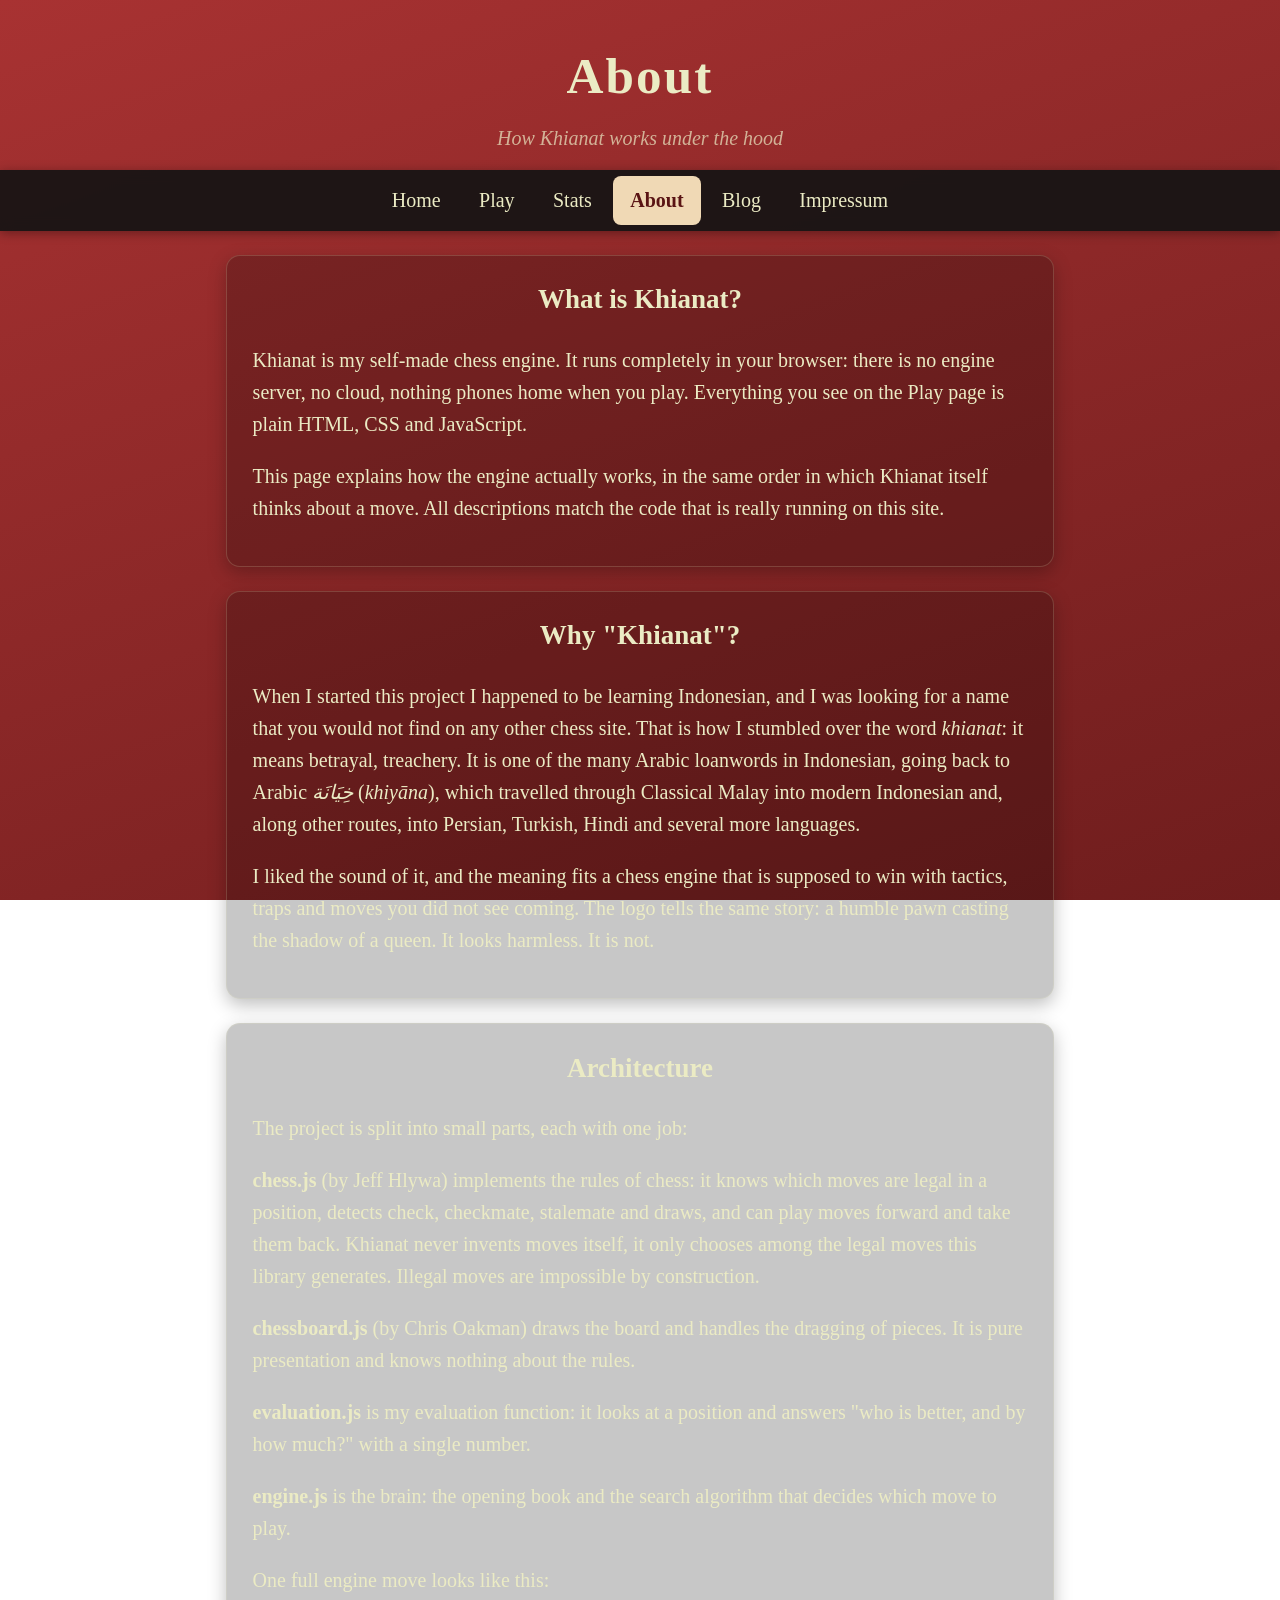
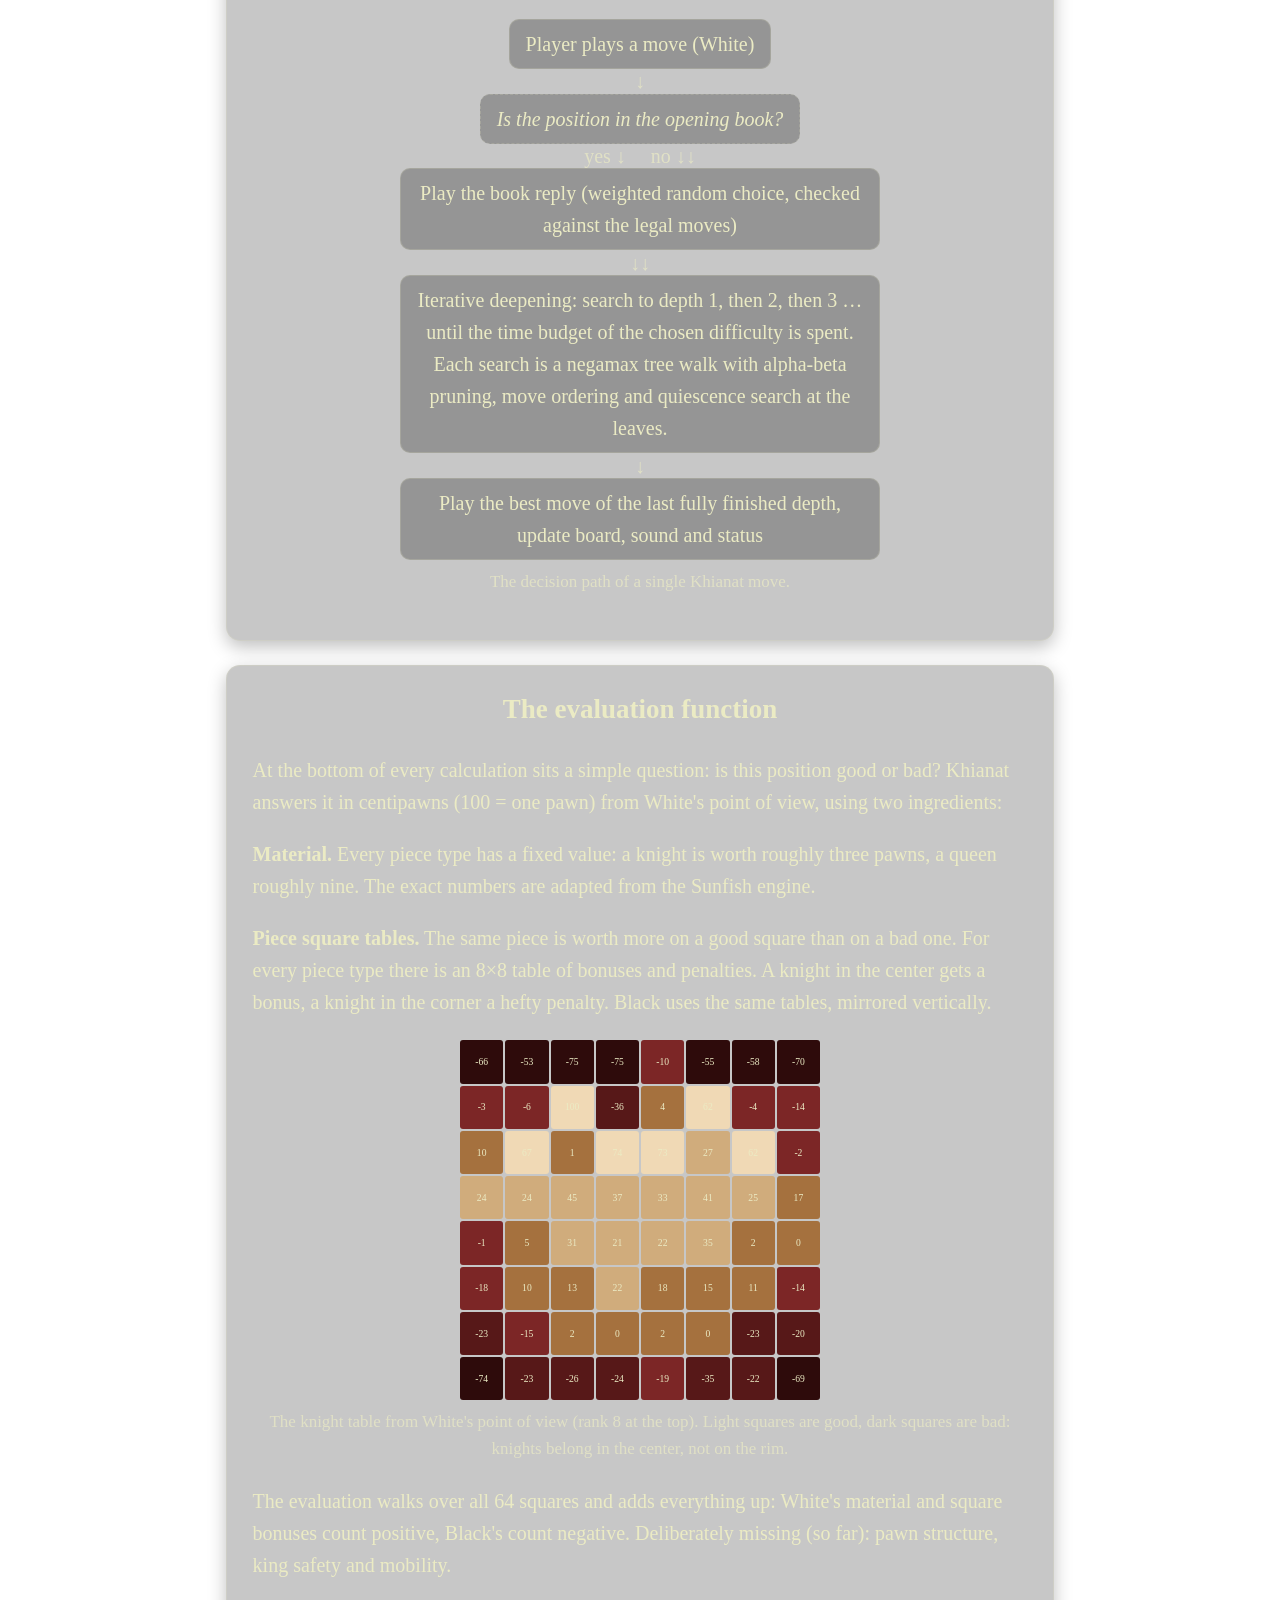
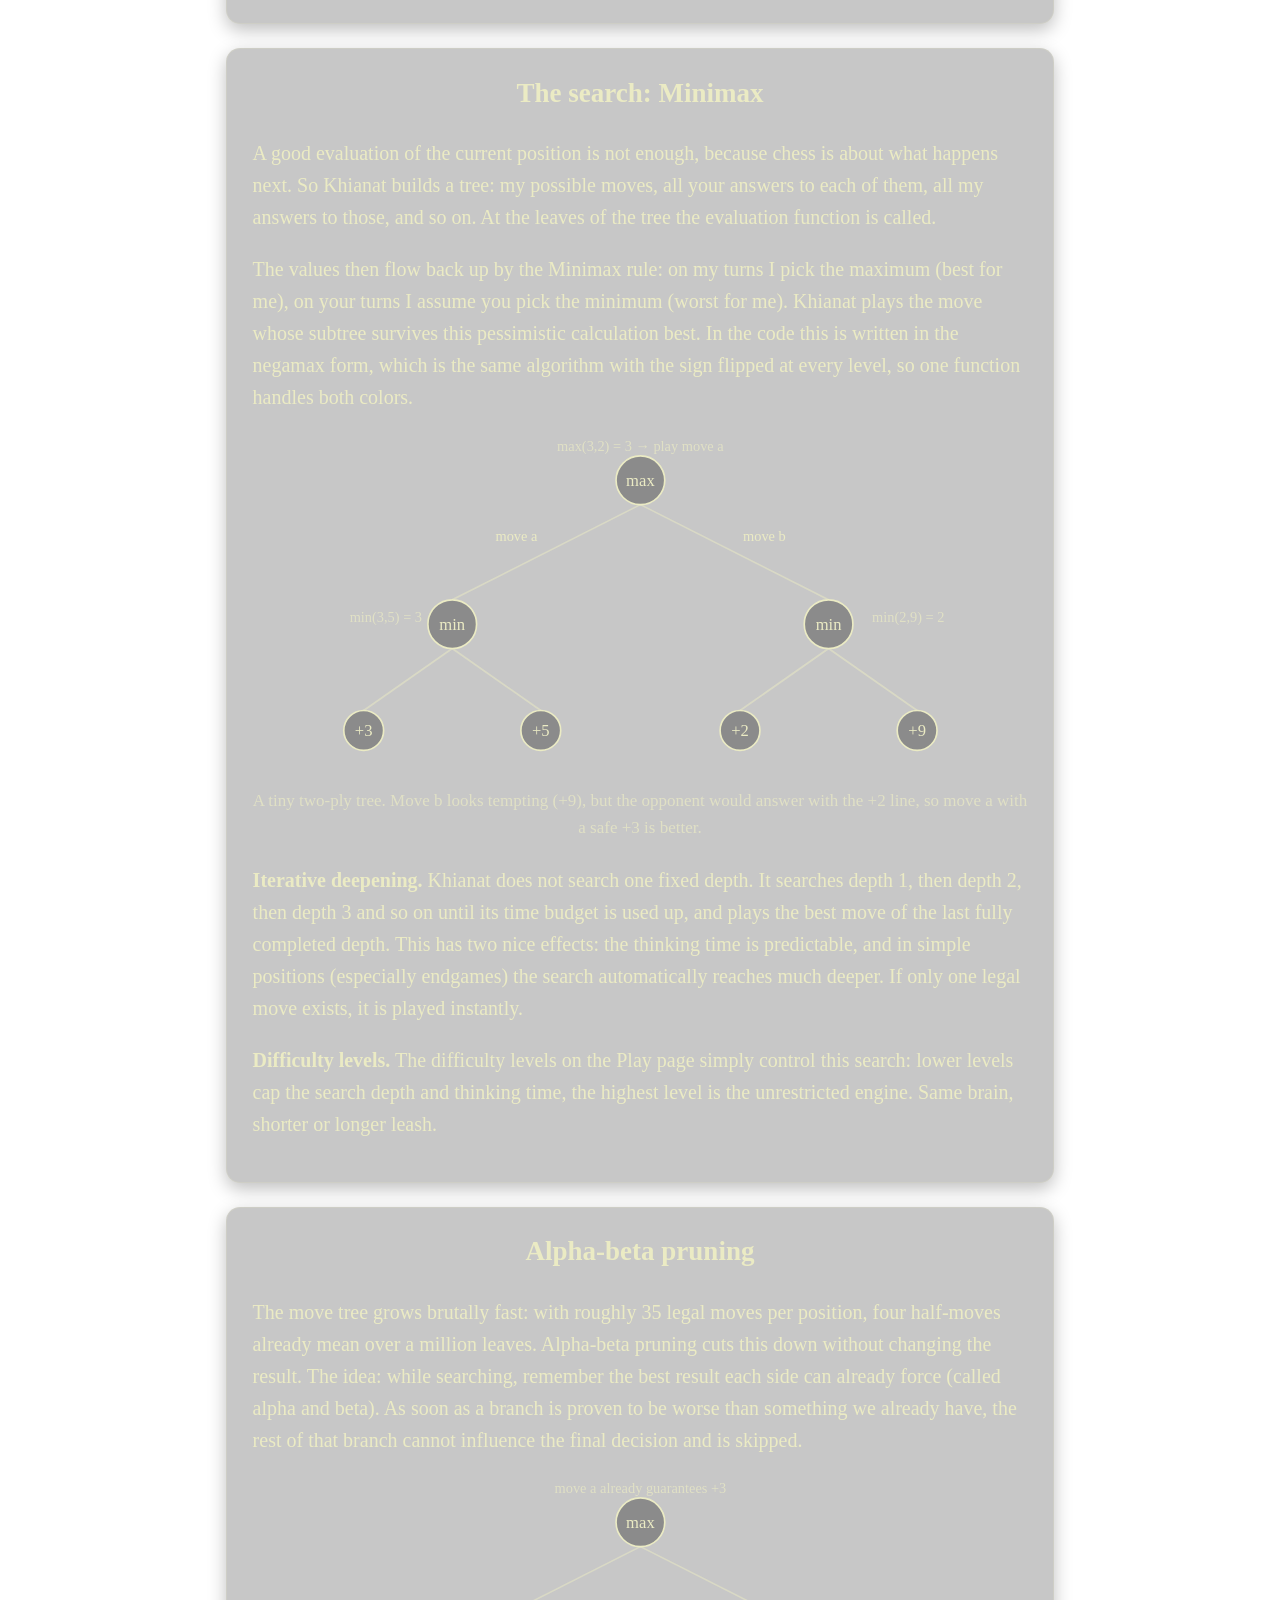
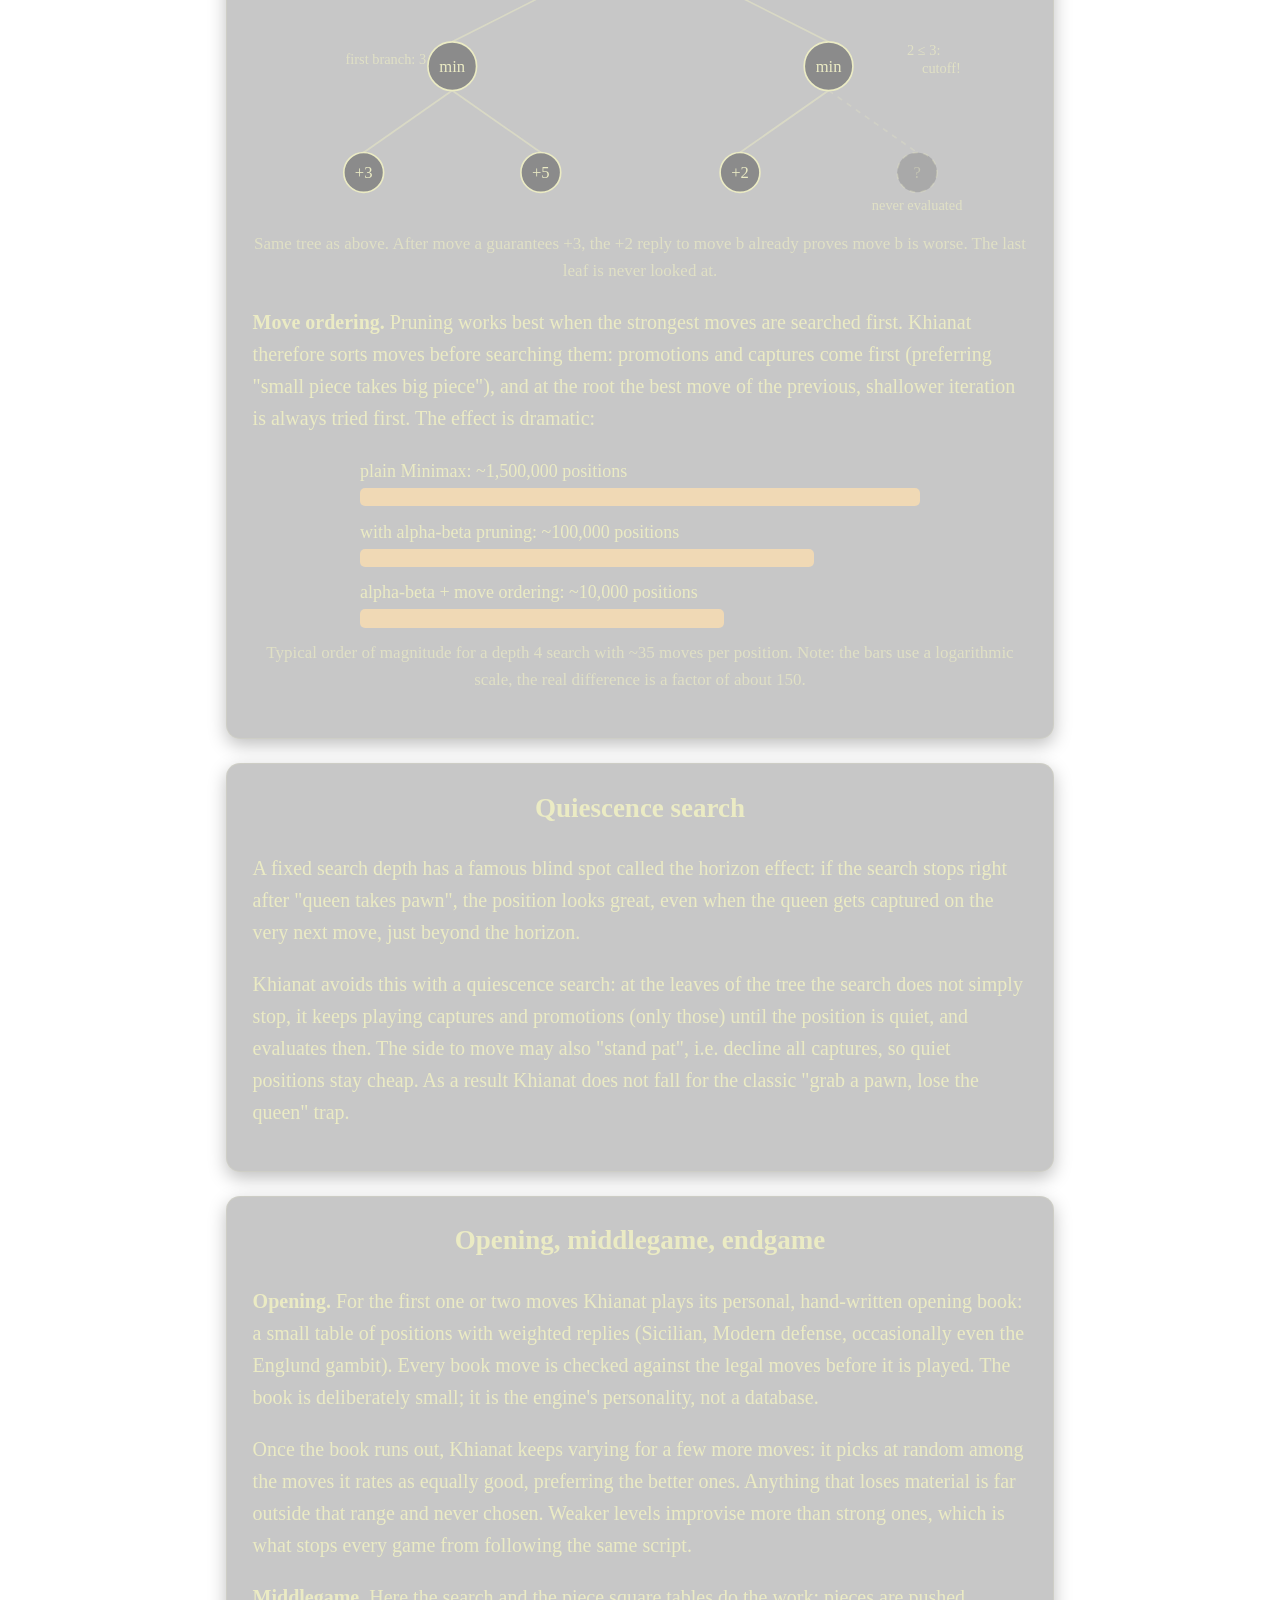
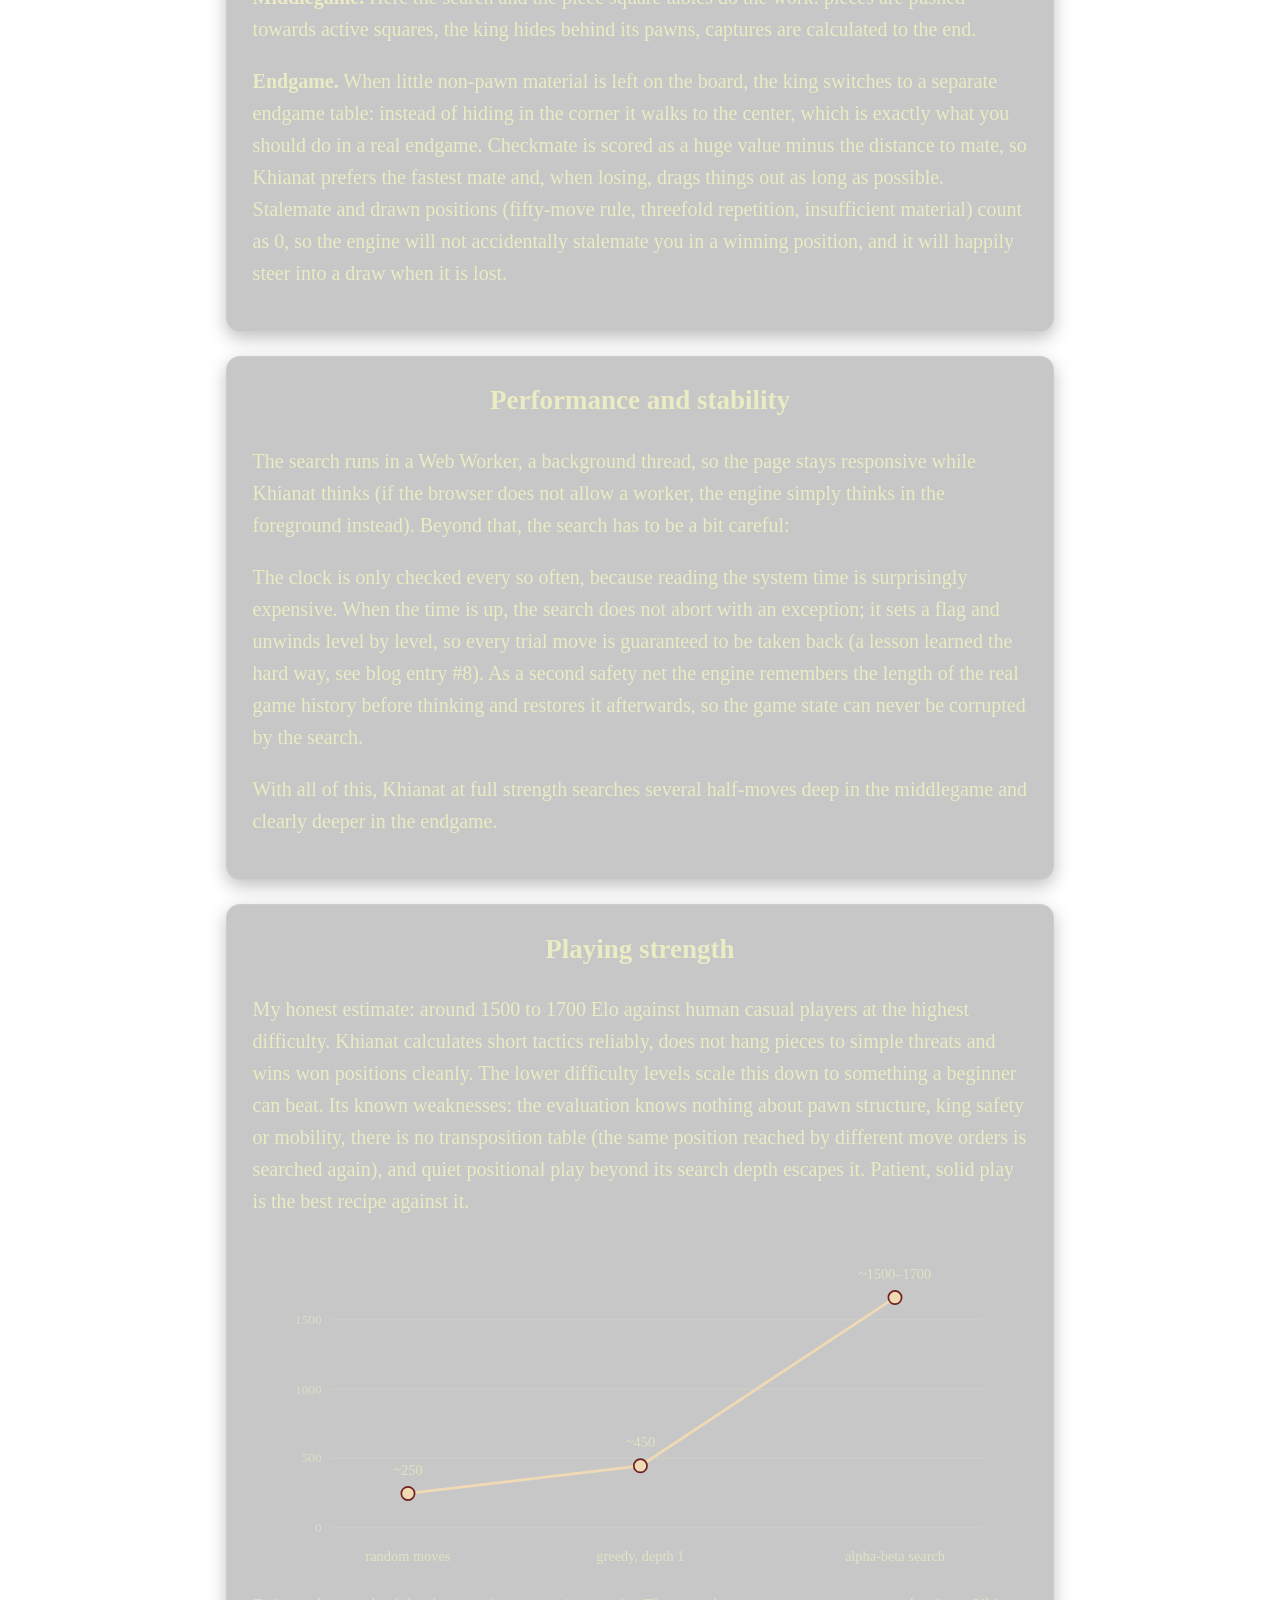
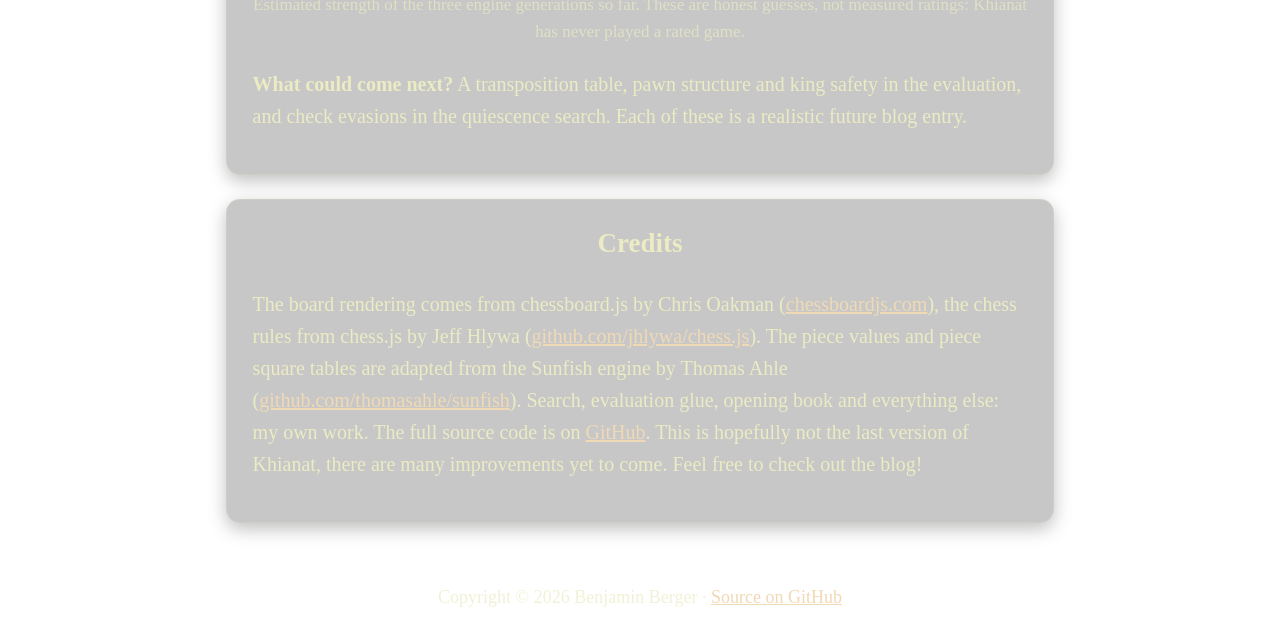
==== about.html @ 2050cd04 "Spam guard + sound toggle + broader opening" ====
<!DOCTYPE html>
<html lang="en">

  <head>
      <meta charset="UTF-8">
      <meta name="viewport" content="width=device-width, initial-scale=1">
      <title>How the Khianat Chess Engine Works &ndash; Minimax, Alpha-Beta Pruning &amp; Evaluation</title>
      <meta name="description" content="A plain-language tour of a self-made JavaScript chess engine: minimax search, alpha-beta pruning, quiescence search, piece square tables and a hand-written opening book, with diagrams.">
      <link rel="canonical" href="https://khianat.org/about.html">

      <!-- link previews (OpenGraph / Twitter) -->
      <meta property="og:type" content="website">
      <meta property="og:site_name" content="Khianat">
      <meta property="og:url" content="https://khianat.org/about.html">
      <meta property="og:title" content="How the Khianat Chess Engine Works">
      <meta property="og:description" content="Minimax, alpha-beta pruning, quiescence search and piece square tables, explained with diagrams.">
      <meta property="og:image" content="https://khianat.org/social-preview.png">
      <meta name="twitter:card" content="summary_large_image">

      <link rel="icon" type="image/x-icon" href="favicon.ico">
      <link rel="icon" type="image/svg+xml" href="favicon.svg">

      <!-- central stylesheet -->
      <link rel="stylesheet" href="style.css">
  </head>

  <body>

      <header class="site-header">
        <h1>About</h1>
        <p class="tagline">How Khianat works under the hood</p>
      </header>

      <nav class="site-nav">
        <a href="index.html">Home</a>
        <a href="index.html#Play">Play</a>
        <a href="stats.html">Stats</a>
        <a href="about.html" class="active">About</a>
        <a href="blog.html">Blog</a>
        <a href="impressum.html">Impressum</a>
      </nav>

      <main>

        <section class="card doc">
          <h2>What is Khianat?</h2>
          <p>Khianat is my self-made chess engine. It runs completely in your browser: there is no engine server, no cloud, nothing phones home when you play. Everything you see on the Play page is plain HTML, CSS and JavaScript.</p>
          <p>This page explains how the engine actually works, in the same order in which Khianat itself thinks about a move. All descriptions match the code that is really running on this site.</p>
        </section>

        <section class="card doc">
          <h2>Why "Khianat"?</h2>
          <p>When I started this project I happened to be learning Indonesian, and I was looking for a name that you would not find on any other chess site. That is how I stumbled over the word <em>khianat</em>: it means betrayal, treachery. It is one of the many Arabic loanwords in Indonesian, going back to Arabic <em>&#1582;&#1616;&#1610;&#1614;&#1575;&#1606;&#1614;&#1577;</em> (<em>khiy&#257;na</em>), which travelled through Classical Malay into modern Indonesian and, along other routes, into Persian, Turkish, Hindi and several more languages.</p>
          <p>I liked the sound of it, and the meaning fits a chess engine that is supposed to win with tactics, traps and moves you did not see coming. The logo tells the same story: a humble pawn casting the shadow of a queen. It looks harmless. It is not.</p>
        </section>

        <section class="card doc">
          <h2>Architecture</h2>
          <p>The project is split into small parts, each with one job:</p>
          <p><strong>chess.js</strong> (by Jeff Hlywa) implements the rules of chess: it knows which moves are legal in a position, detects check, checkmate, stalemate and draws, and can play moves forward and take them back. Khianat never invents moves itself, it only chooses among the legal moves this library generates. Illegal moves are impossible by construction.</p>
          <p><strong>chessboard.js</strong> (by Chris Oakman) draws the board and handles the dragging of pieces. It is pure presentation and knows nothing about the rules.</p>
          <p><strong>evaluation.js</strong> is my evaluation function: it looks at a position and answers "who is better, and by how much?" with a single number.</p>
          <p><strong>engine.js</strong> is the brain: the opening book and the search algorithm that decides which move to play.</p>
          <p>One full engine move looks like this:</p>
          <figure>
            <div class="flow">
              <div class="flow-step">Player plays a move (White)</div>
              <div class="flow-arrow">&darr;</div>
              <div class="flow-step decision">Is the position in the opening book?</div>
              <div class="flow-arrow">yes &darr; &nbsp;&nbsp;&nbsp; no &darr;&darr;</div>
              <div class="flow-step">Play the book reply (weighted random choice, checked against the legal moves)</div>
              <div class="flow-arrow">&darr;&darr;</div>
              <div class="flow-step">Iterative deepening: search to depth 1, then 2, then 3 &hellip; until the time budget of the chosen difficulty is spent. Each search is a negamax tree walk with alpha-beta pruning, move ordering and quiescence search at the leaves.</div>
              <div class="flow-arrow">&darr;</div>
              <div class="flow-step">Play the best move of the last fully finished depth, update board, sound and status</div>
            </div>
            <figcaption>The decision path of a single Khianat move.</figcaption>
          </figure>
        </section>

        <section class="card doc">
          <h2>The evaluation function</h2>
          <p>At the bottom of every calculation sits a simple question: is this position good or bad? Khianat answers it in centipawns (100 = one pawn) from White's point of view, using two ingredients:</p>
          <p><strong>Material.</strong> Every piece type has a fixed value: a knight is worth roughly three pawns, a queen roughly nine. The exact numbers are adapted from the Sunfish engine.</p>
          <p><strong>Piece square tables.</strong> The same piece is worth more on a good square than on a bad one. For every piece type there is an 8&times;8 table of bonuses and penalties. A knight in the center gets a bonus, a knight in the corner a hefty penalty. Black uses the same tables, mirrored vertically.</p>
          <figure>
            <div class="heatmap">
              <div class="h-n3">-66</div><div class="h-n3">-53</div><div class="h-n3">-75</div><div class="h-n3">-75</div><div class="h-n1">-10</div><div class="h-n3">-55</div><div class="h-n3">-58</div><div class="h-n3">-70</div>
              <div class="h-n1">-3</div><div class="h-n1">-6</div><div class="h-p3">100</div><div class="h-n2">-36</div><div class="h-p1">4</div><div class="h-p3">62</div><div class="h-n1">-4</div><div class="h-n1">-14</div>
              <div class="h-p1">10</div><div class="h-p3">67</div><div class="h-p1">1</div><div class="h-p3">74</div><div class="h-p3">73</div><div class="h-p2">27</div><div class="h-p3">62</div><div class="h-n1">-2</div>
              <div class="h-p2">24</div><div class="h-p2">24</div><div class="h-p2">45</div><div class="h-p2">37</div><div class="h-p2">33</div><div class="h-p2">41</div><div class="h-p2">25</div><div class="h-p1">17</div>
              <div class="h-n1">-1</div><div class="h-p1">5</div><div class="h-p2">31</div><div class="h-p2">21</div><div class="h-p2">22</div><div class="h-p2">35</div><div class="h-p1">2</div><div class="h-p1">0</div>
              <div class="h-n1">-18</div><div class="h-p1">10</div><div class="h-p1">13</div><div class="h-p2">22</div><div class="h-p1">18</div><div class="h-p1">15</div><div class="h-p1">11</div><div class="h-n1">-14</div>
              <div class="h-n2">-23</div><div class="h-n1">-15</div><div class="h-p1">2</div><div class="h-p1">0</div><div class="h-p1">2</div><div class="h-p1">0</div><div class="h-n2">-23</div><div class="h-n2">-20</div>
              <div class="h-n3">-74</div><div class="h-n2">-23</div><div class="h-n2">-26</div><div class="h-n2">-24</div><div class="h-n1">-19</div><div class="h-n2">-35</div><div class="h-n2">-22</div><div class="h-n3">-69</div>
            </div>
            <figcaption>The knight table from White's point of view (rank 8 at the top). Light squares are good, dark squares are bad: knights belong in the center, not on the rim.</figcaption>
          </figure>
          <p>The evaluation walks over all 64 squares and adds everything up: White's material and square bonuses count positive, Black's count negative. Deliberately missing (so far): pawn structure, king safety and mobility.</p>
        </section>

        <section class="card doc">
          <h2>The search: Minimax</h2>
          <p>A good evaluation of the current position is not enough, because chess is about what happens next. So Khianat builds a tree: my possible moves, all your answers to each of them, all my answers to those, and so on. At the leaves of the tree the evaluation function is called.</p>
          <p>The values then flow back up by the Minimax rule: on my turns I pick the maximum (best for me), on your turns I assume you pick the minimum (worst for me). Khianat plays the move whose subtree survives this pessimistic calculation best. In the code this is written in the negamax form, which is the same algorithm with the sign flipped at every level, so one function handles both colors.</p>
          <figure>
            <svg viewBox="0 0 700 310" xmlns="http://www.w3.org/2000/svg" role="img" aria-label="Minimax tree example">
              <g stroke="rgba(235,235,196,0.5)" stroke-width="1.5">
                <line x1="350" y1="62" x2="180" y2="148"/>
                <line x1="350" y1="62" x2="520" y2="148"/>
                <line x1="180" y1="192" x2="100" y2="248"/>
                <line x1="180" y1="192" x2="260" y2="248"/>
                <line x1="520" y1="192" x2="440" y2="248"/>
                <line x1="520" y1="192" x2="600" y2="248"/>
              </g>
              <g fill="rgba(0,0,0,0.3)" stroke="#ebebc4" stroke-width="1.5">
                <circle cx="350" cy="40" r="22"/>
                <circle cx="180" cy="170" r="22"/>
                <circle cx="520" cy="170" r="22"/>
                <circle cx="100" cy="266" r="18"/>
                <circle cx="260" cy="266" r="18"/>
                <circle cx="440" cy="266" r="18"/>
                <circle cx="600" cy="266" r="18"/>
              </g>
              <g fill="#ebebc4" font-size="15" text-anchor="middle" font-family="Georgia, serif">
                <text x="350" y="45">max</text>
                <text x="180" y="175">min</text>
                <text x="520" y="175">min</text>
                <text x="100" y="271">+3</text>
                <text x="260" y="271">+5</text>
                <text x="440" y="271">+2</text>
                <text x="600" y="271">+9</text>
                <text x="238" y="95" font-size="13">move a</text>
                <text x="462" y="95" font-size="13">move b</text>
              </g>
              <g fill="rgba(235,235,196,0.7)" font-size="13" text-anchor="middle" font-family="Georgia, serif">
                <text x="120" y="168">min(3,5) = 3</text>
                <text x="592" y="168">min(2,9) = 2</text>
                <text x="350" y="14">max(3,2) = 3 &#8594; play move a</text>
              </g>
            </svg>
            <figcaption>A tiny two-ply tree. Move b looks tempting (+9), but the opponent would answer with the +2 line, so move a with a safe +3 is better.</figcaption>
          </figure>
          <p><strong>Iterative deepening.</strong> Khianat does not search one fixed depth. It searches depth 1, then depth 2, then depth 3 and so on until its time budget is used up, and plays the best move of the last fully completed depth. This has two nice effects: the thinking time is predictable, and in simple positions (especially endgames) the search automatically reaches much deeper. If only one legal move exists, it is played instantly.</p>
          <p><strong>Difficulty levels.</strong> The difficulty levels on the Play page simply control this search: lower levels cap the search depth and thinking time, the highest level is the unrestricted engine. Same brain, shorter or longer leash.</p>
        </section>

        <section class="card doc">
          <h2>Alpha-beta pruning</h2>
          <p>The move tree grows brutally fast: with roughly 35 legal moves per position, four half-moves already mean over a million leaves. Alpha-beta pruning cuts this down without changing the result. The idea: while searching, remember the best result each side can already force (called alpha and beta). As soon as a branch is proven to be worse than something we already have, the rest of that branch cannot influence the final decision and is skipped.</p>
          <figure>
            <svg viewBox="0 0 700 310" xmlns="http://www.w3.org/2000/svg" role="img" aria-label="Alpha-beta pruning example">
              <g stroke="rgba(235,235,196,0.5)" stroke-width="1.5">
                <line x1="350" y1="62" x2="180" y2="148"/>
                <line x1="350" y1="62" x2="520" y2="148"/>
                <line x1="180" y1="192" x2="100" y2="248"/>
                <line x1="180" y1="192" x2="260" y2="248"/>
                <line x1="520" y1="192" x2="440" y2="248"/>
              </g>
              <line x1="520" y1="192" x2="600" y2="248" stroke="rgba(235,235,196,0.25)" stroke-width="1.5" stroke-dasharray="5,5"/>
              <g fill="rgba(0,0,0,0.3)" stroke="#ebebc4" stroke-width="1.5">
                <circle cx="350" cy="40" r="22"/>
                <circle cx="180" cy="170" r="22"/>
                <circle cx="520" cy="170" r="22"/>
                <circle cx="100" cy="266" r="18"/>
                <circle cx="260" cy="266" r="18"/>
                <circle cx="440" cy="266" r="18"/>
              </g>
              <circle cx="600" cy="266" r="18" fill="rgba(0,0,0,0.15)" stroke="rgba(235,235,196,0.3)" stroke-width="1.5" stroke-dasharray="5,5"/>
              <g fill="#ebebc4" font-size="15" text-anchor="middle" font-family="Georgia, serif">
                <text x="350" y="45">max</text>
                <text x="180" y="175">min</text>
                <text x="520" y="175">min</text>
                <text x="100" y="271">+3</text>
                <text x="260" y="271">+5</text>
                <text x="440" y="271">+2</text>
              </g>
              <text x="600" y="271" fill="rgba(235,235,196,0.4)" font-size="15" text-anchor="middle" font-family="Georgia, serif">?</text>
              <g fill="rgba(235,235,196,0.7)" font-size="13" text-anchor="middle" font-family="Georgia, serif">
                <text x="120" y="168">first branch: 3</text>
                <text x="606" y="160">2 &#8804; 3:</text>
                <text x="622" y="176">cutoff!</text>
                <text x="600" y="300">never evaluated</text>
                <text x="350" y="14">move a already guarantees +3</text>
              </g>
            </svg>
            <figcaption>Same tree as above. After move a guarantees +3, the +2 reply to move b already proves move b is worse. The last leaf is never looked at.</figcaption>
          </figure>
          <p><strong>Move ordering.</strong> Pruning works best when the strongest moves are searched first. Khianat therefore sorts moves before searching them: promotions and captures come first (preferring "small piece takes big piece"), and at the root the best move of the previous, shallower iteration is always tried first. The effect is dramatic:</p>
          <figure>
            <div class="bars">
              <div class="bar-row">
                <div class="bar-label">plain Minimax: ~1,500,000 positions</div>
                <div class="bar" style="width: 100%"></div>
              </div>
              <div class="bar-row">
                <div class="bar-label">with alpha-beta pruning: ~100,000 positions</div>
                <div class="bar" style="width: 81%"></div>
              </div>
              <div class="bar-row">
                <div class="bar-label">alpha-beta + move ordering: ~10,000 positions</div>
                <div class="bar" style="width: 65%"></div>
              </div>
            </div>
            <figcaption>Typical order of magnitude for a depth 4 search with ~35 moves per position. Note: the bars use a logarithmic scale, the real difference is a factor of about 150.</figcaption>
          </figure>
        </section>

        <section class="card doc">
          <h2>Quiescence search</h2>
          <p>A fixed search depth has a famous blind spot called the horizon effect: if the search stops right after "queen takes pawn", the position looks great, even when the queen gets captured on the very next move, just beyond the horizon.</p>
          <p>Khianat avoids this with a quiescence search: at the leaves of the tree the search does not simply stop, it keeps playing captures and promotions (only those) until the position is quiet, and evaluates then. The side to move may also "stand pat", i.e. decline all captures, so quiet positions stay cheap. As a result Khianat does not fall for the classic "grab a pawn, lose the queen" trap.</p>
        </section>

        <section class="card doc">
          <h2>Opening, middlegame, endgame</h2>
          <p><strong>Opening.</strong> For the first one or two moves Khianat plays its personal, hand-written opening book: a small table of positions with weighted replies (Sicilian, Modern defense, occasionally even the Englund gambit). Every book move is checked against the legal moves before it is played. The book is deliberately small; it is the engine's personality, not a database.</p>
          <p>Once the book runs out, Khianat keeps varying for a few more moves: it picks at random among the moves it rates as equally good, preferring the better ones. Anything that loses material is far outside that range and never chosen. Weaker levels improvise more than strong ones, which is what stops every game from following the same script.</p>
          <p><strong>Middlegame.</strong> Here the search and the piece square tables do the work: pieces are pushed towards active squares, the king hides behind its pawns, captures are calculated to the end.</p>
          <p><strong>Endgame.</strong> When little non-pawn material is left on the board, the king switches to a separate endgame table: instead of hiding in the corner it walks to the center, which is exactly what you should do in a real endgame. Checkmate is scored as a huge value minus the distance to mate, so Khianat prefers the fastest mate and, when losing, drags things out as long as possible. Stalemate and drawn positions (fifty-move rule, threefold repetition, insufficient material) count as 0, so the engine will not accidentally stalemate you in a winning position, and it will happily steer into a draw when it is lost.</p>
        </section>

        <section class="card doc">
          <h2>Performance and stability</h2>
          <p>The search runs in a Web Worker, a background thread, so the page stays responsive while Khianat thinks (if the browser does not allow a worker, the engine simply thinks in the foreground instead). Beyond that, the search has to be a bit careful:</p>
          <p>The clock is only checked every so often, because reading the system time is surprisingly expensive. When the time is up, the search does not abort with an exception; it sets a flag and unwinds level by level, so every trial move is guaranteed to be taken back (a lesson learned the hard way, see blog entry #8). As a second safety net the engine remembers the length of the real game history before thinking and restores it afterwards, so the game state can never be corrupted by the search.</p>
          <p>With all of this, Khianat at full strength searches several half-moves deep in the middlegame and clearly deeper in the endgame.</p>
        </section>

        <section class="card doc">
          <h2>Playing strength</h2>
          <p>My honest estimate: around 1500 to 1700 Elo against human casual players at the highest difficulty. Khianat calculates short tactics reliably, does not hang pieces to simple threats and wins won positions cleanly. The lower difficulty levels scale this down to something a beginner can beat. Its known weaknesses: the evaluation knows nothing about pawn structure, king safety or mobility, there is no transposition table (the same position reached by different move orders is searched again), and quiet positional play beyond its search depth escapes it. Patient, solid play is the best recipe against it.</p>
          <figure>
            <svg viewBox="0 0 700 310" xmlns="http://www.w3.org/2000/svg" role="img" aria-label="Elo history of Khianat">
              <g stroke="rgba(235,235,196,0.2)" stroke-width="1">
                <line x1="70" y1="260" x2="660" y2="260"/>
                <line x1="70" y1="197" x2="660" y2="197"/>
                <line x1="70" y1="135" x2="660" y2="135"/>
                <line x1="70" y1="72" x2="660" y2="72"/>
              </g>
              <g fill="rgba(235,235,196,0.6)" font-size="12" text-anchor="end" font-family="Georgia, serif">
                <text x="62" y="264">0</text>
                <text x="62" y="201">500</text>
                <text x="62" y="139">1000</text>
                <text x="62" y="76">1500</text>
              </g>
              <polyline points="140,229 350,204 580,52" fill="none" stroke="#f0d9b5" stroke-width="2.5"/>
              <g fill="#f0d9b5" stroke="#6f1d1d" stroke-width="1.5">
                <circle cx="140" cy="229" r="6"/>
                <circle cx="350" cy="204" r="6"/>
                <circle cx="580" cy="52" r="6"/>
              </g>
              <g fill="rgba(235,235,196,0.75)" font-size="13" text-anchor="middle" font-family="Georgia, serif">
                <text x="140" y="290">random moves</text>
                <text x="350" y="290">greedy, depth 1</text>
                <text x="580" y="290">alpha-beta search</text>
                <text x="140" y="212">~250</text>
                <text x="350" y="187">~450</text>
                <text x="580" y="35">~1500&#8211;1700</text>
              </g>
            </svg>
            <figcaption>Estimated strength of the three engine generations so far. These are honest guesses, not measured ratings: Khianat has never played a rated game.</figcaption>
          </figure>
          <p><strong>What could come next?</strong> A transposition table, pawn structure and king safety in the evaluation, and check evasions in the quiescence search. Each of these is a realistic future blog entry.</p>
        </section>

        <section class="card doc">
          <h2>Credits</h2>
          <p>The board rendering comes from chessboard.js by Chris Oakman (<a href="https://chessboardjs.com/index.html">chessboardjs.com</a>), the chess rules from chess.js by Jeff Hlywa (<a href="https://github.com/jhlywa/chess.js">github.com/jhlywa/chess.js</a>). The piece values and piece square tables are adapted from the Sunfish engine by Thomas Ahle (<a href="https://github.com/thomasahle/sunfish">github.com/thomasahle/sunfish</a>). Search, evaluation glue, opening book and everything else: my own work. The full source code is on <a href="https://github.com/ElectroweakCat/Khianat">GitHub</a>. This is hopefully not the last version of Khianat, there are many improvements yet to come. Feel free to check out the blog!</p>
        </section>

      </main>

      <footer>
        Copyright &copy; 2026 Benjamin Berger &middot; <a href="https://github.com/ElectroweakCat/Khianat">Source on GitHub</a>
      </footer>

  </body>

  </html>
---- style.css ----
/* =========================================================
   Khianat – central stylesheet
   Modernized red/cream design, responsive & mobile friendly
   ========================================================= */

/* Self-hosted EB Garamond (SIL Open Font License), so the typography looks
   the same everywhere. Garamond is not installed on Android and most Linux
   systems, which used to fall back to a completely different serif.
   Nothing is loaded from Google, the files live in fonts/ on this server. */

@font-face {
  font-family: "EB Garamond";
  src: url("fonts/eb-garamond-regular.woff2") format("woff2");
  font-weight: 400;
  font-style: normal;
  font-display: swap;
}

@font-face {
  font-family: "EB Garamond";
  src: url("fonts/eb-garamond-italic.woff2") format("woff2");
  font-weight: 400;
  font-style: italic;
  font-display: swap;
}

@font-face {
  font-family: "EB Garamond";
  src: url("fonts/eb-garamond-semibold.woff2") format("woff2");
  font-weight: 600;
  font-style: normal;
  font-display: swap;
}

:root {
  --bg-1: #a83232;          /* classic Khianat red */
  --bg-2: #6f1d1d;          /* darker red for gradient */
  --cream: #ebebc4;         /* classic cream text */
  --cream-muted: rgba(235, 235, 196, 0.7);
  --card-bg: rgba(0, 0, 0, 0.22);
  --card-border: rgba(235, 235, 196, 0.18);
  --nav-bg: rgba(20, 20, 20, 0.92);
  --accent: #f0d9b5;        /* light board square color */
  --radius: 14px;
}

* {
  box-sizing: border-box;
}

html {
  scroll-behavior: smooth;
}

body {
  margin: 0;
  min-height: 100vh;
  background: linear-gradient(160deg, var(--bg-1) 0%, var(--bg-2) 100%) fixed;
  color: var(--cream);
  font-family: "EB Garamond", Garamond, "Palatino Linotype", Palatino, Georgia, "Times New Roman", serif;
  font-size: clamp(1.05rem, 1rem + 0.4vw, 1.25rem);
  line-height: 1.6;
  text-align: center;
}

/* ---------- Header ---------- */

.site-header {
  padding: 2.2rem 1rem 1rem;
}

.site-header h1 {
  margin: 0;
  font-size: clamp(2rem, 1.5rem + 2.5vw, 3.2rem);
  letter-spacing: 0.04em;
}

.site-header .tagline {
  margin: 0.3rem 0 0;
  color: var(--cream-muted);
  font-style: italic;
}

.site-logo {
  width: 92px;
  height: 92px;
  margin-bottom: 0.3rem;
}

/* ---------- Navigation ---------- */

.site-nav {
  position: sticky;
  top: 0;
  z-index: 10;
  display: flex;
  flex-wrap: wrap;
  justify-content: center;
  gap: 0.2rem;
  padding: 0.35rem 0.5rem;
  background: var(--nav-bg);
  backdrop-filter: blur(6px);
  box-shadow: 0 2px 10px rgba(0, 0, 0, 0.35);
}

.site-nav a {
  color: var(--cream);
  text-decoration: none;
  padding: 0.55rem 1.1rem;
  border-radius: 8px;
  transition: background 0.15s ease, color 0.15s ease;
}

.site-nav a:hover {
  background: rgba(235, 235, 196, 0.15);
}

.site-nav a.active {
  background: var(--accent);
  color: #5a1414;
  font-weight: 600;
}

/* ---------- Layout ---------- */

main {
  width: 100%;
  max-width: 860px;
  margin: 0 auto;
  padding: 1.5rem 1rem 0;
}

.card {
  background: var(--card-bg);
  border: 1px solid var(--card-border);
  border-radius: var(--radius);
  box-shadow: 0 6px 18px rgba(0, 0, 0, 0.25);
  padding: 1.4rem 1.6rem;
  margin: 0 0 1.5rem;
  text-align: center;
}

.card h2 {
  margin-top: 0;
  font-size: 1.35em;
}

.card .date {
  color: var(--cream-muted);
  font-size: 0.85em;
  font-weight: normal;
}

hr {
  border: none;
  border-top: 1px solid var(--card-border);
  margin: 1rem auto;
  width: 60%;
}

a {
  color: var(--accent);
}

/* ---------- Forms & survey ---------- */

fieldset {
  border: 1px solid var(--card-border);
  border-radius: var(--radius);
  padding: 1rem 1.2rem;
  margin: 0 0 1rem;
}

legend {
  padding: 0 0.6rem;
  font-weight: 600;
}

.survey-options {
  display: inline-block;
  text-align: left;
}

.survey-options label {
  cursor: pointer;
}

input[type="radio"] {
  accent-color: var(--accent);
  margin-right: 0.4rem;
  transform: scale(1.15);
}

input[type="submit"],
button {
  font-family: inherit;
  font-size: 1em;
  color: #5a1414;
  background: var(--accent);
  border: none;
  border-radius: 8px;
  padding: 0.5rem 1.6rem;
  cursor: pointer;
  transition: filter 0.15s ease, transform 0.05s ease;
}

input[type="submit"]:hover,
button:hover {
  filter: brightness(1.07);
}

input[type="submit"]:active,
button:active {
  transform: scale(0.97);
}

input[type="submit"]:disabled {
  opacity: 0.5;
  cursor: default;
}

#surveyResult {
  margin-top: 0.8rem;
}

/* ---------- Chessboard ---------- */

#myBoard {
  width: min(100%, 520px);
  margin: 0 auto 1rem;
}

.status-line {
  margin-top: 0.6rem;
  font-weight: 600;
}

/* chessboard.js required classes */
.clearfix-7da63 {
  clear: both;
}

.board-b72b1 {
  border: 4px solid #404040;
  border-radius: 4px;
  box-sizing: content-box;
}

.square-55d63 {
  float: left;
  position: relative;
  -webkit-touch-callout: none;
  -webkit-user-select: none;
  -khtml-user-select: none;
  -moz-user-select: none;
  -ms-user-select: none;
  user-select: none;
}

.white-1e1d7 {
  background-color: #f0d9b5;
  color: #da8a48;
}

.black-3c85d {
  background-color: #da8a48;
  color: #f0d9b5;
}

.highlight1-32417,
.highlight2-9c5d2 {
  box-shadow: inset 0 0 3px 3px rgb(170, 48, 48);
}

/* from and to square of the move that was just played */
.highlight-last {
  box-shadow: inset 0 0 3px 3px rgb(170, 48, 48);
}

/* square selected via click-to-move */
.highlight-selected {
  box-shadow: inset 0 0 0 3px #404040;
}

#gameBtn {
  margin-top: 0.9rem;
}

.difficulty-row {
  display: flex;
  flex-wrap: wrap;
  align-items: center;
  justify-content: center;
  gap: 0.5rem;
  margin-bottom: 1rem;
}

#soundBtn {
  padding: 0.35rem 0.9rem;
  font-size: 0.9em;
}

select {
  font-family: inherit;
  font-size: 1em;
  color: #5a1414;
  background: var(--accent);
  border: none;
  border-radius: 8px;
  padding: 0.35rem 0.7rem;
  cursor: pointer;
}

.notation-322f9 {
  cursor: default;
  font-family: "Helvetica Neue", Helvetica, Arial, sans-serif;
  font-size: 13px;
  position: absolute;
}

.alpha-d2270 {
  bottom: 1px;
  right: 3px;
}

.numeric-fc462 {
  top: 2px;
  left: 2px;
}

/* ---------- Game statistics ---------- */

.game-stats {
  display: grid;
  grid-template-columns: 1fr 1fr;
  gap: 1.1rem;
  margin-top: 1.3rem;
  text-align: left;
}

.stats-title {
  font-size: 0.9em;
  color: var(--cream-muted);
  margin-bottom: 0.3rem;
}

.result-bar {
  display: flex;
  height: 1.05rem;
  border-radius: 6px;
  overflow: hidden;
  background: rgba(0, 0, 0, 0.3);
}

.result-bar .seg-w { background: var(--accent); }
.result-bar .seg-d { background: #a5713e; }
.result-bar .seg-l { background: #3a0d0d; }

.result-legend {
  font-size: 0.85em;
  color: var(--cream-muted);
  margin-top: 0.3rem;
}

.stats-hint {
  margin-bottom: 0;
  font-size: 0.9em;
}

.stat-row {
  text-align: left;
  margin-bottom: 1.1rem;
}

.big-stats {
  display: flex;
  justify-content: space-around;
  flex-wrap: wrap;
  gap: 1rem;
}

.big-stat .stat-number {
  font-size: 2rem;
  font-weight: 600;
}

.big-stat .stat-label {
  color: var(--cream-muted);
  font-size: 0.85em;
}

.fact-list {
  text-align: left;
}

.fact-list p {
  margin: 0.45rem 0;
}

/* games-per-day column chart */
.day-cols {
  display: flex;
  align-items: flex-end;
  gap: 3px;
  height: 80px;
}

.day-cols .day-col {
  flex: 1;
  background: var(--accent);
  border-radius: 2px 2px 0 0;
}

@media (max-width: 600px) {
  .game-stats {
    grid-template-columns: 1fr;
  }
}

/* ---------- Impressum / long text ---------- */

.legal {
  text-align: left;
}

.legal h2 {
  text-align: center;
}

/* ---------- About page: technical documentation ---------- */

.doc {
  text-align: left;
}

.doc h2 {
  text-align: center;
}

.doc figure {
  margin: 1.4rem 0;
}

.doc figcaption {
  color: var(--cream-muted);
  font-size: 0.85em;
  text-align: center;
  margin-top: 0.5rem;
}

.doc svg {
  display: block;
  width: 100%;
  height: auto;
}

/* flow diagram of one engine move */
.flow {
  display: flex;
  flex-direction: column;
  align-items: center;
  gap: 0.15rem;
}

.flow-step {
  background: rgba(0, 0, 0, 0.25);
  border: 1px solid var(--card-border);
  border-radius: 10px;
  padding: 0.5rem 1rem;
  text-align: center;
  max-width: 480px;
}

.flow-step.decision {
  border-style: dashed;
  font-style: italic;
}

.flow-arrow {
  color: var(--cream-muted);
  line-height: 1;
}

/* horizontal bar chart (node counts) */
.bars {
  max-width: 560px;
  margin: 0 auto;
}

.bar-row {
  margin-bottom: 0.7rem;
}

.bar-row .bar-label {
  font-size: 0.9em;
  margin-bottom: 0.15rem;
}

.bar-row .bar {
  height: 1.15rem;
  background: var(--accent);
  border-radius: 5px;
  min-width: 2px;
}

/* piece square table heatmap */
.heatmap {
  display: grid;
  grid-template-columns: repeat(8, 1fr);
  gap: 2px;
  max-width: 360px;
  margin: 0 auto;
}

.heatmap div {
  aspect-ratio: 1;
  display: flex;
  align-items: center;
  justify-content: center;
  font-size: 0.6rem;
  border-radius: 3px;
  color: var(--cream);
}

.h-n3 { background: #2e0b0b; }
.h-n2 { background: #571818; }
.h-n1 { background: #7c2626; }
.h-p1 { background: #a5713e; }
.h-p2 { background: #d0ac7c; color: #3a2410; }
.h-p3 { background: #f0d9b5; color: #3a2410; }

/* ---------- Footer ---------- */

footer {
  margin: 2.5rem 0 0;
  padding: 1.2rem 1rem 1.6rem;
  color: var(--cream-muted);
  font-size: 0.9em;
}

/* ---------- Mobile ---------- */

@media (max-width: 600px) {
  .card {
    padding: 1rem 0.9rem;
  }

  .site-nav a {
    padding: 0.5rem 0.7rem;
  }

  main {
    padding: 1rem 0.6rem 0;
  }

  hr {
    width: 85%;
  }
}
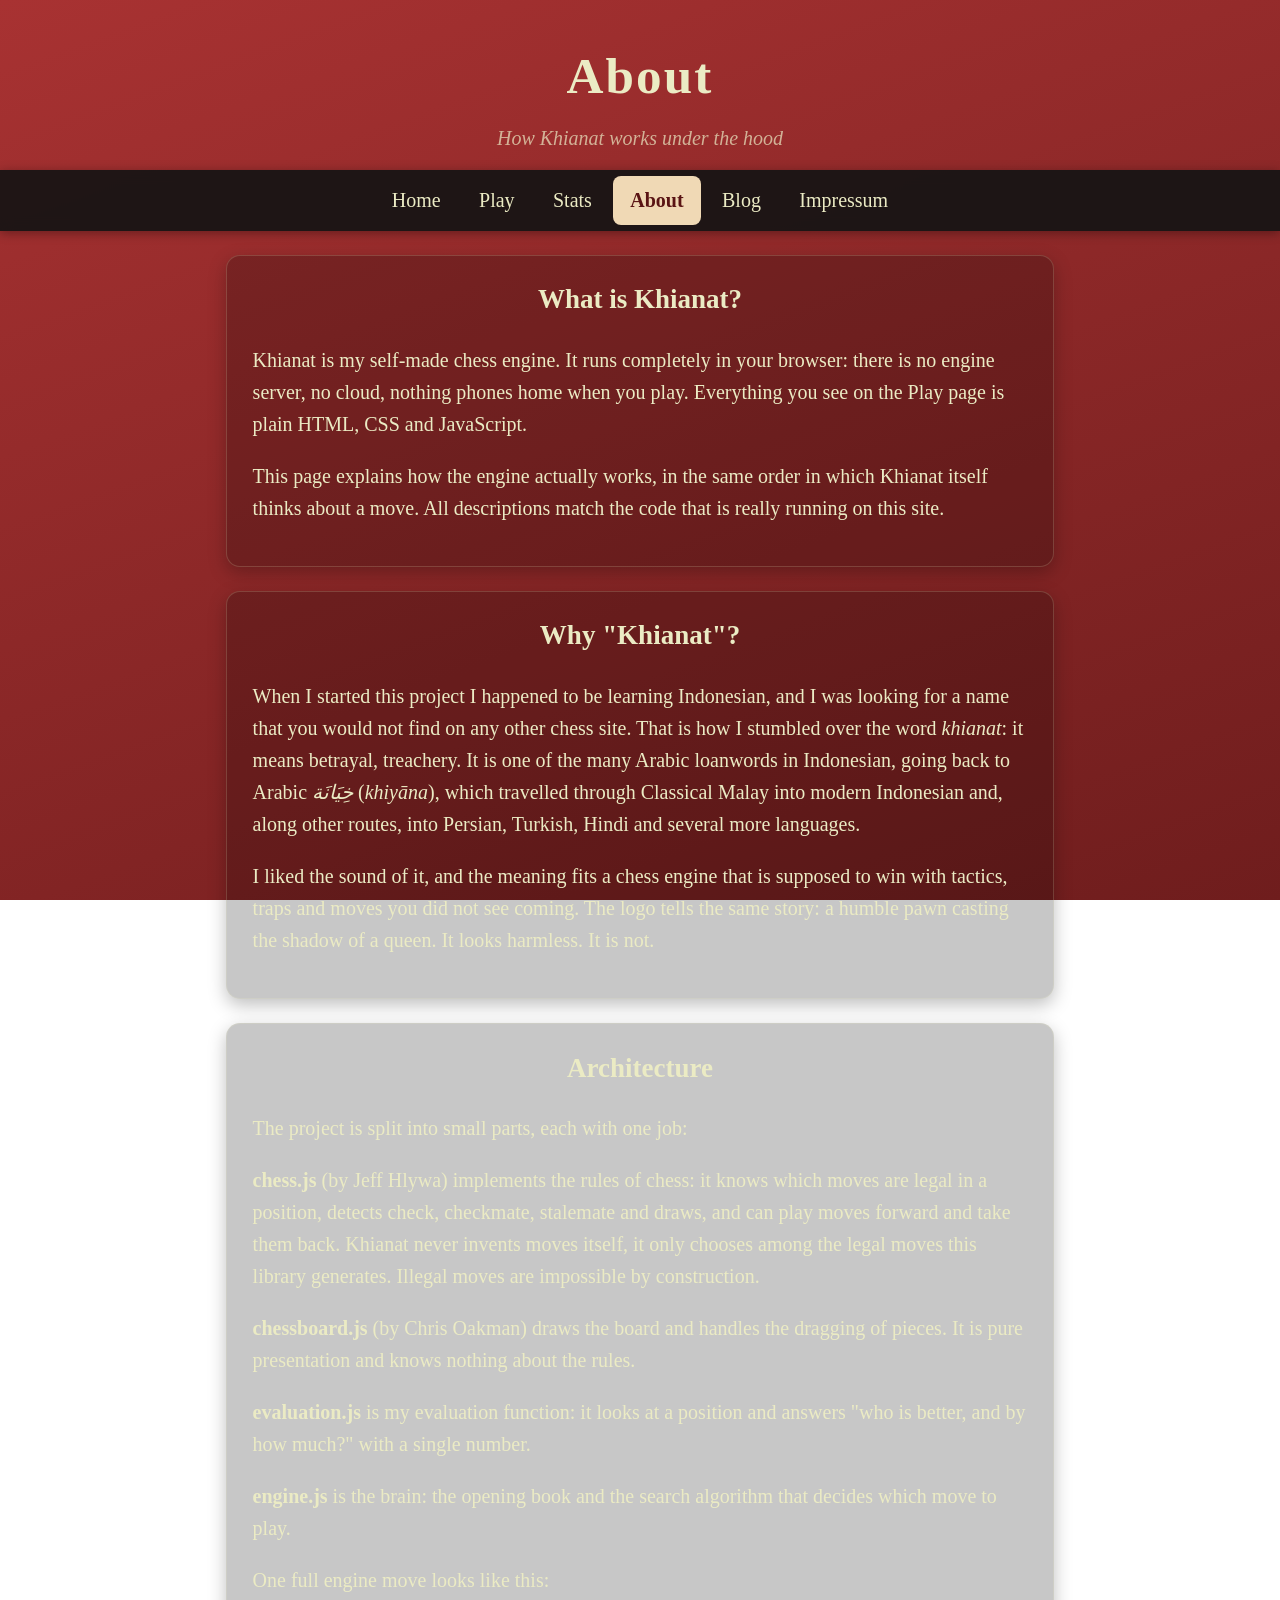
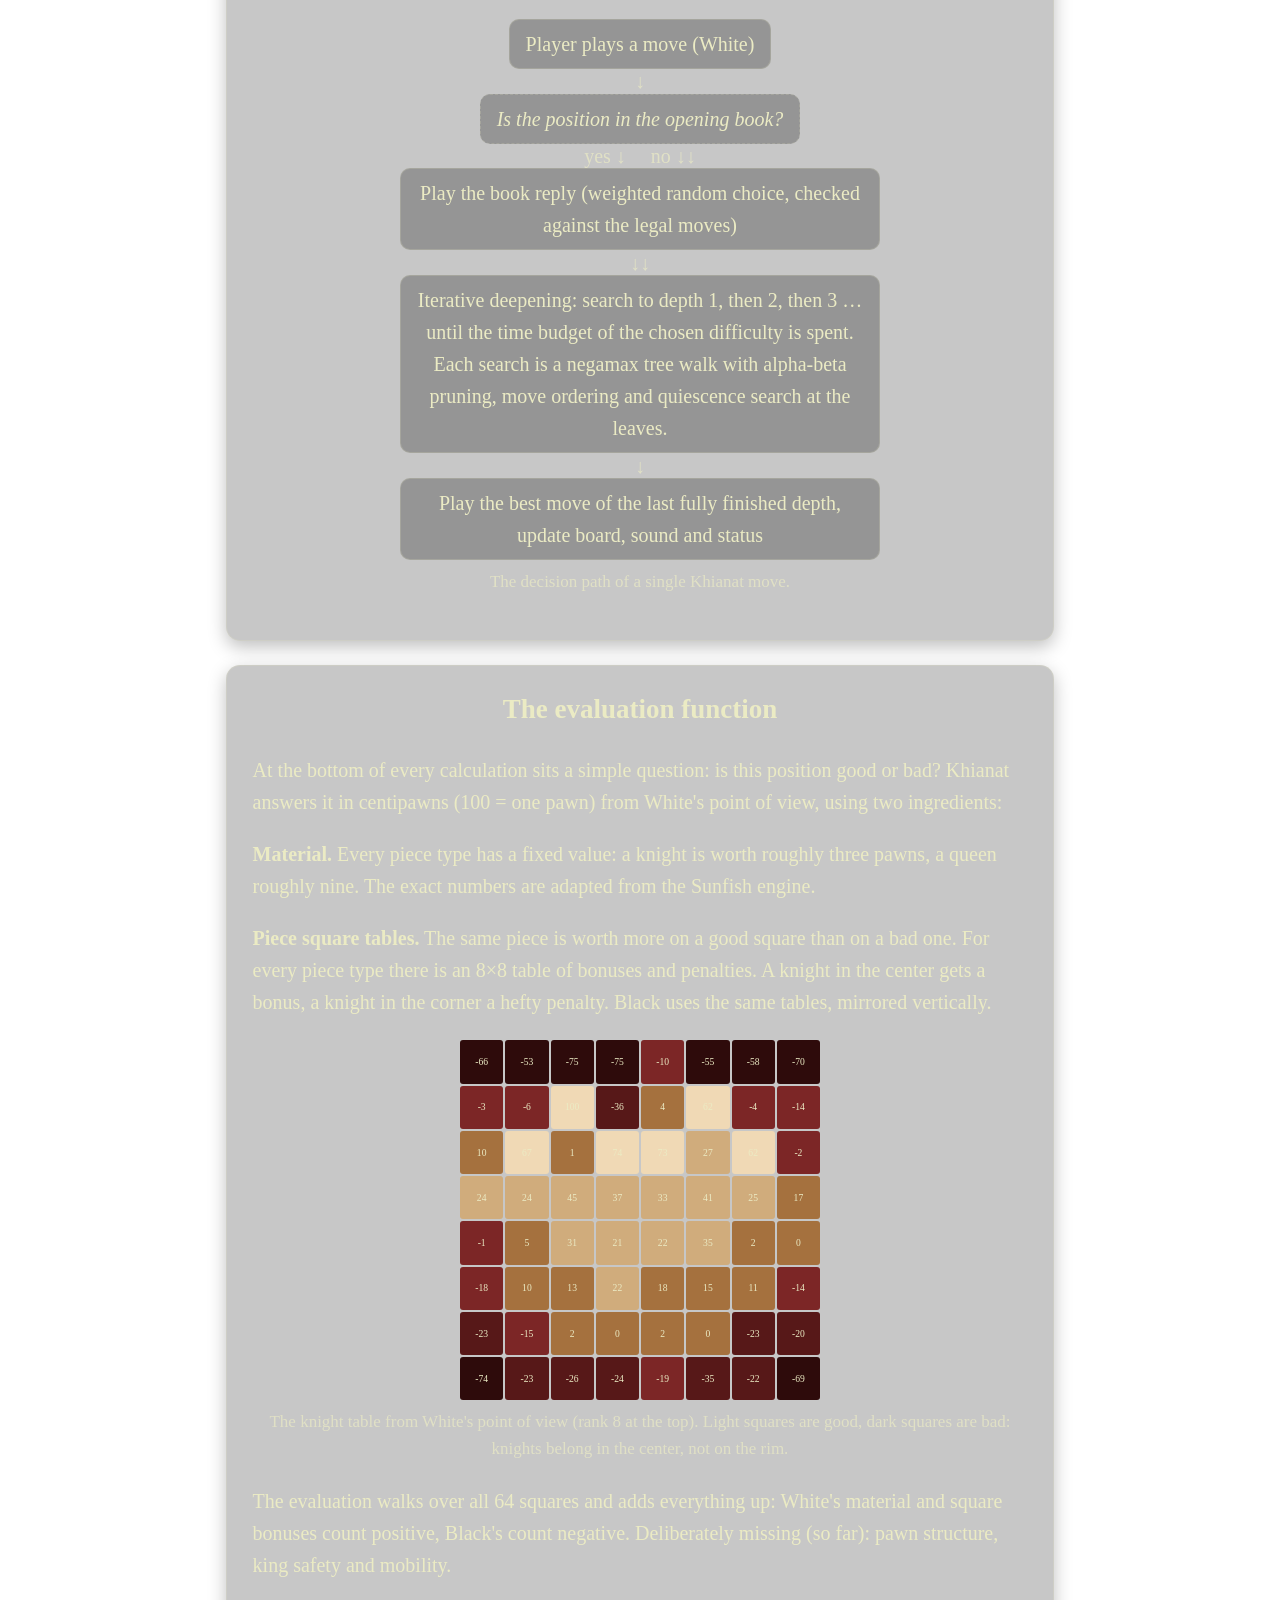
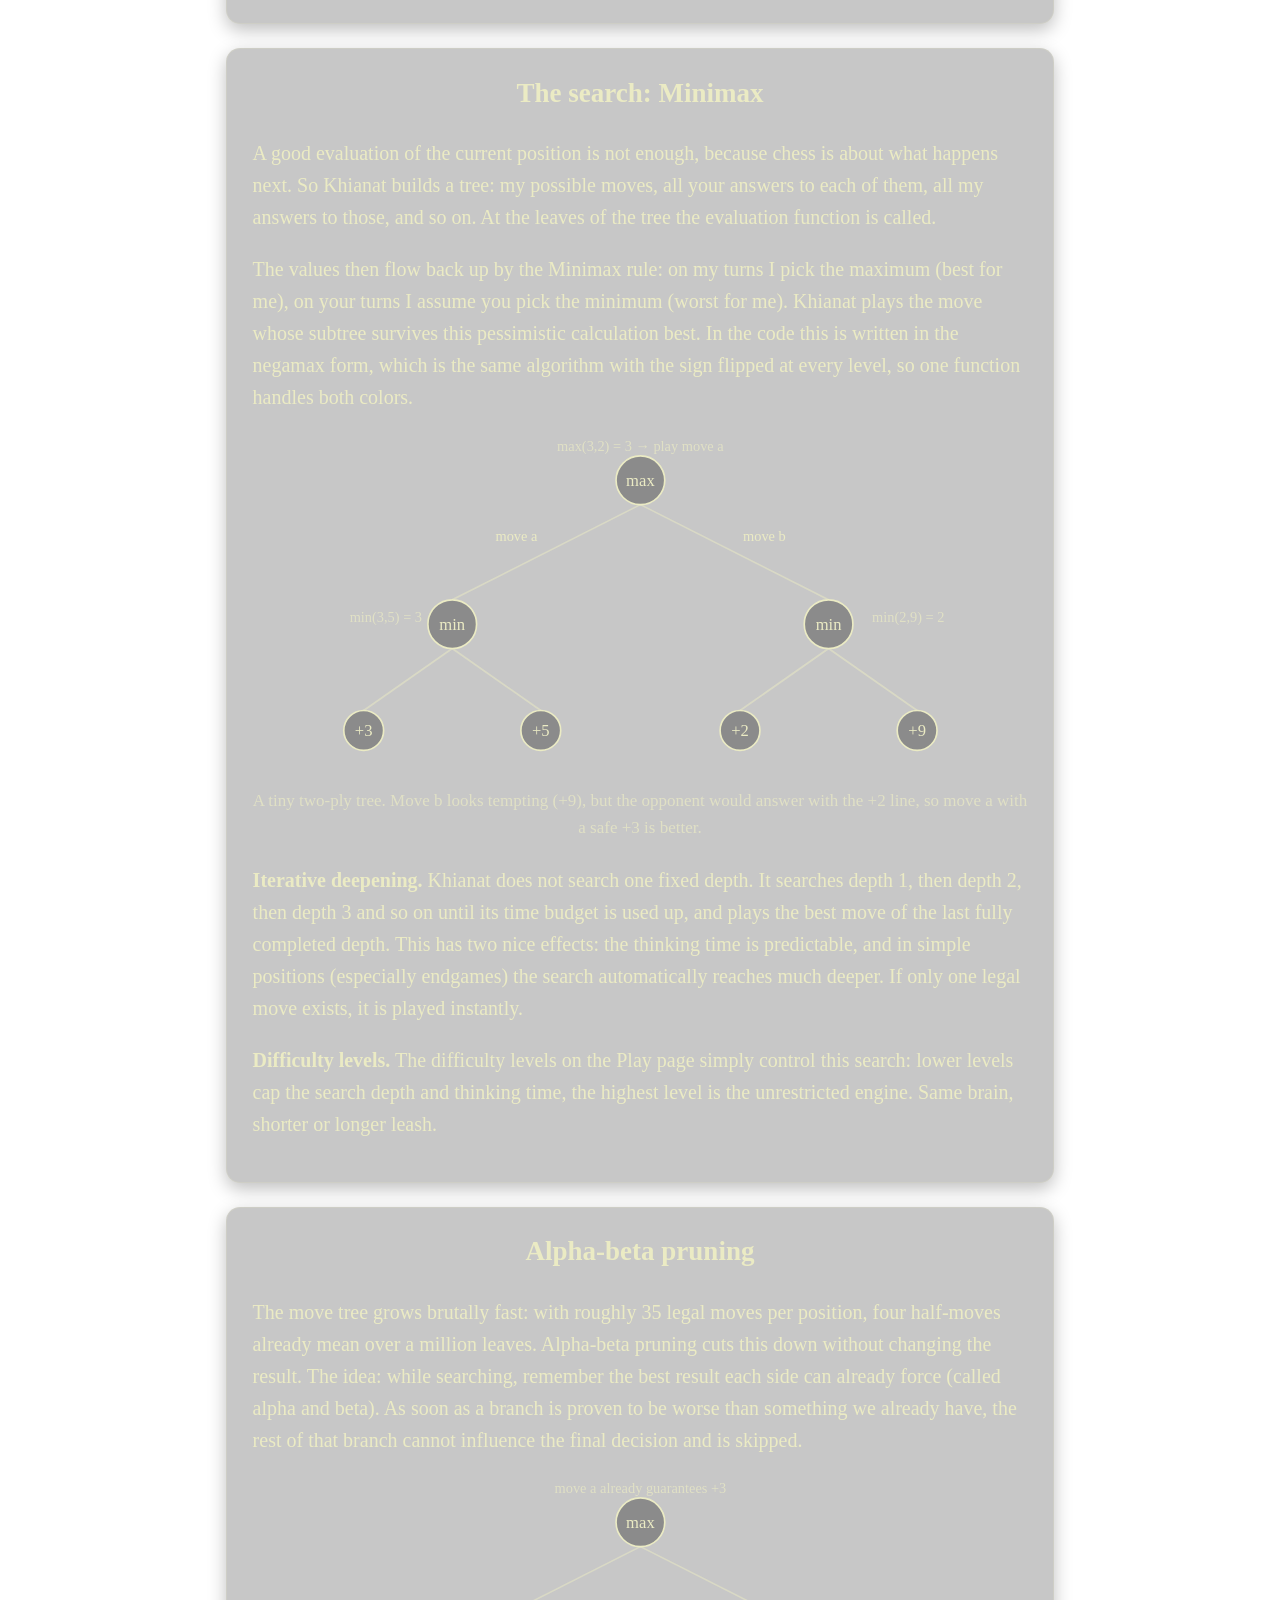
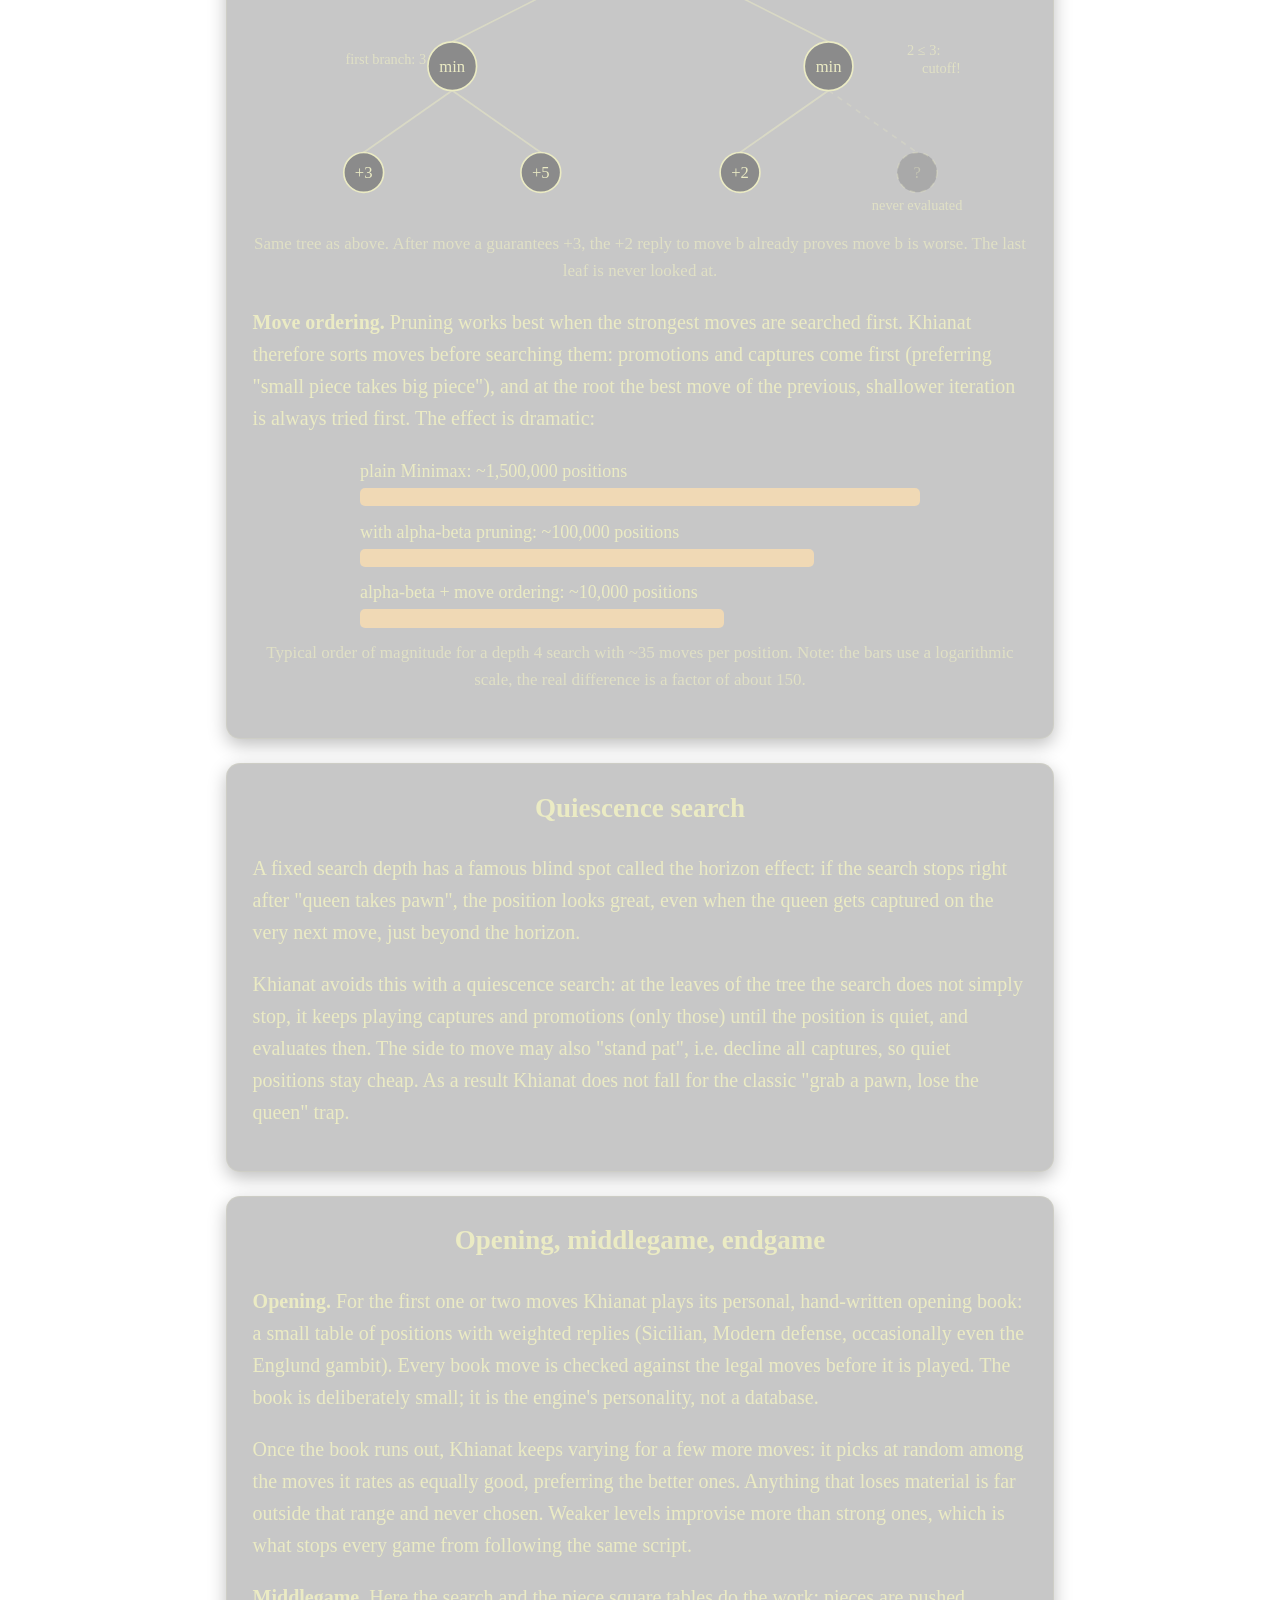
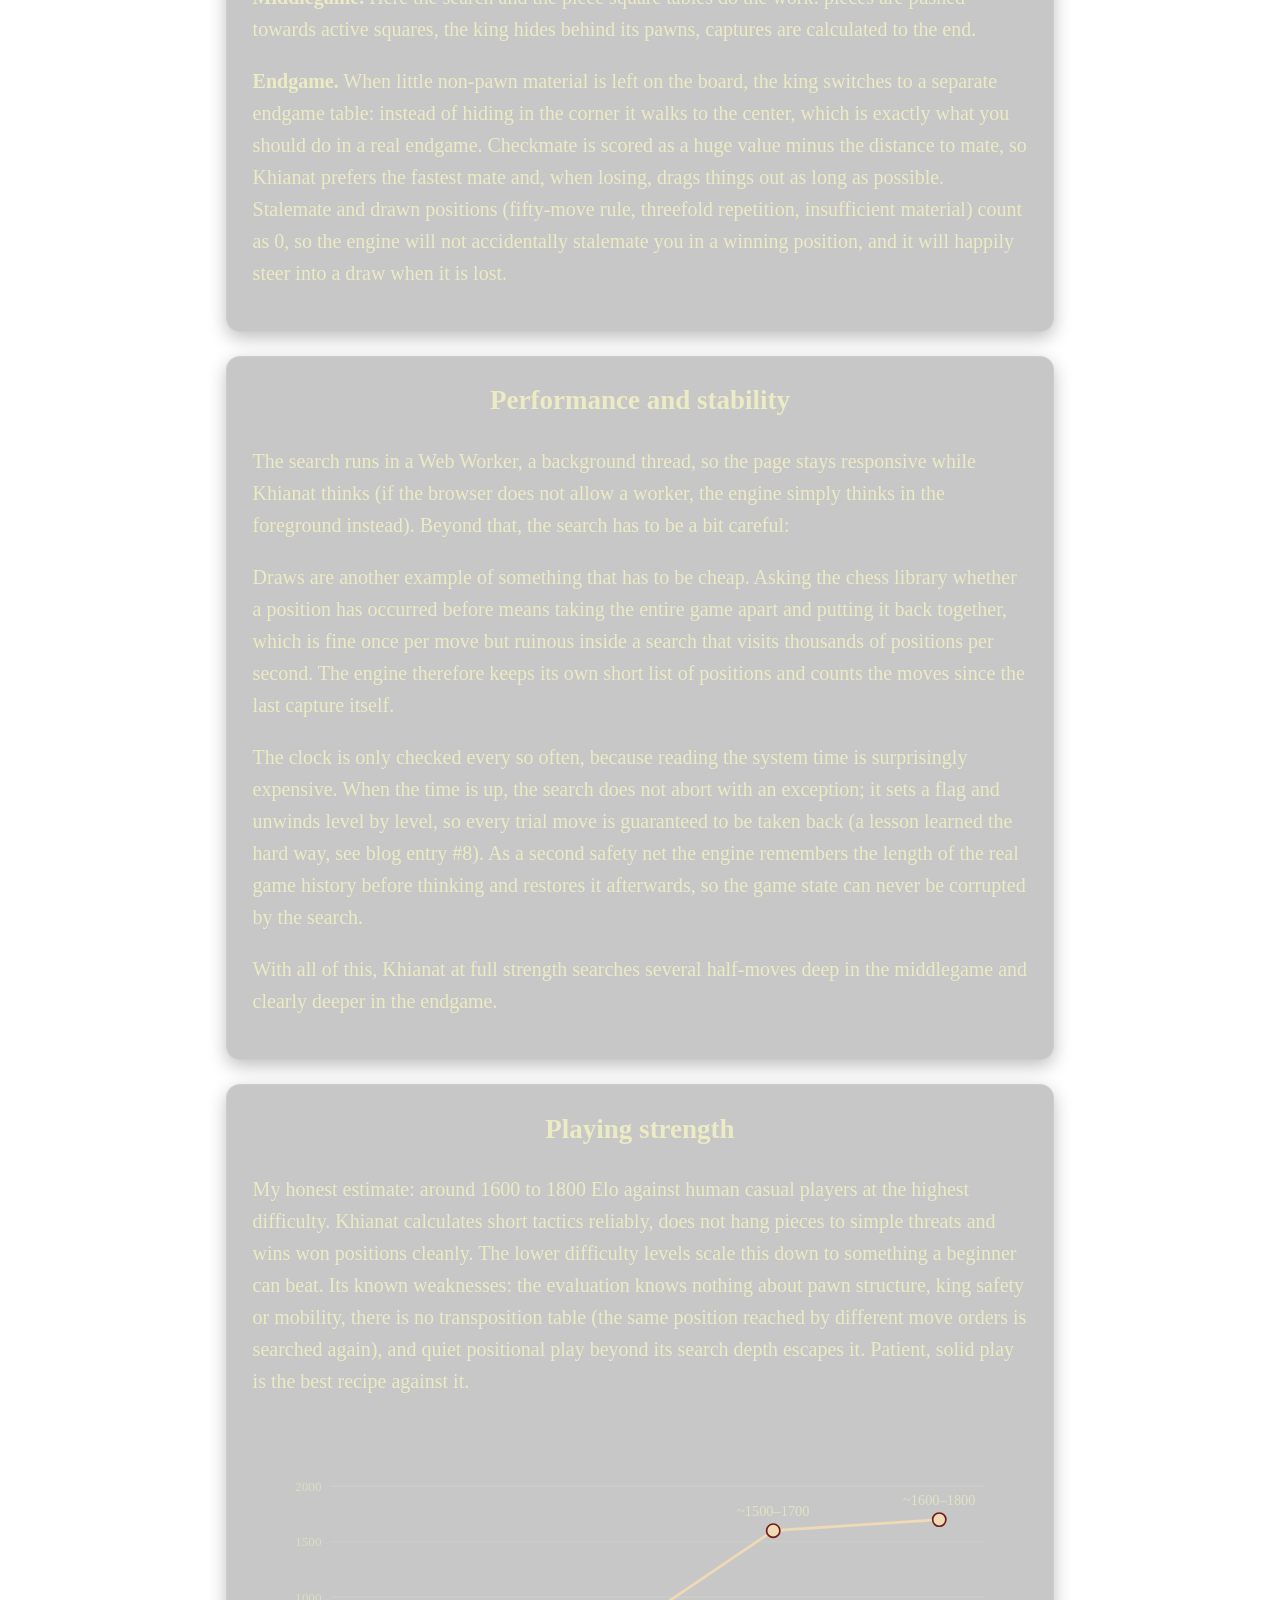
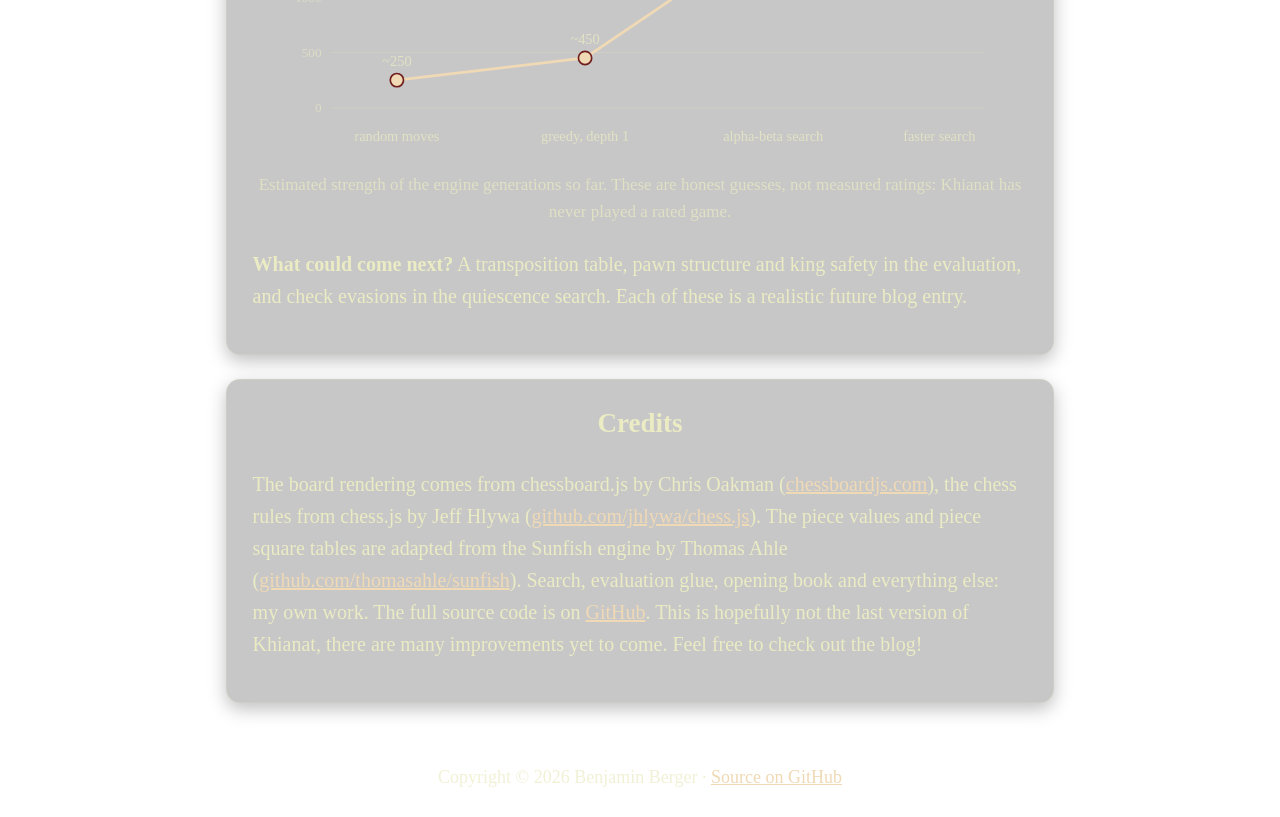
==== commit 41e90821: "Tracking repetitions more efficiently" ====
--- a/about.html
+++ b/about.html
@@ -223,43 +223,49 @@
         <section class="card doc">
           <h2>Performance and stability</h2>
           <p>The search runs in a Web Worker, a background thread, so the page stays responsive while Khianat thinks (if the browser does not allow a worker, the engine simply thinks in the foreground instead). Beyond that, the search has to be a bit careful:</p>
+          <p>Draws are another example of something that has to be cheap. Asking the chess library whether a position has occurred before means taking the entire game apart and putting it back together, which is fine once per move but ruinous inside a search that visits thousands of positions per second. The engine therefore keeps its own short list of positions and counts the moves since the last capture itself.</p>
           <p>The clock is only checked every so often, because reading the system time is surprisingly expensive. When the time is up, the search does not abort with an exception; it sets a flag and unwinds level by level, so every trial move is guaranteed to be taken back (a lesson learned the hard way, see blog entry #8). As a second safety net the engine remembers the length of the real game history before thinking and restores it afterwards, so the game state can never be corrupted by the search.</p>
           <p>With all of this, Khianat at full strength searches several half-moves deep in the middlegame and clearly deeper in the endgame.</p>
         </section>
 
         <section class="card doc">
           <h2>Playing strength</h2>
-          <p>My honest estimate: around 1500 to 1700 Elo against human casual players at the highest difficulty. Khianat calculates short tactics reliably, does not hang pieces to simple threats and wins won positions cleanly. The lower difficulty levels scale this down to something a beginner can beat. Its known weaknesses: the evaluation knows nothing about pawn structure, king safety or mobility, there is no transposition table (the same position reached by different move orders is searched again), and quiet positional play beyond its search depth escapes it. Patient, solid play is the best recipe against it.</p>
+          <p>My honest estimate: around 1600 to 1800 Elo against human casual players at the highest difficulty. Khianat calculates short tactics reliably, does not hang pieces to simple threats and wins won positions cleanly. The lower difficulty levels scale this down to something a beginner can beat. Its known weaknesses: the evaluation knows nothing about pawn structure, king safety or mobility, there is no transposition table (the same position reached by different move orders is searched again), and quiet positional play beyond its search depth escapes it. Patient, solid play is the best recipe against it.</p>
           <figure>
             <svg viewBox="0 0 700 310" xmlns="http://www.w3.org/2000/svg" role="img" aria-label="Elo history of Khianat">
               <g stroke="rgba(235,235,196,0.2)" stroke-width="1">
                 <line x1="70" y1="260" x2="660" y2="260"/>
-                <line x1="70" y1="197" x2="660" y2="197"/>
-                <line x1="70" y1="135" x2="660" y2="135"/>
-                <line x1="70" y1="72" x2="660" y2="72"/>
+                <line x1="70" y1="210" x2="660" y2="210"/>
+                <line x1="70" y1="160" x2="660" y2="160"/>
+                <line x1="70" y1="110" x2="660" y2="110"/>
+                <line x1="70" y1="60" x2="660" y2="60"/>
               </g>
               <g fill="rgba(235,235,196,0.6)" font-size="12" text-anchor="end" font-family="Georgia, serif">
                 <text x="62" y="264">0</text>
-                <text x="62" y="201">500</text>
-                <text x="62" y="139">1000</text>
-                <text x="62" y="76">1500</text>
-              </g>
-              <polyline points="140,229 350,204 580,52" fill="none" stroke="#f0d9b5" stroke-width="2.5"/>
+                <text x="62" y="214">500</text>
+                <text x="62" y="164">1000</text>
+                <text x="62" y="114">1500</text>
+                <text x="62" y="64">2000</text>
+              </g>
+              <polyline points="130,235 300,215 470,100 620,90" fill="none" stroke="#f0d9b5" stroke-width="2.5"/>
               <g fill="#f0d9b5" stroke="#6f1d1d" stroke-width="1.5">
-                <circle cx="140" cy="229" r="6"/>
-                <circle cx="350" cy="204" r="6"/>
-                <circle cx="580" cy="52" r="6"/>
+                <circle cx="130" cy="235" r="6"/>
+                <circle cx="300" cy="215" r="6"/>
+                <circle cx="470" cy="100" r="6"/>
+                <circle cx="620" cy="90" r="6"/>
               </g>
               <g fill="rgba(235,235,196,0.75)" font-size="13" text-anchor="middle" font-family="Georgia, serif">
-                <text x="140" y="290">random moves</text>
-                <text x="350" y="290">greedy, depth 1</text>
-                <text x="580" y="290">alpha-beta search</text>
-                <text x="140" y="212">~250</text>
-                <text x="350" y="187">~450</text>
-                <text x="580" y="35">~1500&#8211;1700</text>
+                <text x="130" y="290">random moves</text>
+                <text x="300" y="290">greedy, depth 1</text>
+                <text x="470" y="290">alpha-beta search</text>
+                <text x="620" y="290">faster search</text>
+                <text x="130" y="222">~250</text>
+                <text x="300" y="202">~450</text>
+                <text x="470" y="87">~1500&#8211;1700</text>
+                <text x="620" y="77">~1600&#8211;1800</text>
               </g>
             </svg>
-            <figcaption>Estimated strength of the three engine generations so far. These are honest guesses, not measured ratings: Khianat has never played a rated game.</figcaption>
+            <figcaption>Estimated strength of the engine generations so far. These are honest guesses, not measured ratings: Khianat has never played a rated game.</figcaption>
           </figure>
           <p><strong>What could come next?</strong> A transposition table, pawn structure and king safety in the evaluation, and check evasions in the quiescence search. Each of these is a realistic future blog entry.</p>
         </section>
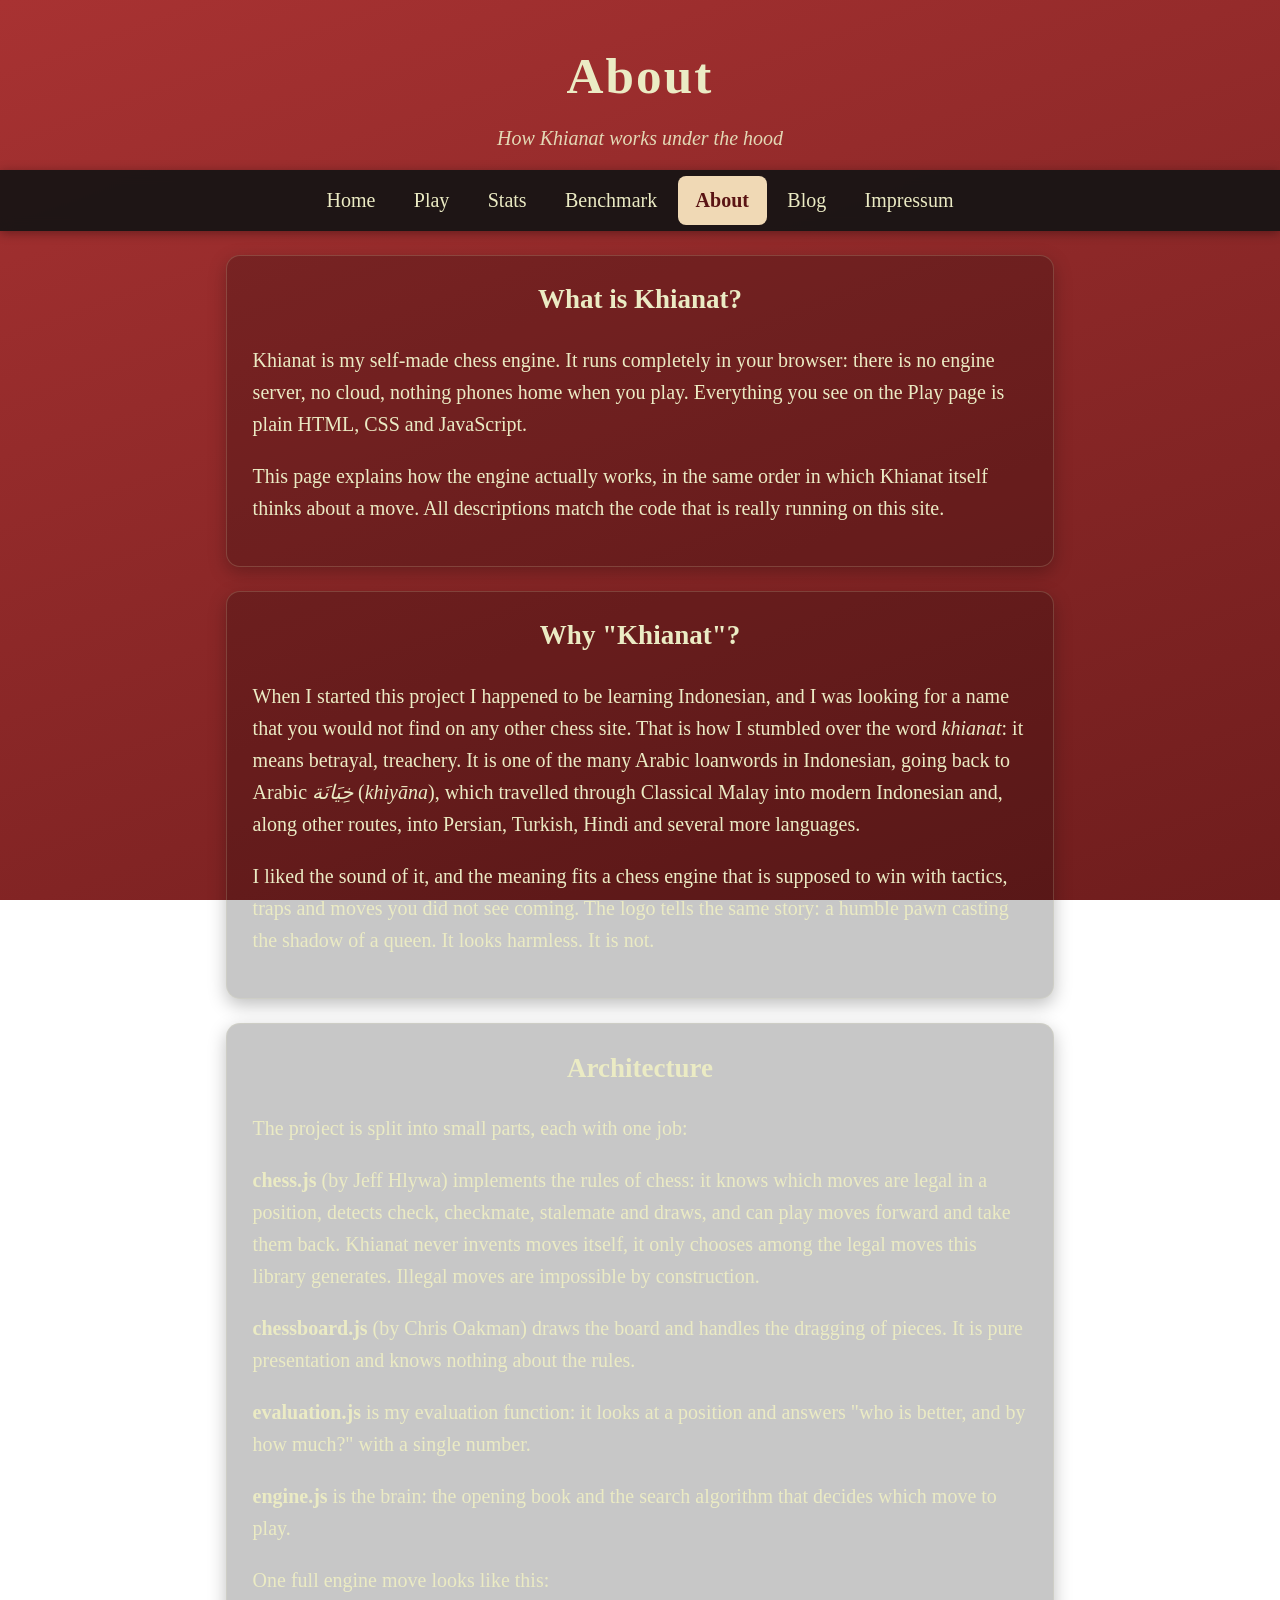
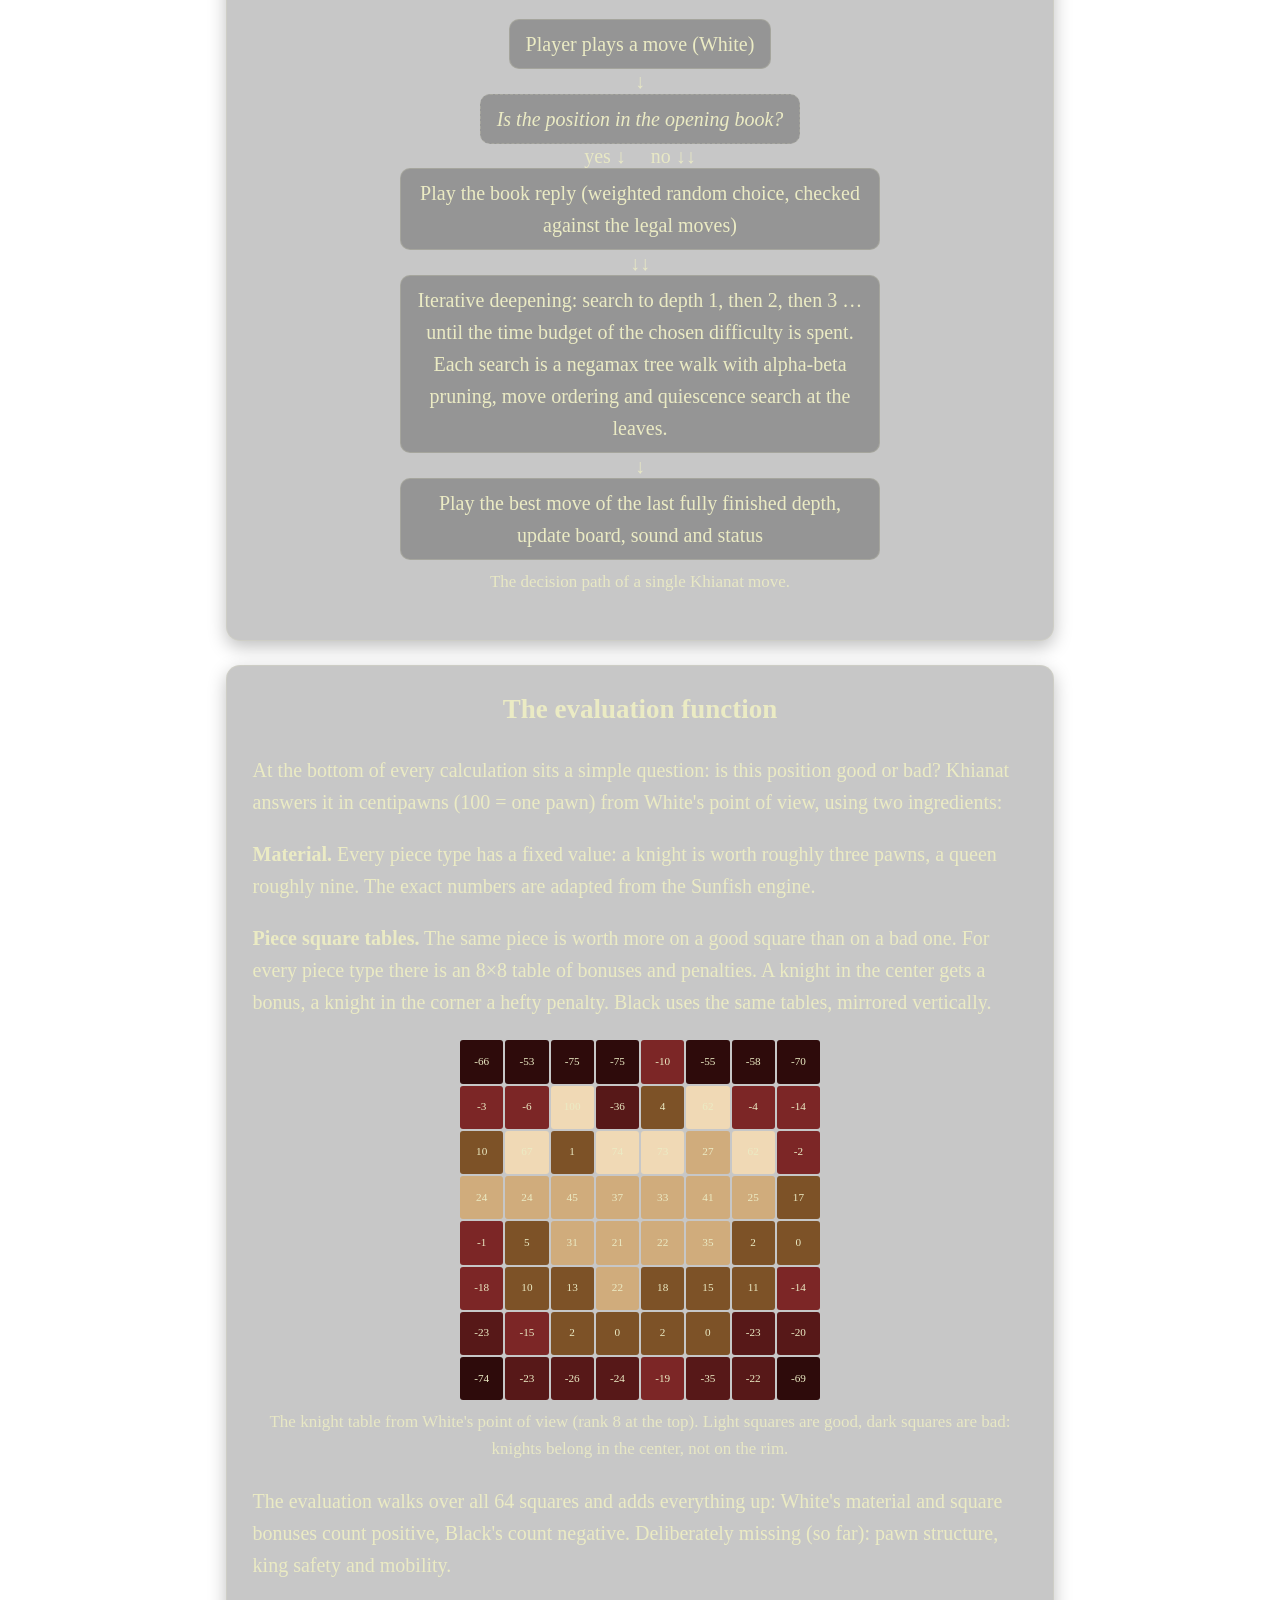
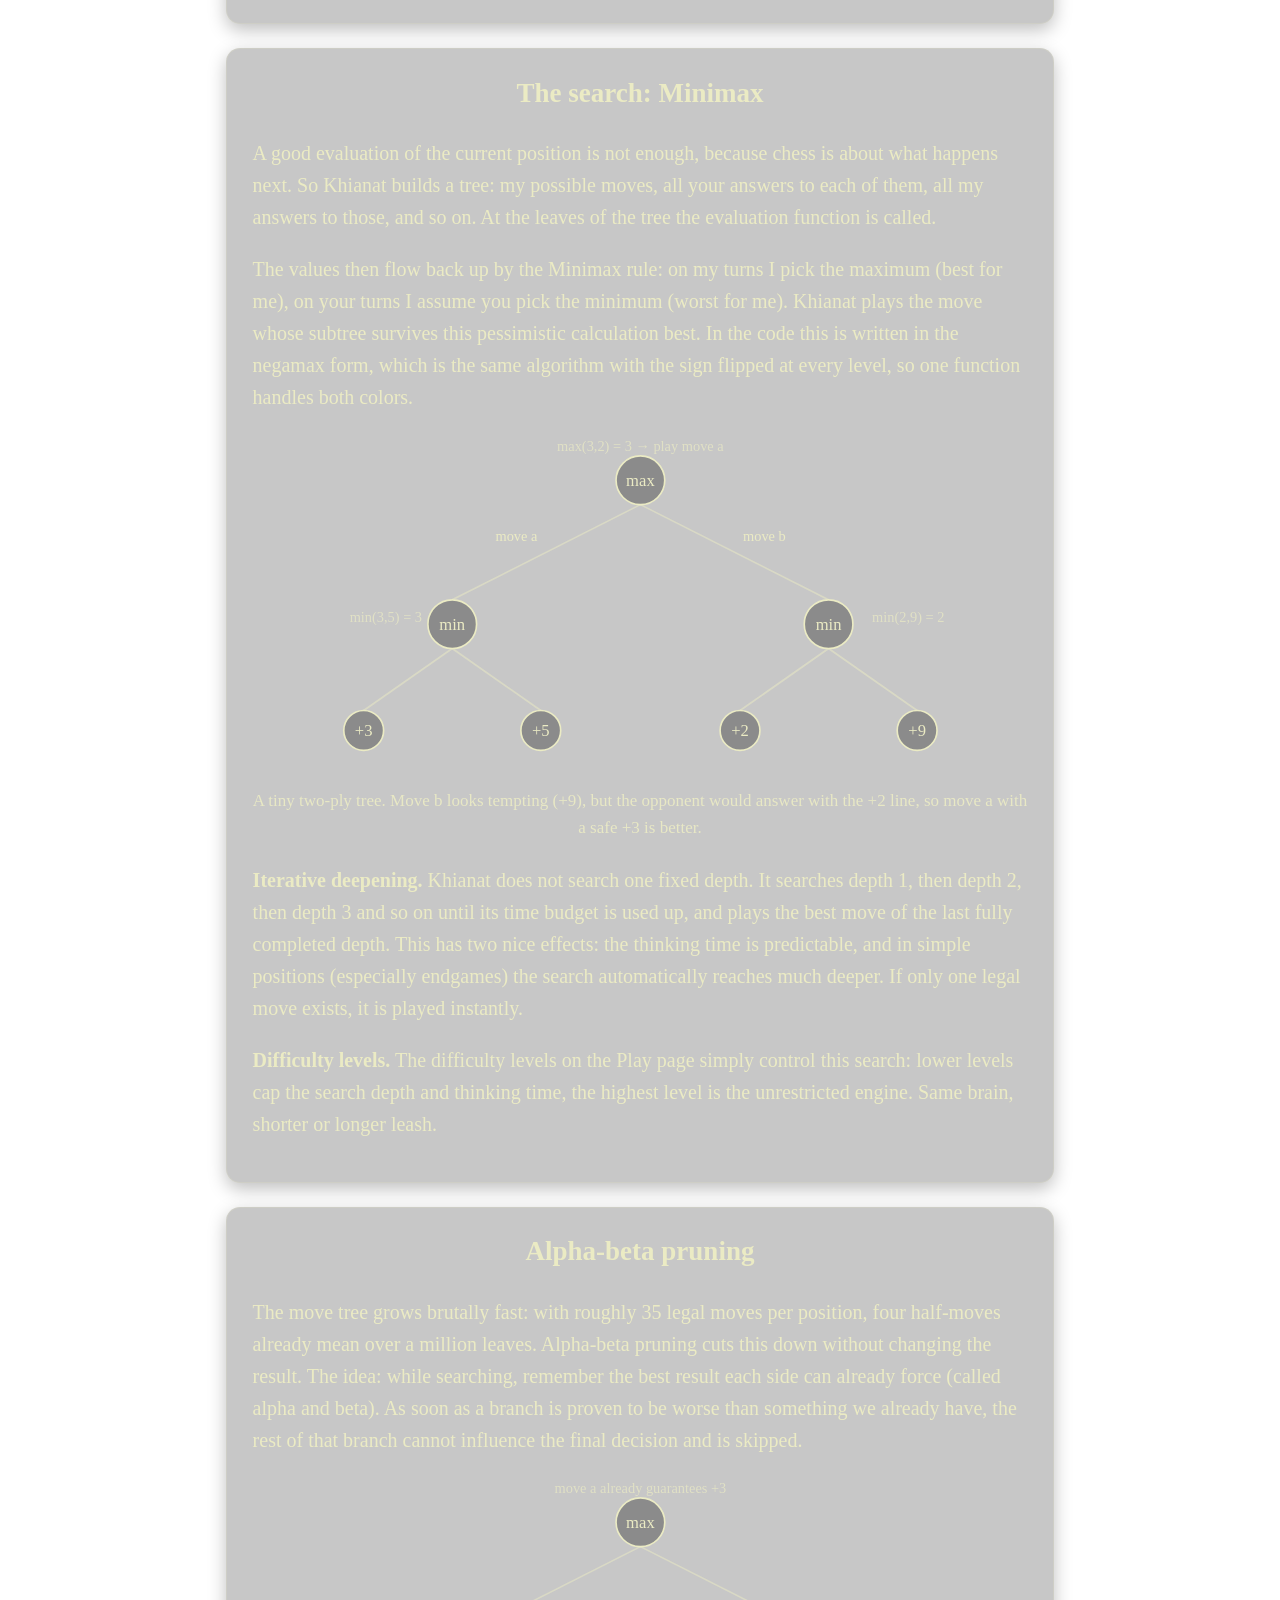
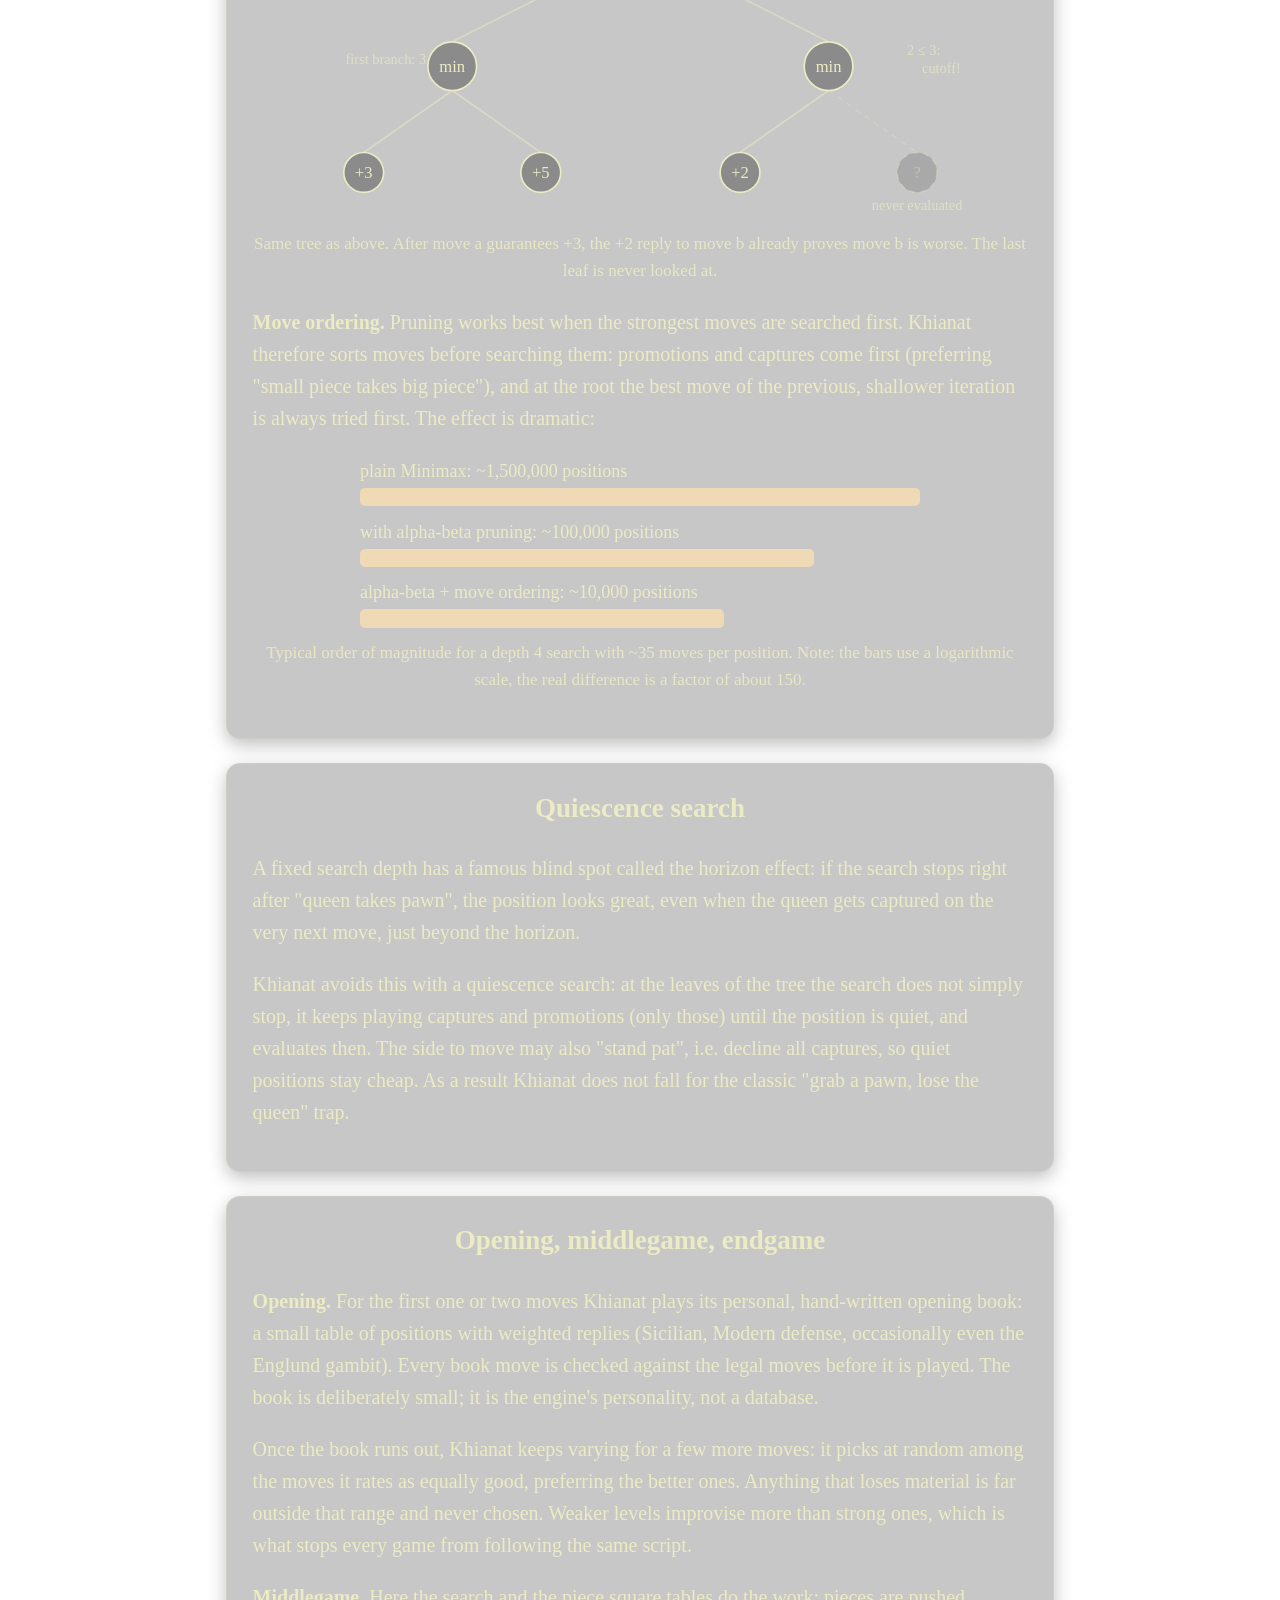
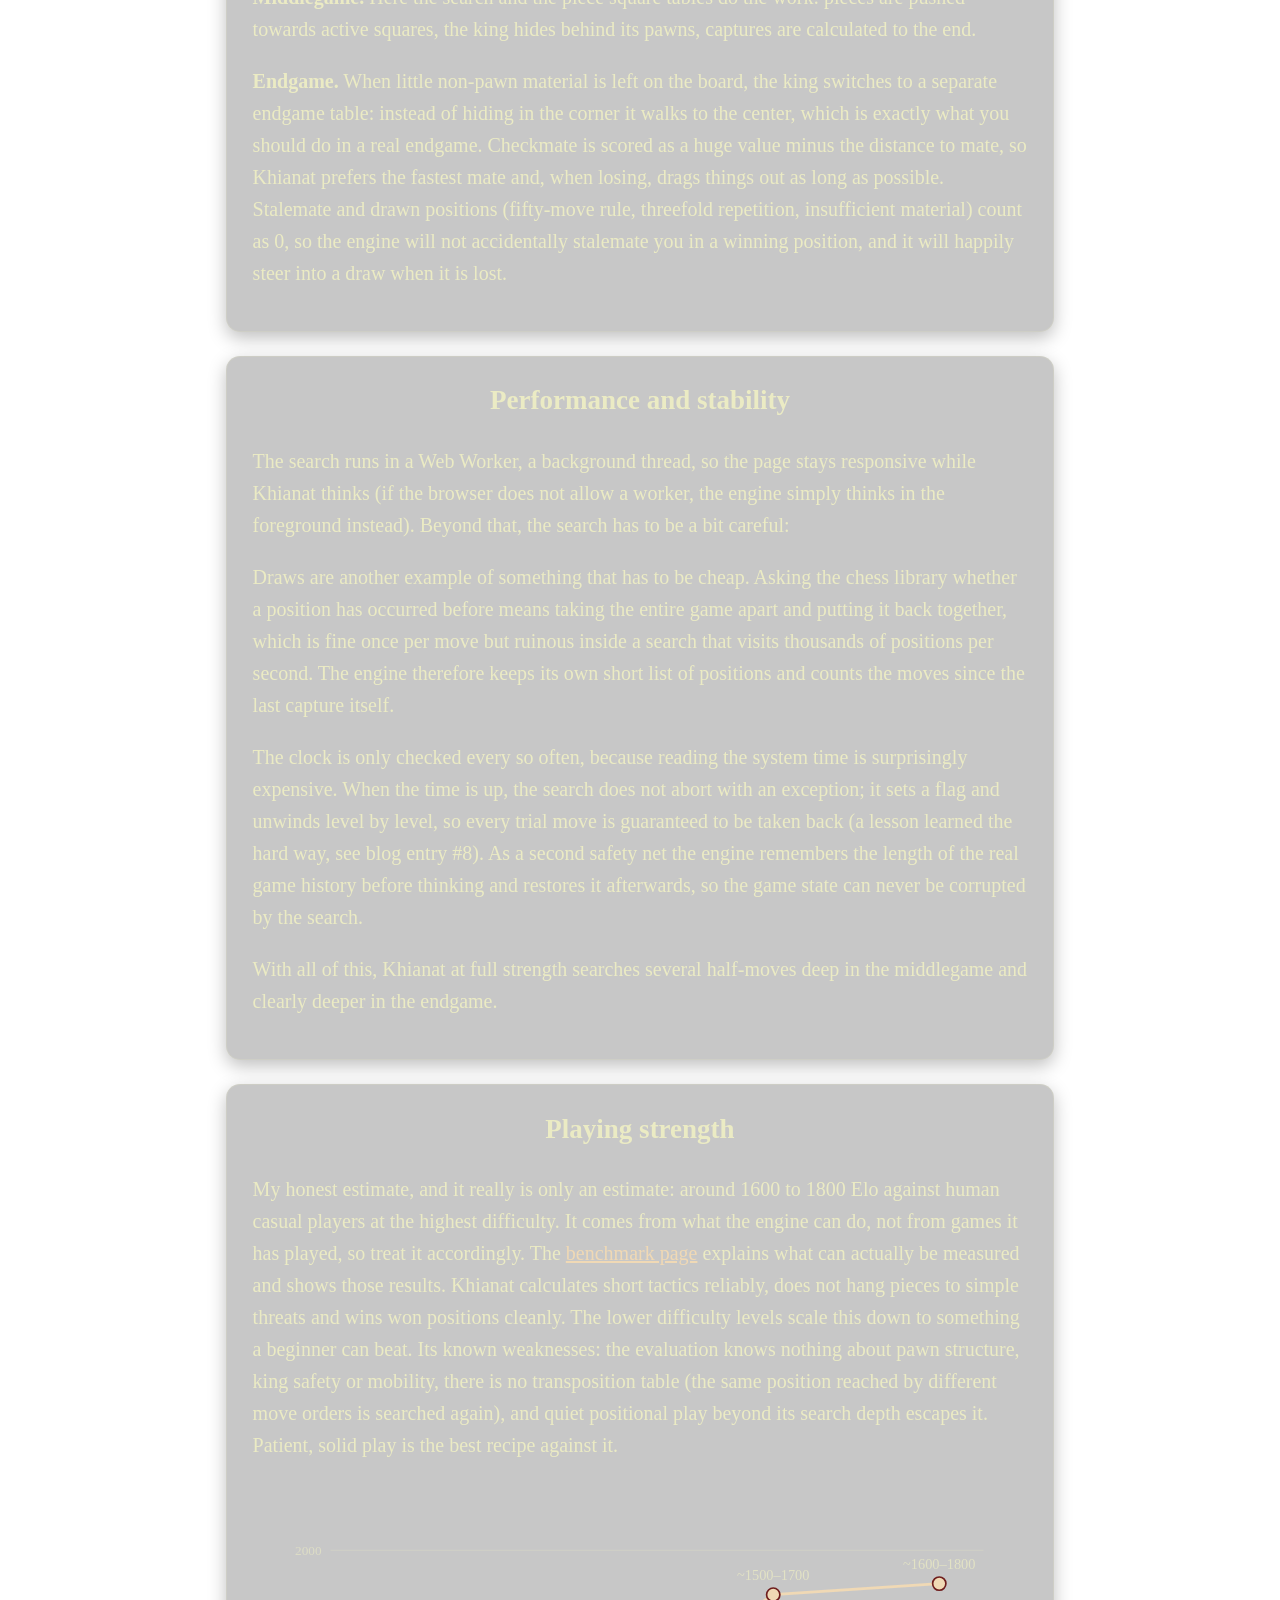
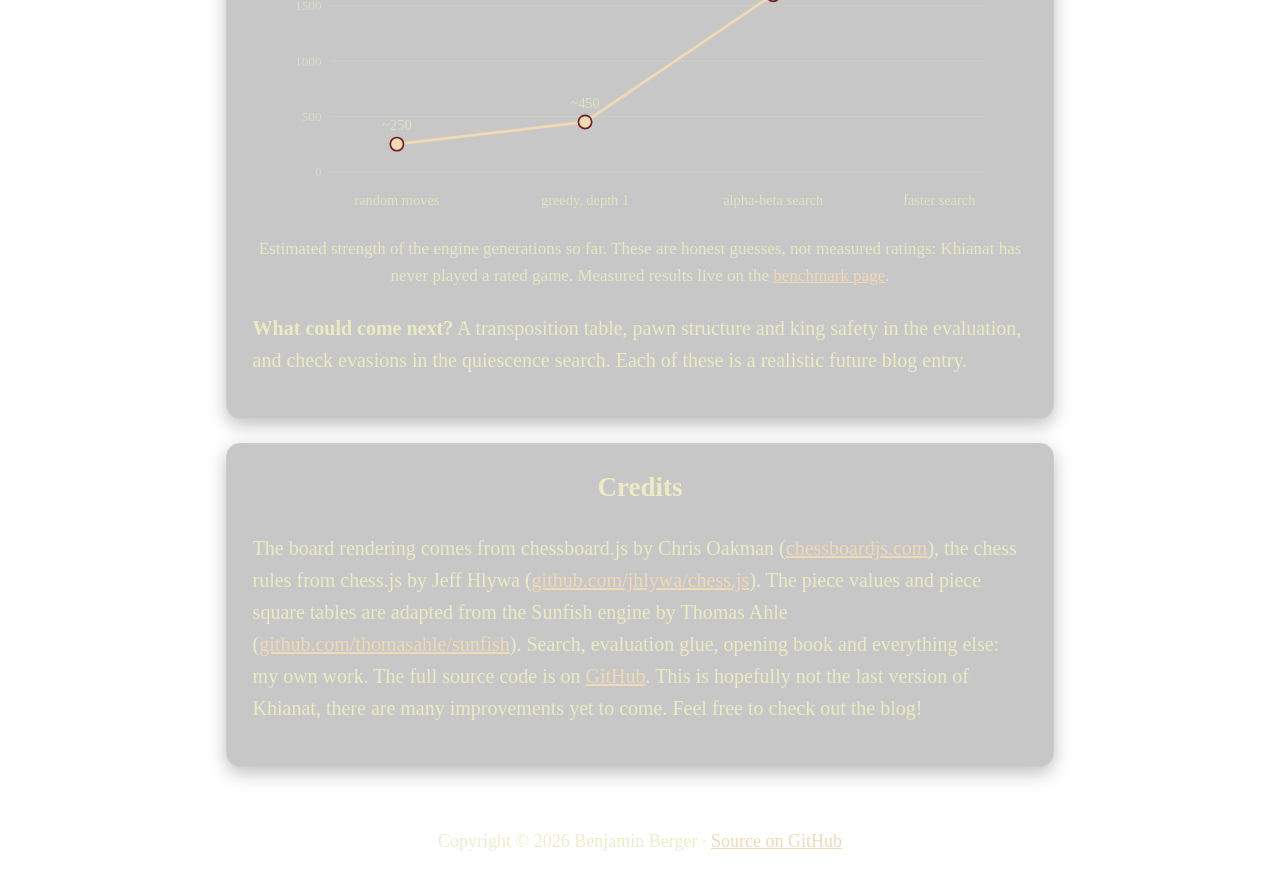
==== commit d325f094: "Accessibility + benchmark suite" ====
--- a/about.html
+++ b/about.html
@@ -26,6 +26,8 @@
 
   <body>
 
+      <a href="#main" class="skip-link">Skip to content</a>
+
       <header class="site-header">
         <h1>About</h1>
         <p class="tagline">How Khianat works under the hood</p>
@@ -35,12 +37,13 @@
         <a href="index.html">Home</a>
         <a href="index.html#Play">Play</a>
         <a href="stats.html">Stats</a>
+        <a href="benchmark.html">Benchmark</a>
         <a href="about.html" class="active">About</a>
         <a href="blog.html">Blog</a>
         <a href="impressum.html">Impressum</a>
       </nav>
 
-      <main>
+      <main id="main">
 
         <section class="card doc">
           <h2>What is Khianat?</h2>
@@ -230,7 +233,7 @@
 
         <section class="card doc">
           <h2>Playing strength</h2>
-          <p>My honest estimate: around 1600 to 1800 Elo against human casual players at the highest difficulty. Khianat calculates short tactics reliably, does not hang pieces to simple threats and wins won positions cleanly. The lower difficulty levels scale this down to something a beginner can beat. Its known weaknesses: the evaluation knows nothing about pawn structure, king safety or mobility, there is no transposition table (the same position reached by different move orders is searched again), and quiet positional play beyond its search depth escapes it. Patient, solid play is the best recipe against it.</p>
+          <p>My honest estimate, and it really is only an estimate: around 1600 to 1800 Elo against human casual players at the highest difficulty. It comes from what the engine can do, not from games it has played, so treat it accordingly. The <a href="benchmark.html">benchmark page</a> explains what can actually be measured and shows those results. Khianat calculates short tactics reliably, does not hang pieces to simple threats and wins won positions cleanly. The lower difficulty levels scale this down to something a beginner can beat. Its known weaknesses: the evaluation knows nothing about pawn structure, king safety or mobility, there is no transposition table (the same position reached by different move orders is searched again), and quiet positional play beyond its search depth escapes it. Patient, solid play is the best recipe against it.</p>
           <figure>
             <svg viewBox="0 0 700 310" xmlns="http://www.w3.org/2000/svg" role="img" aria-label="Elo history of Khianat">
               <g stroke="rgba(235,235,196,0.2)" stroke-width="1">
@@ -265,7 +268,7 @@
                 <text x="620" y="77">~1600&#8211;1800</text>
               </g>
             </svg>
-            <figcaption>Estimated strength of the engine generations so far. These are honest guesses, not measured ratings: Khianat has never played a rated game.</figcaption>
+            <figcaption>Estimated strength of the engine generations so far. These are honest guesses, not measured ratings: Khianat has never played a rated game. Measured results live on the <a href="benchmark.html">benchmark page</a>.</figcaption>
           </figure>
           <p><strong>What could come next?</strong> A transposition table, pawn structure and king safety in the evaluation, and check evasions in the quiescence search. Each of these is a realistic future blog entry.</p>
         </section>
--- a/style.css
+++ b/style.css
@@ -36,7 +36,7 @@
   --bg-1: #a83232;          /* classic Khianat red */
   --bg-2: #6f1d1d;          /* darker red for gradient */
   --cream: #ebebc4;         /* classic cream text */
-  --cream-muted: rgba(235, 235, 196, 0.7);
+  --cream-muted: rgba(235, 235, 196, 0.9); /* 0.7 was below the WCAG contrast minimum */
   --card-bg: rgba(0, 0, 0, 0.22);
   --card-border: rgba(235, 235, 196, 0.18);
   --nav-bg: rgba(20, 20, 20, 0.92);
@@ -50,6 +50,48 @@
 
 html {
   scroll-behavior: smooth;
+}
+
+@media (prefers-reduced-motion: reduce) {
+  html {
+    scroll-behavior: auto;
+  }
+}
+
+/* clearly visible keyboard focus everywhere */
+:focus-visible {
+  outline: 3px solid var(--cream);
+  outline-offset: 2px;
+}
+
+/* read by screen readers, invisible on screen */
+.visually-hidden {
+  position: absolute;
+  width: 1px;
+  height: 1px;
+  margin: -1px;
+  padding: 0;
+  overflow: hidden;
+  clip: rect(0 0 0 0);
+  white-space: nowrap;
+  border: 0;
+}
+
+/* only shown while it has keyboard focus */
+.skip-link {
+  position: absolute;
+  left: -9999px;
+  top: 0;
+  z-index: 20;
+  background: var(--accent);
+  color: #5a1414;
+  padding: 0.6rem 1.1rem;
+  border-radius: 0 0 8px 0;
+  text-decoration: none;
+}
+
+.skip-link:focus {
+  left: 0;
 }
 
 body {
@@ -235,6 +277,28 @@
   font-weight: 600;
 }
 
+/* captured pieces and material balance around the board */
+.captured {
+  display: flex;
+  flex-wrap: wrap;
+  align-items: center;
+  gap: 1px;
+  min-height: 26px;
+  width: min(100%, 520px);
+  margin: 0 auto;
+  color: var(--cream-muted);
+  font-size: 0.9em;
+}
+
+.captured img {
+  width: 22px;
+  height: 22px;
+}
+
+.captured .material-diff {
+  margin-left: 0.35rem;
+}
+
 /* chessboard.js required classes */
 .clearfix-7da63 {
   clear: both;
@@ -517,7 +581,7 @@
   display: flex;
   align-items: center;
   justify-content: center;
-  font-size: 0.6rem;
+  font-size: 0.7rem;
   border-radius: 3px;
   color: var(--cream);
 }
@@ -525,7 +589,7 @@
 .h-n3 { background: #2e0b0b; }
 .h-n2 { background: #571818; }
 .h-n1 { background: #7c2626; }
-.h-p1 { background: #a5713e; }
+.h-p1 { background: #7d5227; }
 .h-p2 { background: #d0ac7c; color: #3a2410; }
 .h-p3 { background: #f0d9b5; color: #3a2410; }
 
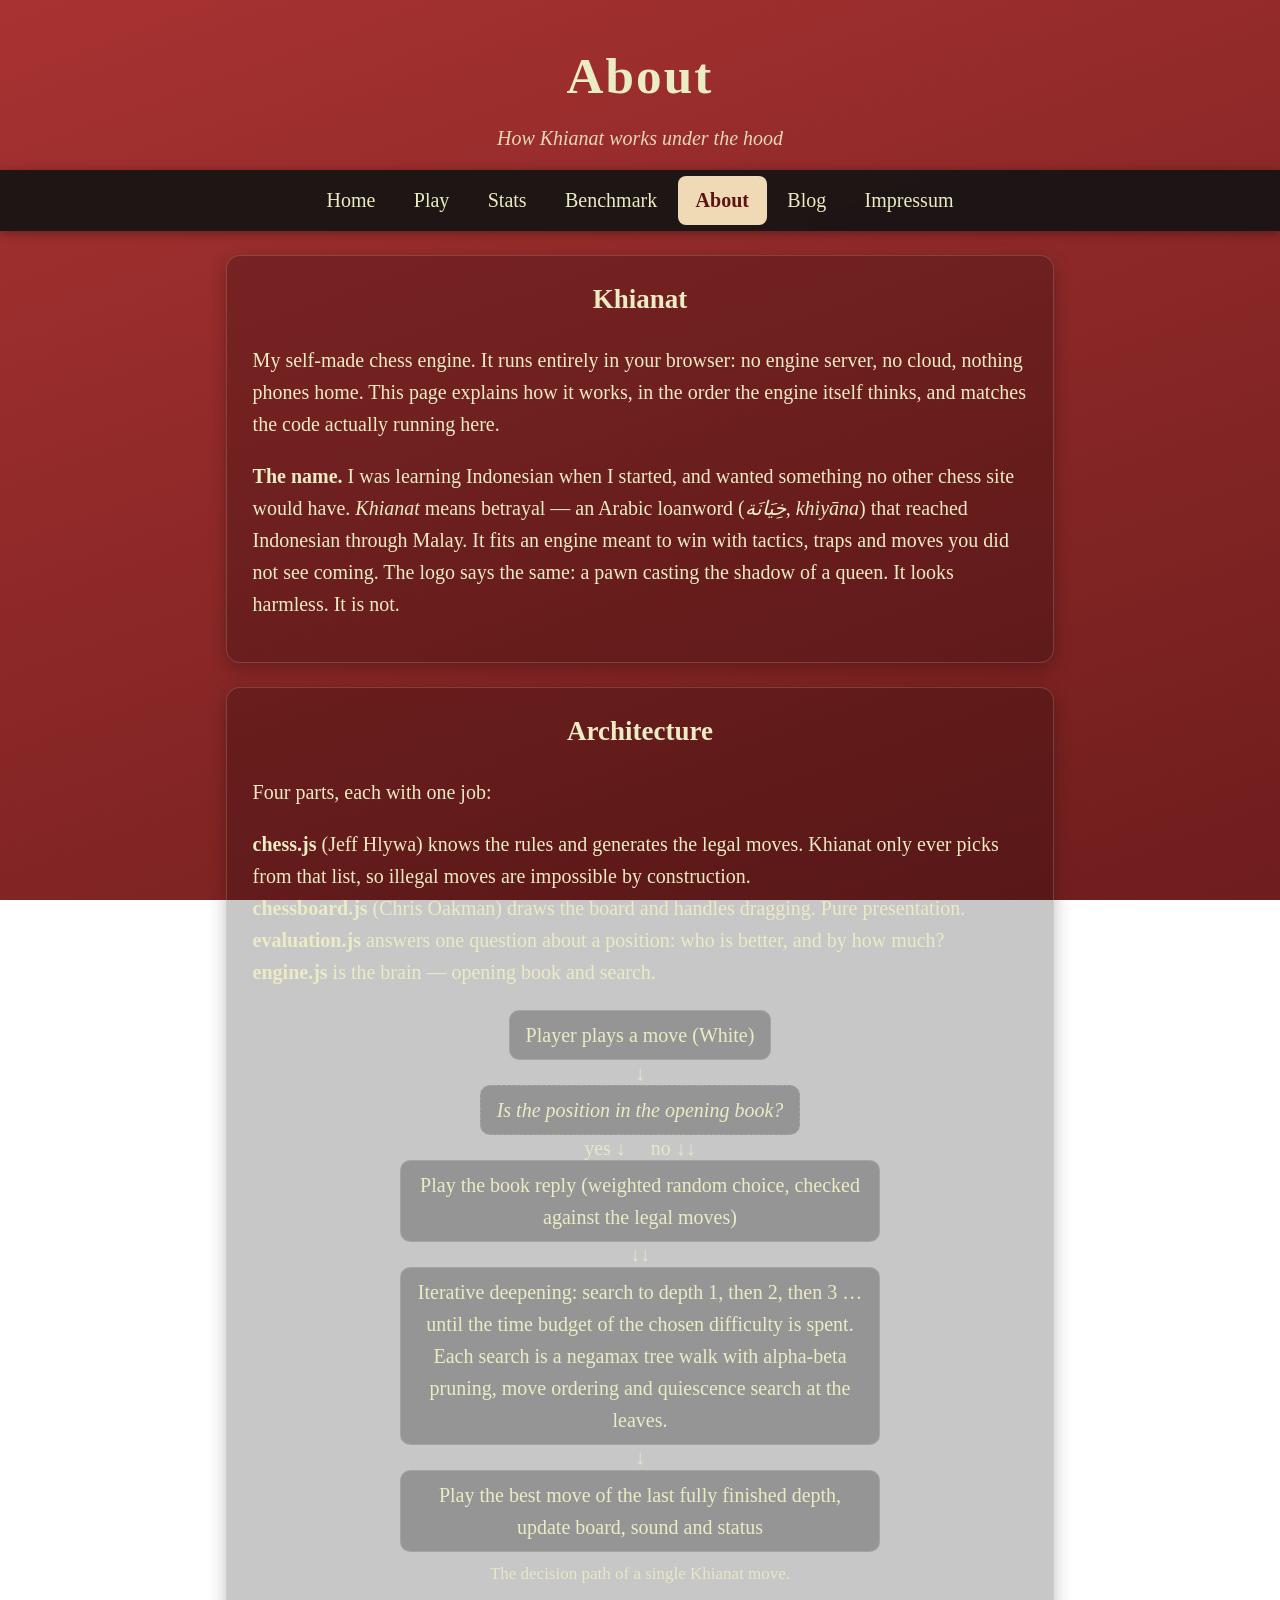
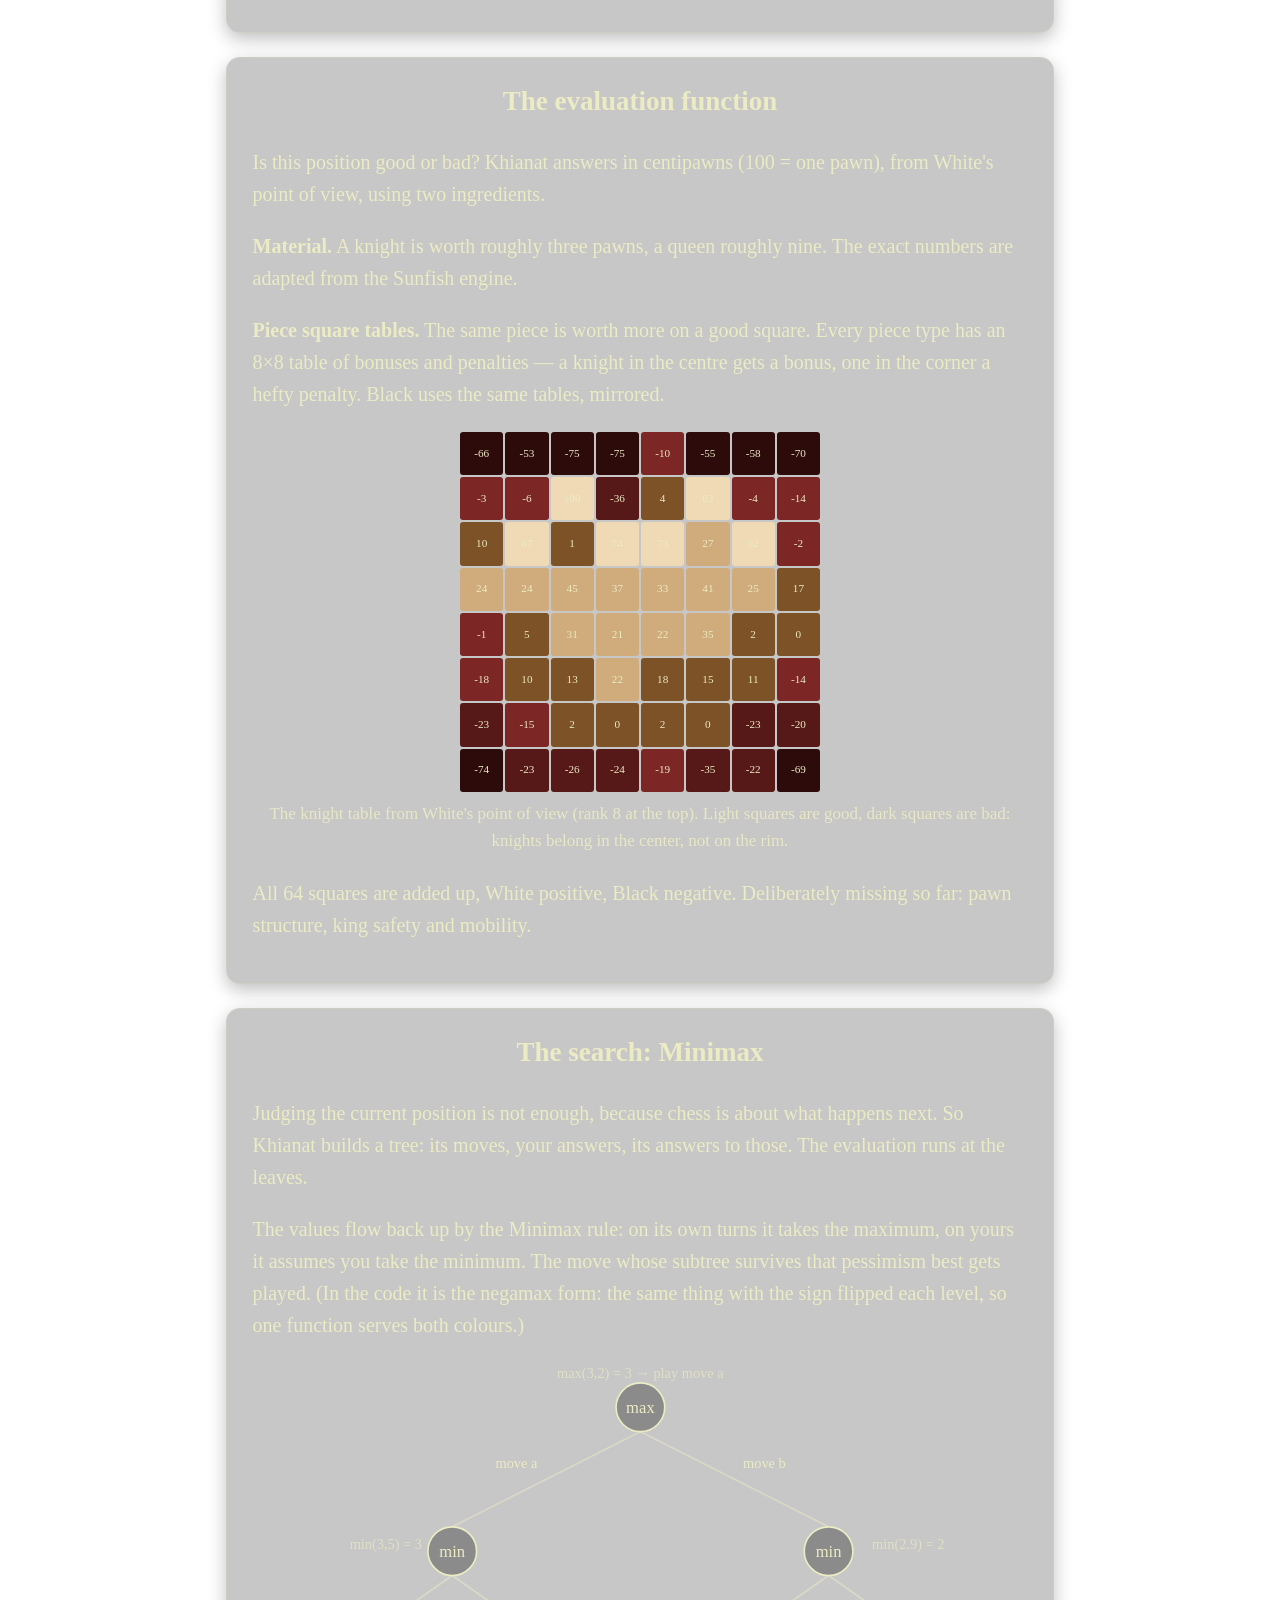
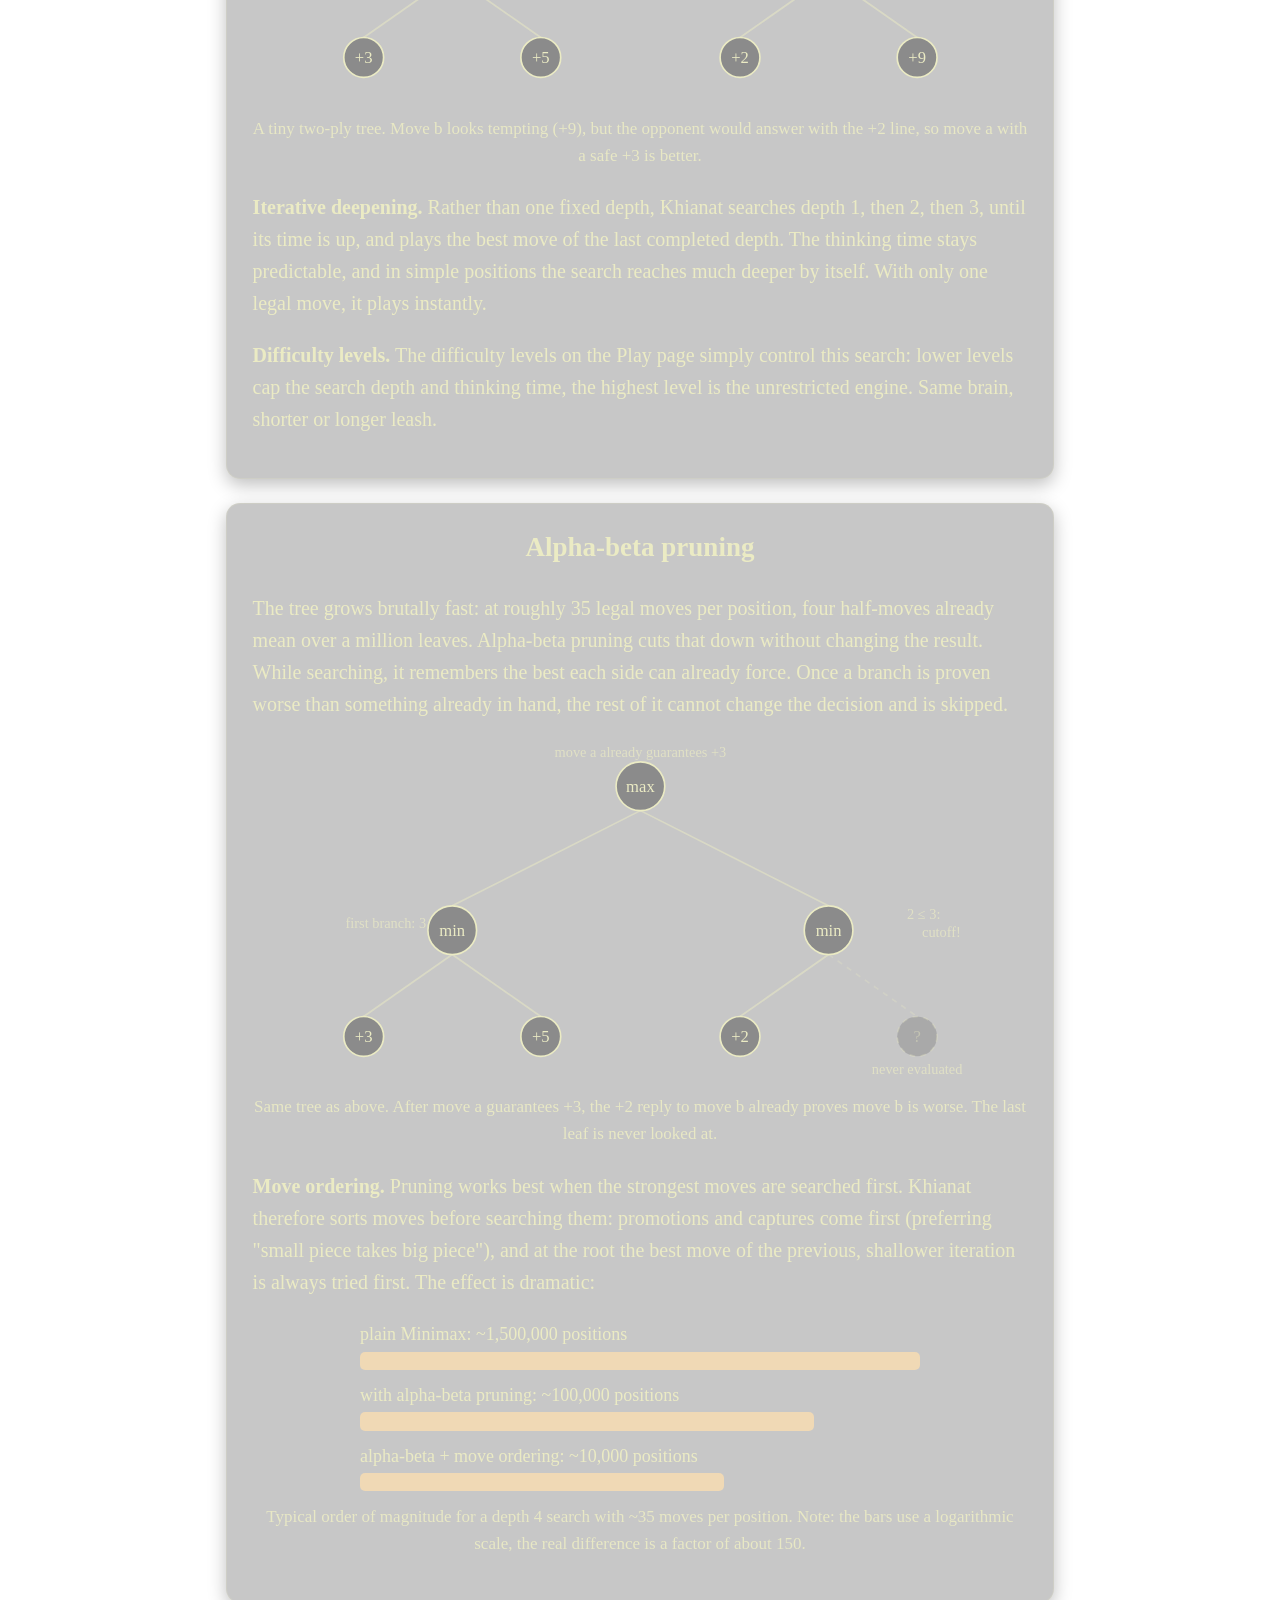
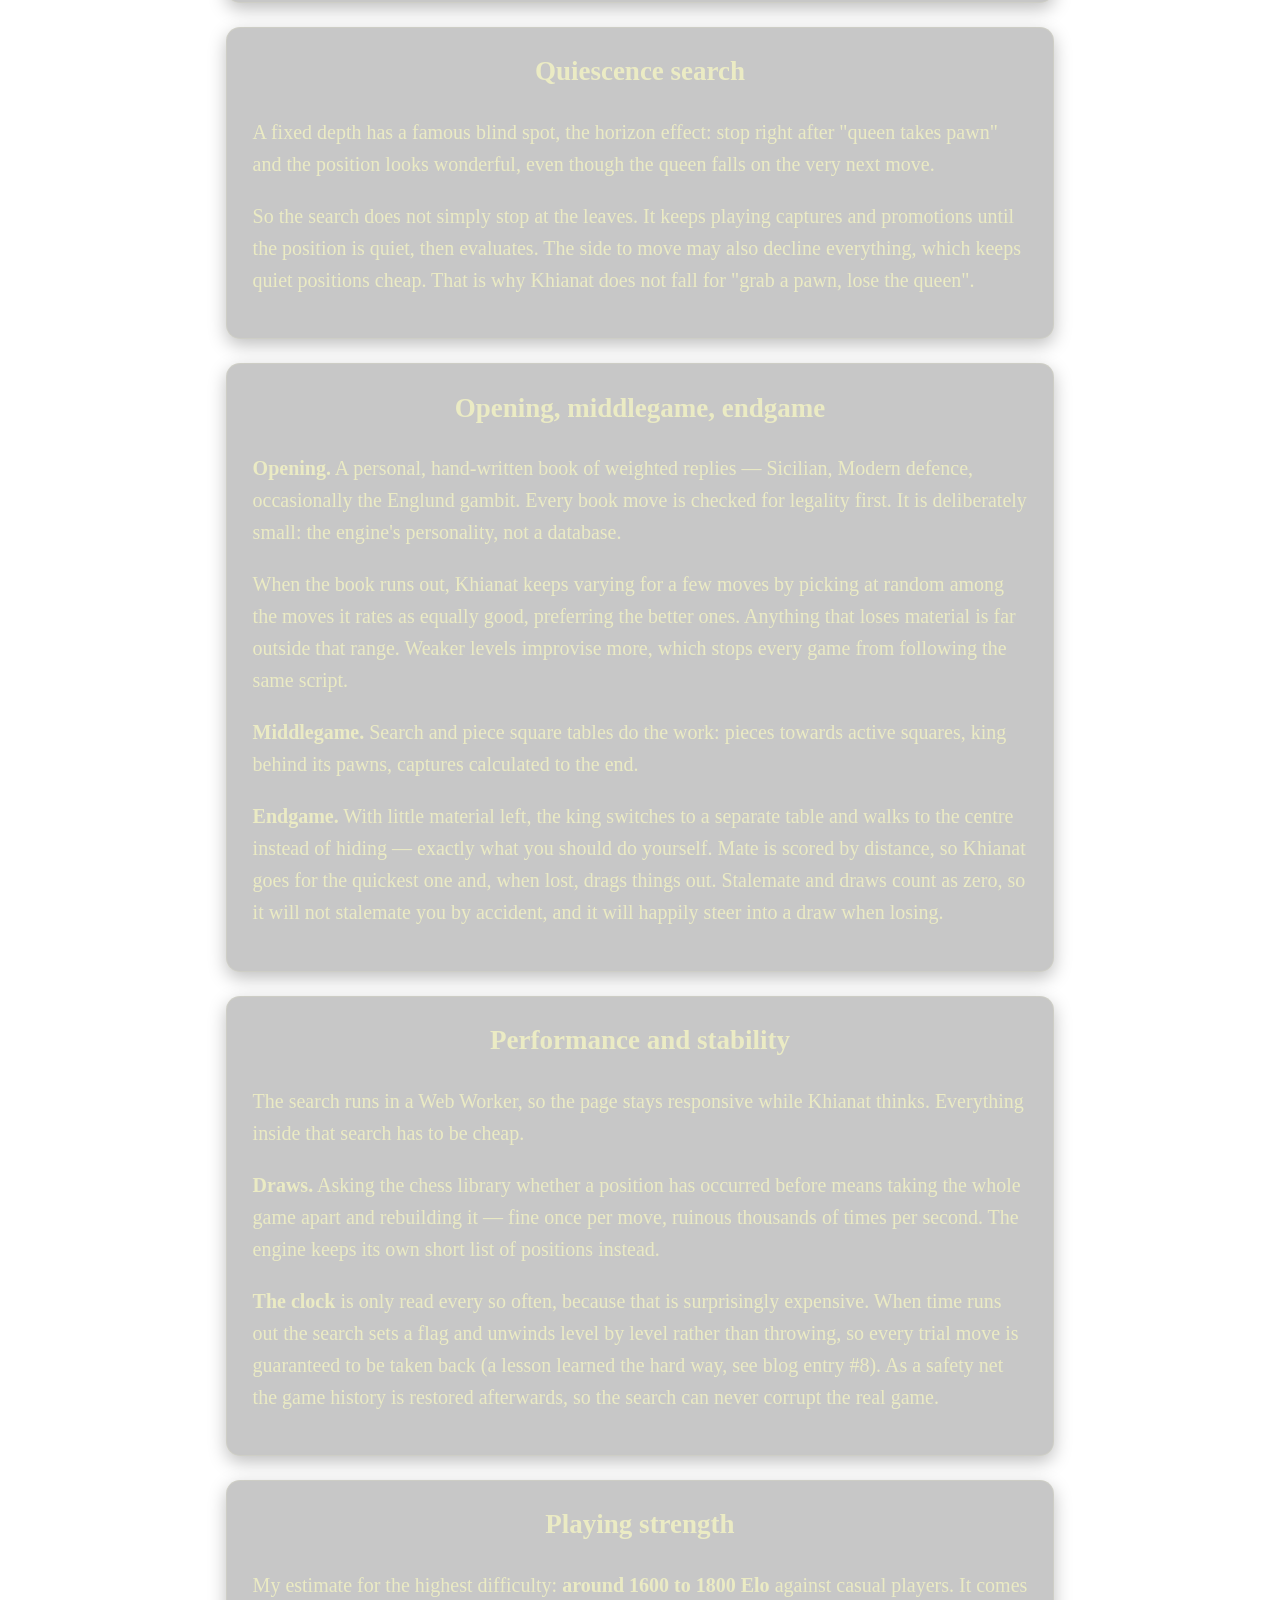
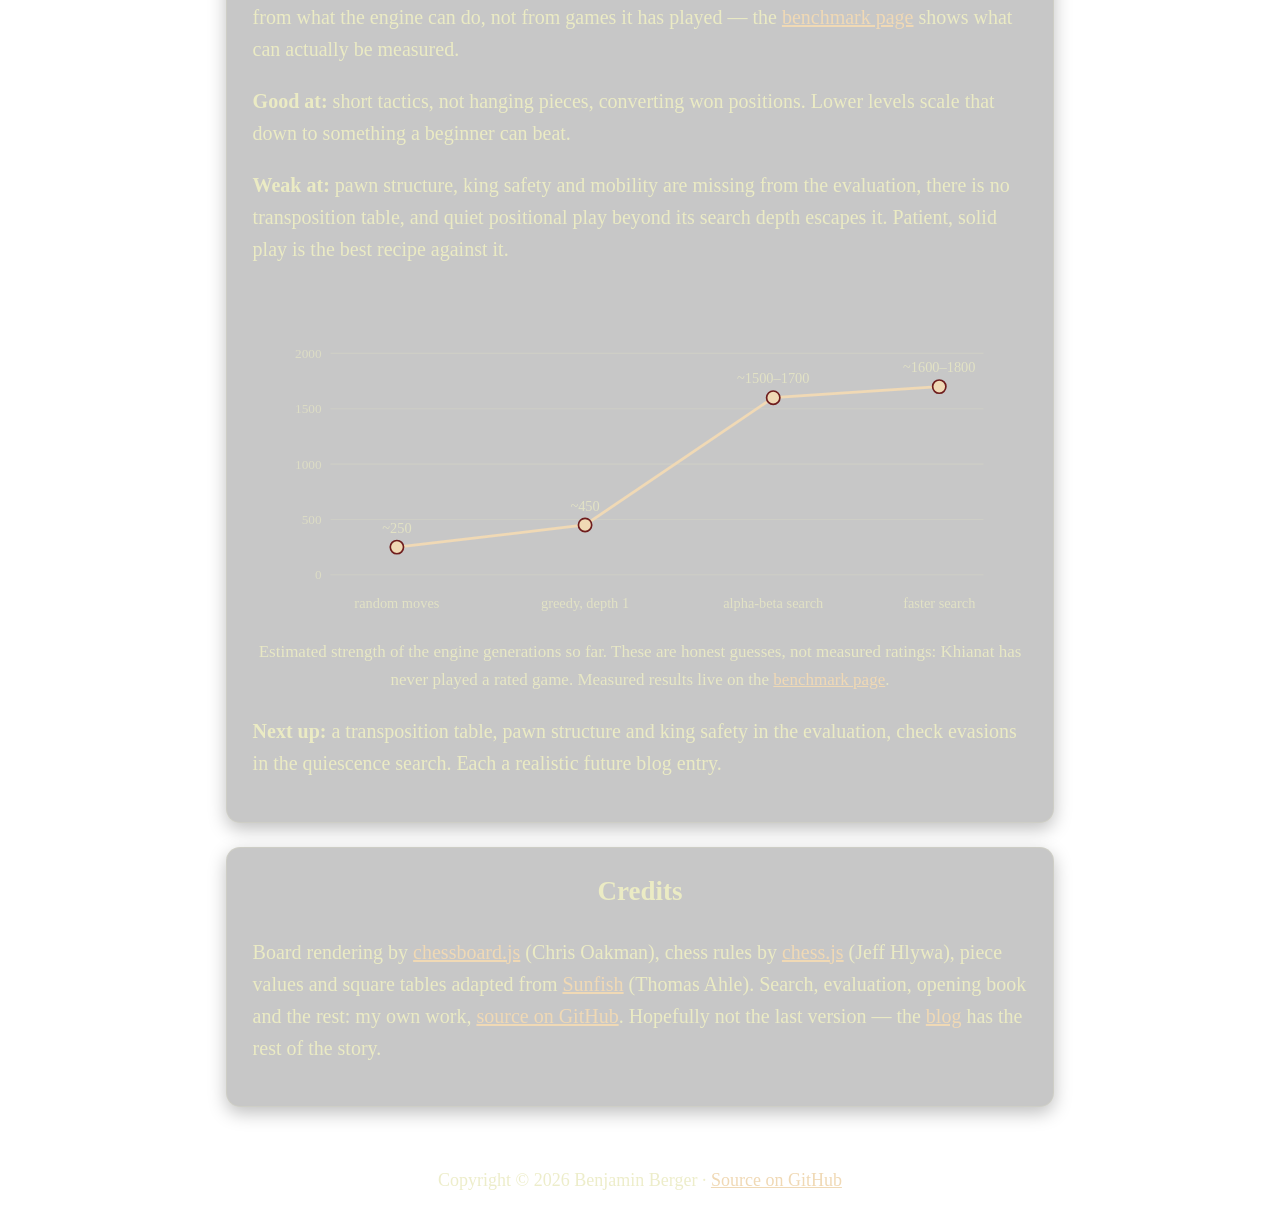
==== commit 8a5f7229: "trim text" ====
--- a/about.html
+++ b/about.html
@@ -25,8 +25,6 @@
   </head>
 
   <body>
-
-      <a href="#main" class="skip-link">Skip to content</a>
 
       <header class="site-header">
         <h1>About</h1>
@@ -46,25 +44,18 @@
       <main id="main">
 
         <section class="card doc">
-          <h2>What is Khianat?</h2>
-          <p>Khianat is my self-made chess engine. It runs completely in your browser: there is no engine server, no cloud, nothing phones home when you play. Everything you see on the Play page is plain HTML, CSS and JavaScript.</p>
-          <p>This page explains how the engine actually works, in the same order in which Khianat itself thinks about a move. All descriptions match the code that is really running on this site.</p>
-        </section>
-
-        <section class="card doc">
-          <h2>Why "Khianat"?</h2>
-          <p>When I started this project I happened to be learning Indonesian, and I was looking for a name that you would not find on any other chess site. That is how I stumbled over the word <em>khianat</em>: it means betrayal, treachery. It is one of the many Arabic loanwords in Indonesian, going back to Arabic <em>&#1582;&#1616;&#1610;&#1614;&#1575;&#1606;&#1614;&#1577;</em> (<em>khiy&#257;na</em>), which travelled through Classical Malay into modern Indonesian and, along other routes, into Persian, Turkish, Hindi and several more languages.</p>
-          <p>I liked the sound of it, and the meaning fits a chess engine that is supposed to win with tactics, traps and moves you did not see coming. The logo tells the same story: a humble pawn casting the shadow of a queen. It looks harmless. It is not.</p>
+          <h2>Khianat</h2>
+          <p>My self-made chess engine. It runs entirely in your browser: no engine server, no cloud, nothing phones home. This page explains how it works, in the order the engine itself thinks, and matches the code actually running here.</p>
+          <p><strong>The name.</strong> I was learning Indonesian when I started, and wanted something no other chess site would have. <em>Khianat</em> means betrayal &mdash; an Arabic loanword (<em>&#1582;&#1616;&#1610;&#1614;&#1575;&#1606;&#1614;&#1577;</em>, <em>khiy&#257;na</em>) that reached Indonesian through Malay. It fits an engine meant to win with tactics, traps and moves you did not see coming. The logo says the same: a pawn casting the shadow of a queen. It looks harmless. It is not.</p>
         </section>
 
         <section class="card doc">
           <h2>Architecture</h2>
-          <p>The project is split into small parts, each with one job:</p>
-          <p><strong>chess.js</strong> (by Jeff Hlywa) implements the rules of chess: it knows which moves are legal in a position, detects check, checkmate, stalemate and draws, and can play moves forward and take them back. Khianat never invents moves itself, it only chooses among the legal moves this library generates. Illegal moves are impossible by construction.</p>
-          <p><strong>chessboard.js</strong> (by Chris Oakman) draws the board and handles the dragging of pieces. It is pure presentation and knows nothing about the rules.</p>
-          <p><strong>evaluation.js</strong> is my evaluation function: it looks at a position and answers "who is better, and by how much?" with a single number.</p>
-          <p><strong>engine.js</strong> is the brain: the opening book and the search algorithm that decides which move to play.</p>
-          <p>One full engine move looks like this:</p>
+          <p>Four parts, each with one job:</p>
+          <p><strong>chess.js</strong> (Jeff Hlywa) knows the rules and generates the legal moves. Khianat only ever picks from that list, so illegal moves are impossible by construction.<br>
+          <strong>chessboard.js</strong> (Chris Oakman) draws the board and handles dragging. Pure presentation.<br>
+          <strong>evaluation.js</strong> answers one question about a position: who is better, and by how much?<br>
+          <strong>engine.js</strong> is the brain &mdash; opening book and search.</p>
           <figure>
             <div class="flow">
               <div class="flow-step">Player plays a move (White)</div>
@@ -83,9 +74,9 @@
 
         <section class="card doc">
           <h2>The evaluation function</h2>
-          <p>At the bottom of every calculation sits a simple question: is this position good or bad? Khianat answers it in centipawns (100 = one pawn) from White's point of view, using two ingredients:</p>
-          <p><strong>Material.</strong> Every piece type has a fixed value: a knight is worth roughly three pawns, a queen roughly nine. The exact numbers are adapted from the Sunfish engine.</p>
-          <p><strong>Piece square tables.</strong> The same piece is worth more on a good square than on a bad one. For every piece type there is an 8&times;8 table of bonuses and penalties. A knight in the center gets a bonus, a knight in the corner a hefty penalty. Black uses the same tables, mirrored vertically.</p>
+          <p>Is this position good or bad? Khianat answers in centipawns (100 = one pawn), from White's point of view, using two ingredients.</p>
+          <p><strong>Material.</strong> A knight is worth roughly three pawns, a queen roughly nine. The exact numbers are adapted from the Sunfish engine.</p>
+          <p><strong>Piece square tables.</strong> The same piece is worth more on a good square. Every piece type has an 8&times;8 table of bonuses and penalties &mdash; a knight in the centre gets a bonus, one in the corner a hefty penalty. Black uses the same tables, mirrored.</p>
           <figure>
             <div class="heatmap">
               <div class="h-n3">-66</div><div class="h-n3">-53</div><div class="h-n3">-75</div><div class="h-n3">-75</div><div class="h-n1">-10</div><div class="h-n3">-55</div><div class="h-n3">-58</div><div class="h-n3">-70</div>
@@ -99,13 +90,13 @@
             </div>
             <figcaption>The knight table from White's point of view (rank 8 at the top). Light squares are good, dark squares are bad: knights belong in the center, not on the rim.</figcaption>
           </figure>
-          <p>The evaluation walks over all 64 squares and adds everything up: White's material and square bonuses count positive, Black's count negative. Deliberately missing (so far): pawn structure, king safety and mobility.</p>
+          <p>All 64 squares are added up, White positive, Black negative. Deliberately missing so far: pawn structure, king safety and mobility.</p>
         </section>
 
         <section class="card doc">
           <h2>The search: Minimax</h2>
-          <p>A good evaluation of the current position is not enough, because chess is about what happens next. So Khianat builds a tree: my possible moves, all your answers to each of them, all my answers to those, and so on. At the leaves of the tree the evaluation function is called.</p>
-          <p>The values then flow back up by the Minimax rule: on my turns I pick the maximum (best for me), on your turns I assume you pick the minimum (worst for me). Khianat plays the move whose subtree survives this pessimistic calculation best. In the code this is written in the negamax form, which is the same algorithm with the sign flipped at every level, so one function handles both colors.</p>
+          <p>Judging the current position is not enough, because chess is about what happens next. So Khianat builds a tree: its moves, your answers, its answers to those. The evaluation runs at the leaves.</p>
+          <p>The values flow back up by the Minimax rule: on its own turns it takes the maximum, on yours it assumes you take the minimum. The move whose subtree survives that pessimism best gets played. (In the code it is the negamax form: the same thing with the sign flipped each level, so one function serves both colours.)</p>
           <figure>
             <svg viewBox="0 0 700 310" xmlns="http://www.w3.org/2000/svg" role="img" aria-label="Minimax tree example">
               <g stroke="rgba(235,235,196,0.5)" stroke-width="1.5">
@@ -144,13 +135,13 @@
             </svg>
             <figcaption>A tiny two-ply tree. Move b looks tempting (+9), but the opponent would answer with the +2 line, so move a with a safe +3 is better.</figcaption>
           </figure>
-          <p><strong>Iterative deepening.</strong> Khianat does not search one fixed depth. It searches depth 1, then depth 2, then depth 3 and so on until its time budget is used up, and plays the best move of the last fully completed depth. This has two nice effects: the thinking time is predictable, and in simple positions (especially endgames) the search automatically reaches much deeper. If only one legal move exists, it is played instantly.</p>
+          <p><strong>Iterative deepening.</strong> Rather than one fixed depth, Khianat searches depth 1, then 2, then 3, until its time is up, and plays the best move of the last completed depth. The thinking time stays predictable, and in simple positions the search reaches much deeper by itself. With only one legal move, it plays instantly.</p>
           <p><strong>Difficulty levels.</strong> The difficulty levels on the Play page simply control this search: lower levels cap the search depth and thinking time, the highest level is the unrestricted engine. Same brain, shorter or longer leash.</p>
         </section>
 
         <section class="card doc">
           <h2>Alpha-beta pruning</h2>
-          <p>The move tree grows brutally fast: with roughly 35 legal moves per position, four half-moves already mean over a million leaves. Alpha-beta pruning cuts this down without changing the result. The idea: while searching, remember the best result each side can already force (called alpha and beta). As soon as a branch is proven to be worse than something we already have, the rest of that branch cannot influence the final decision and is skipped.</p>
+          <p>The tree grows brutally fast: at roughly 35 legal moves per position, four half-moves already mean over a million leaves. Alpha-beta pruning cuts that down without changing the result. While searching, it remembers the best each side can already force. Once a branch is proven worse than something already in hand, the rest of it cannot change the decision and is skipped.</p>
           <figure>
             <svg viewBox="0 0 700 310" xmlns="http://www.w3.org/2000/svg" role="img" aria-label="Alpha-beta pruning example">
               <g stroke="rgba(235,235,196,0.5)" stroke-width="1.5">
@@ -211,29 +202,30 @@
 
         <section class="card doc">
           <h2>Quiescence search</h2>
-          <p>A fixed search depth has a famous blind spot called the horizon effect: if the search stops right after "queen takes pawn", the position looks great, even when the queen gets captured on the very next move, just beyond the horizon.</p>
-          <p>Khianat avoids this with a quiescence search: at the leaves of the tree the search does not simply stop, it keeps playing captures and promotions (only those) until the position is quiet, and evaluates then. The side to move may also "stand pat", i.e. decline all captures, so quiet positions stay cheap. As a result Khianat does not fall for the classic "grab a pawn, lose the queen" trap.</p>
+          <p>A fixed depth has a famous blind spot, the horizon effect: stop right after "queen takes pawn" and the position looks wonderful, even though the queen falls on the very next move.</p>
+          <p>So the search does not simply stop at the leaves. It keeps playing captures and promotions until the position is quiet, then evaluates. The side to move may also decline everything, which keeps quiet positions cheap. That is why Khianat does not fall for "grab a pawn, lose the queen".</p>
         </section>
 
         <section class="card doc">
           <h2>Opening, middlegame, endgame</h2>
-          <p><strong>Opening.</strong> For the first one or two moves Khianat plays its personal, hand-written opening book: a small table of positions with weighted replies (Sicilian, Modern defense, occasionally even the Englund gambit). Every book move is checked against the legal moves before it is played. The book is deliberately small; it is the engine's personality, not a database.</p>
-          <p>Once the book runs out, Khianat keeps varying for a few more moves: it picks at random among the moves it rates as equally good, preferring the better ones. Anything that loses material is far outside that range and never chosen. Weaker levels improvise more than strong ones, which is what stops every game from following the same script.</p>
-          <p><strong>Middlegame.</strong> Here the search and the piece square tables do the work: pieces are pushed towards active squares, the king hides behind its pawns, captures are calculated to the end.</p>
-          <p><strong>Endgame.</strong> When little non-pawn material is left on the board, the king switches to a separate endgame table: instead of hiding in the corner it walks to the center, which is exactly what you should do in a real endgame. Checkmate is scored as a huge value minus the distance to mate, so Khianat prefers the fastest mate and, when losing, drags things out as long as possible. Stalemate and drawn positions (fifty-move rule, threefold repetition, insufficient material) count as 0, so the engine will not accidentally stalemate you in a winning position, and it will happily steer into a draw when it is lost.</p>
+          <p><strong>Opening.</strong> A personal, hand-written book of weighted replies &mdash; Sicilian, Modern defence, occasionally the Englund gambit. Every book move is checked for legality first. It is deliberately small: the engine's personality, not a database.</p>
+          <p>When the book runs out, Khianat keeps varying for a few moves by picking at random among the moves it rates as equally good, preferring the better ones. Anything that loses material is far outside that range. Weaker levels improvise more, which stops every game from following the same script.</p>
+          <p><strong>Middlegame.</strong> Search and piece square tables do the work: pieces towards active squares, king behind its pawns, captures calculated to the end.</p>
+          <p><strong>Endgame.</strong> With little material left, the king switches to a separate table and walks to the centre instead of hiding &mdash; exactly what you should do yourself. Mate is scored by distance, so Khianat goes for the quickest one and, when lost, drags things out. Stalemate and draws count as zero, so it will not stalemate you by accident, and it will happily steer into a draw when losing.</p>
         </section>
 
         <section class="card doc">
           <h2>Performance and stability</h2>
-          <p>The search runs in a Web Worker, a background thread, so the page stays responsive while Khianat thinks (if the browser does not allow a worker, the engine simply thinks in the foreground instead). Beyond that, the search has to be a bit careful:</p>
-          <p>Draws are another example of something that has to be cheap. Asking the chess library whether a position has occurred before means taking the entire game apart and putting it back together, which is fine once per move but ruinous inside a search that visits thousands of positions per second. The engine therefore keeps its own short list of positions and counts the moves since the last capture itself.</p>
-          <p>The clock is only checked every so often, because reading the system time is surprisingly expensive. When the time is up, the search does not abort with an exception; it sets a flag and unwinds level by level, so every trial move is guaranteed to be taken back (a lesson learned the hard way, see blog entry #8). As a second safety net the engine remembers the length of the real game history before thinking and restores it afterwards, so the game state can never be corrupted by the search.</p>
-          <p>With all of this, Khianat at full strength searches several half-moves deep in the middlegame and clearly deeper in the endgame.</p>
+          <p>The search runs in a Web Worker, so the page stays responsive while Khianat thinks. Everything inside that search has to be cheap.</p>
+          <p><strong>Draws.</strong> Asking the chess library whether a position has occurred before means taking the whole game apart and rebuilding it &mdash; fine once per move, ruinous thousands of times per second. The engine keeps its own short list of positions instead.</p>
+          <p><strong>The clock</strong> is only read every so often, because that is surprisingly expensive. When time runs out the search sets a flag and unwinds level by level rather than throwing, so every trial move is guaranteed to be taken back (a lesson learned the hard way, see blog entry #8). As a safety net the game history is restored afterwards, so the search can never corrupt the real game.</p>
         </section>
 
         <section class="card doc">
           <h2>Playing strength</h2>
-          <p>My honest estimate, and it really is only an estimate: around 1600 to 1800 Elo against human casual players at the highest difficulty. It comes from what the engine can do, not from games it has played, so treat it accordingly. The <a href="benchmark.html">benchmark page</a> explains what can actually be measured and shows those results. Khianat calculates short tactics reliably, does not hang pieces to simple threats and wins won positions cleanly. The lower difficulty levels scale this down to something a beginner can beat. Its known weaknesses: the evaluation knows nothing about pawn structure, king safety or mobility, there is no transposition table (the same position reached by different move orders is searched again), and quiet positional play beyond its search depth escapes it. Patient, solid play is the best recipe against it.</p>
+          <p>My estimate for the highest difficulty: <strong>around 1600 to 1800 Elo</strong> against casual players. It comes from what the engine can do, not from games it has played &mdash; the <a href="benchmark.html">benchmark page</a> shows what can actually be measured.</p>
+          <p><strong>Good at:</strong> short tactics, not hanging pieces, converting won positions. Lower levels scale that down to something a beginner can beat.</p>
+          <p><strong>Weak at:</strong> pawn structure, king safety and mobility are missing from the evaluation, there is no transposition table, and quiet positional play beyond its search depth escapes it. Patient, solid play is the best recipe against it.</p>
           <figure>
             <svg viewBox="0 0 700 310" xmlns="http://www.w3.org/2000/svg" role="img" aria-label="Elo history of Khianat">
               <g stroke="rgba(235,235,196,0.2)" stroke-width="1">
@@ -270,12 +262,12 @@
             </svg>
             <figcaption>Estimated strength of the engine generations so far. These are honest guesses, not measured ratings: Khianat has never played a rated game. Measured results live on the <a href="benchmark.html">benchmark page</a>.</figcaption>
           </figure>
-          <p><strong>What could come next?</strong> A transposition table, pawn structure and king safety in the evaluation, and check evasions in the quiescence search. Each of these is a realistic future blog entry.</p>
+          <p><strong>Next up:</strong> a transposition table, pawn structure and king safety in the evaluation, check evasions in the quiescence search. Each a realistic future blog entry.</p>
         </section>
 
         <section class="card doc">
           <h2>Credits</h2>
-          <p>The board rendering comes from chessboard.js by Chris Oakman (<a href="https://chessboardjs.com/index.html">chessboardjs.com</a>), the chess rules from chess.js by Jeff Hlywa (<a href="https://github.com/jhlywa/chess.js">github.com/jhlywa/chess.js</a>). The piece values and piece square tables are adapted from the Sunfish engine by Thomas Ahle (<a href="https://github.com/thomasahle/sunfish">github.com/thomasahle/sunfish</a>). Search, evaluation glue, opening book and everything else: my own work. The full source code is on <a href="https://github.com/ElectroweakCat/Khianat">GitHub</a>. This is hopefully not the last version of Khianat, there are many improvements yet to come. Feel free to check out the blog!</p>
+          <p>Board rendering by <a href="https://chessboardjs.com/index.html">chessboard.js</a> (Chris Oakman), chess rules by <a href="https://github.com/jhlywa/chess.js">chess.js</a> (Jeff Hlywa), piece values and square tables adapted from <a href="https://github.com/thomasahle/sunfish">Sunfish</a> (Thomas Ahle). Search, evaluation, opening book and the rest: my own work, <a href="https://github.com/ElectroweakCat/Khianat">source on GitHub</a>. Hopefully not the last version &mdash; the <a href="blog.html">blog</a> has the rest of the story.</p>
         </section>
 
       </main>
--- a/style.css
+++ b/style.css
@@ -77,23 +77,6 @@
   border: 0;
 }
 
-/* only shown while it has keyboard focus */
-.skip-link {
-  position: absolute;
-  left: -9999px;
-  top: 0;
-  z-index: 20;
-  background: var(--accent);
-  color: #5a1414;
-  padding: 0.6rem 1.1rem;
-  border-radius: 0 0 8px 0;
-  text-decoration: none;
-}
-
-.skip-link:focus {
-  left: 0;
-}
-
 body {
   margin: 0;
   min-height: 100vh;
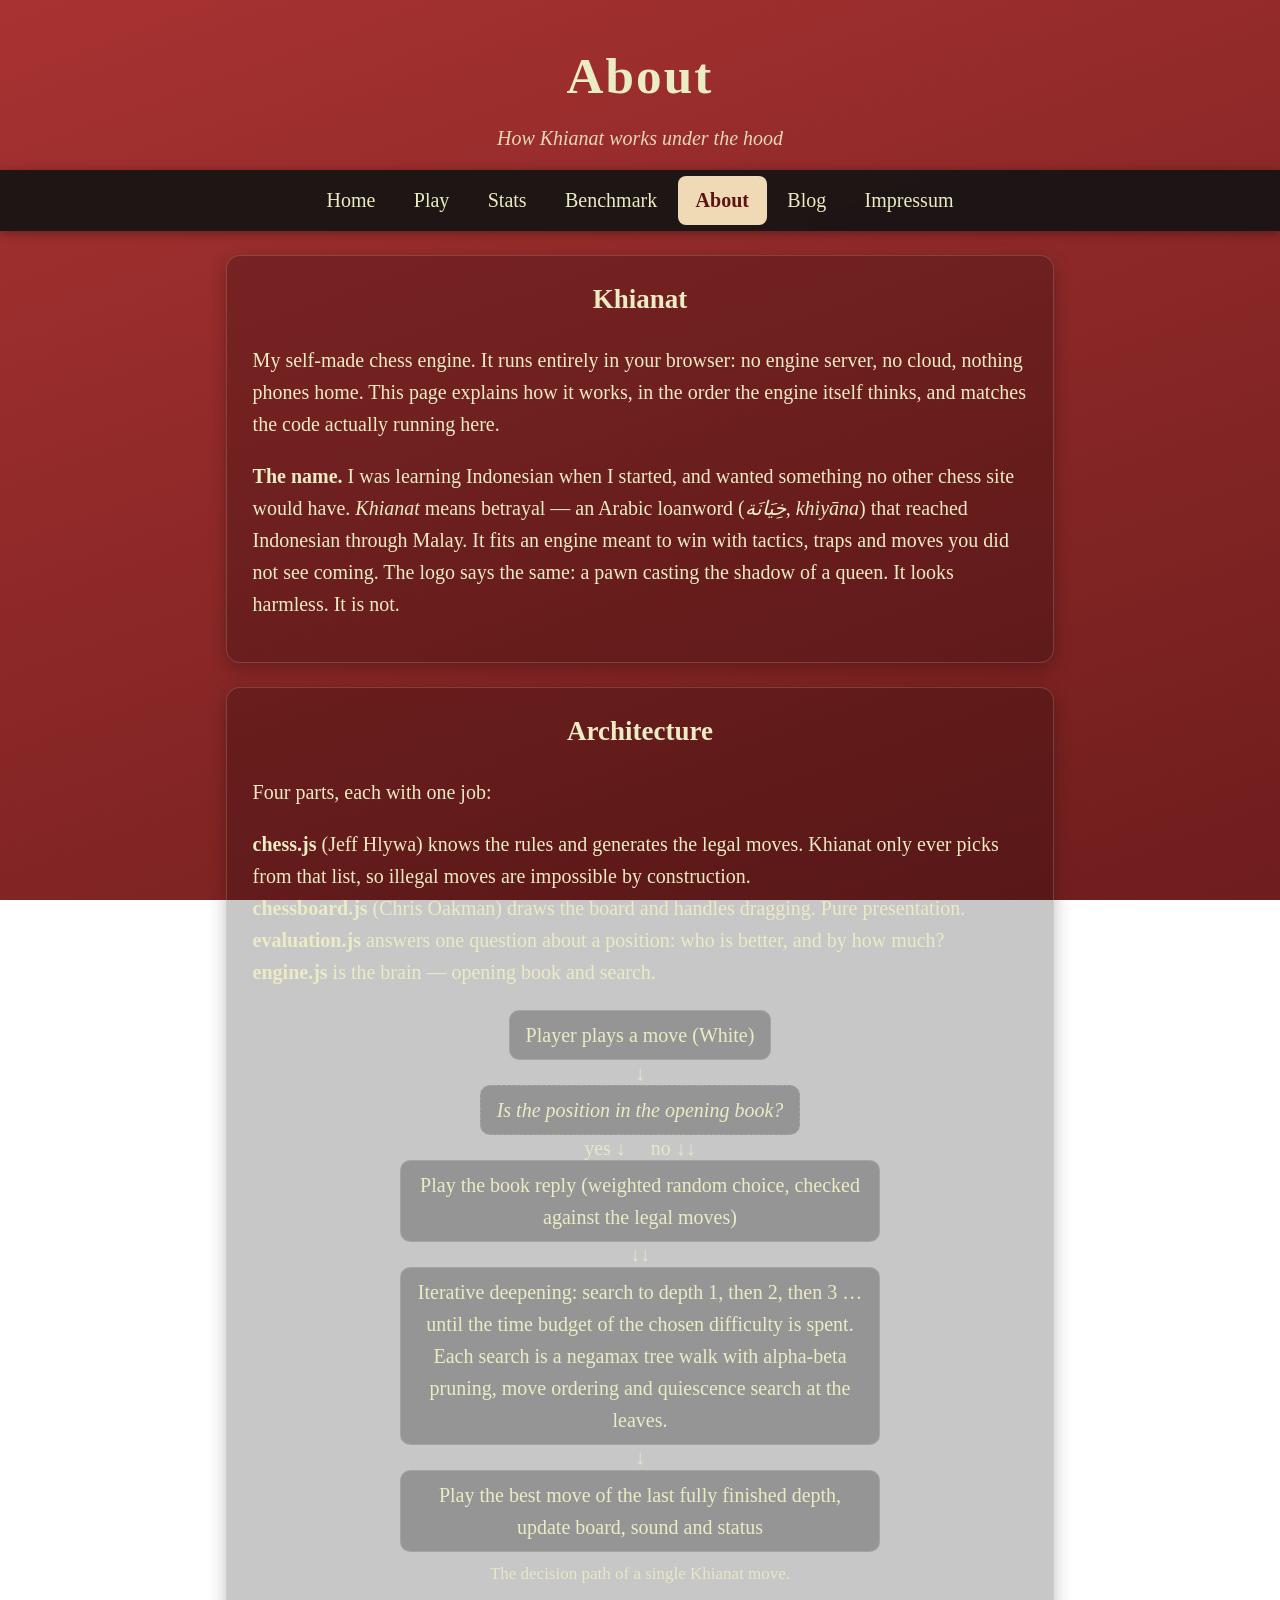
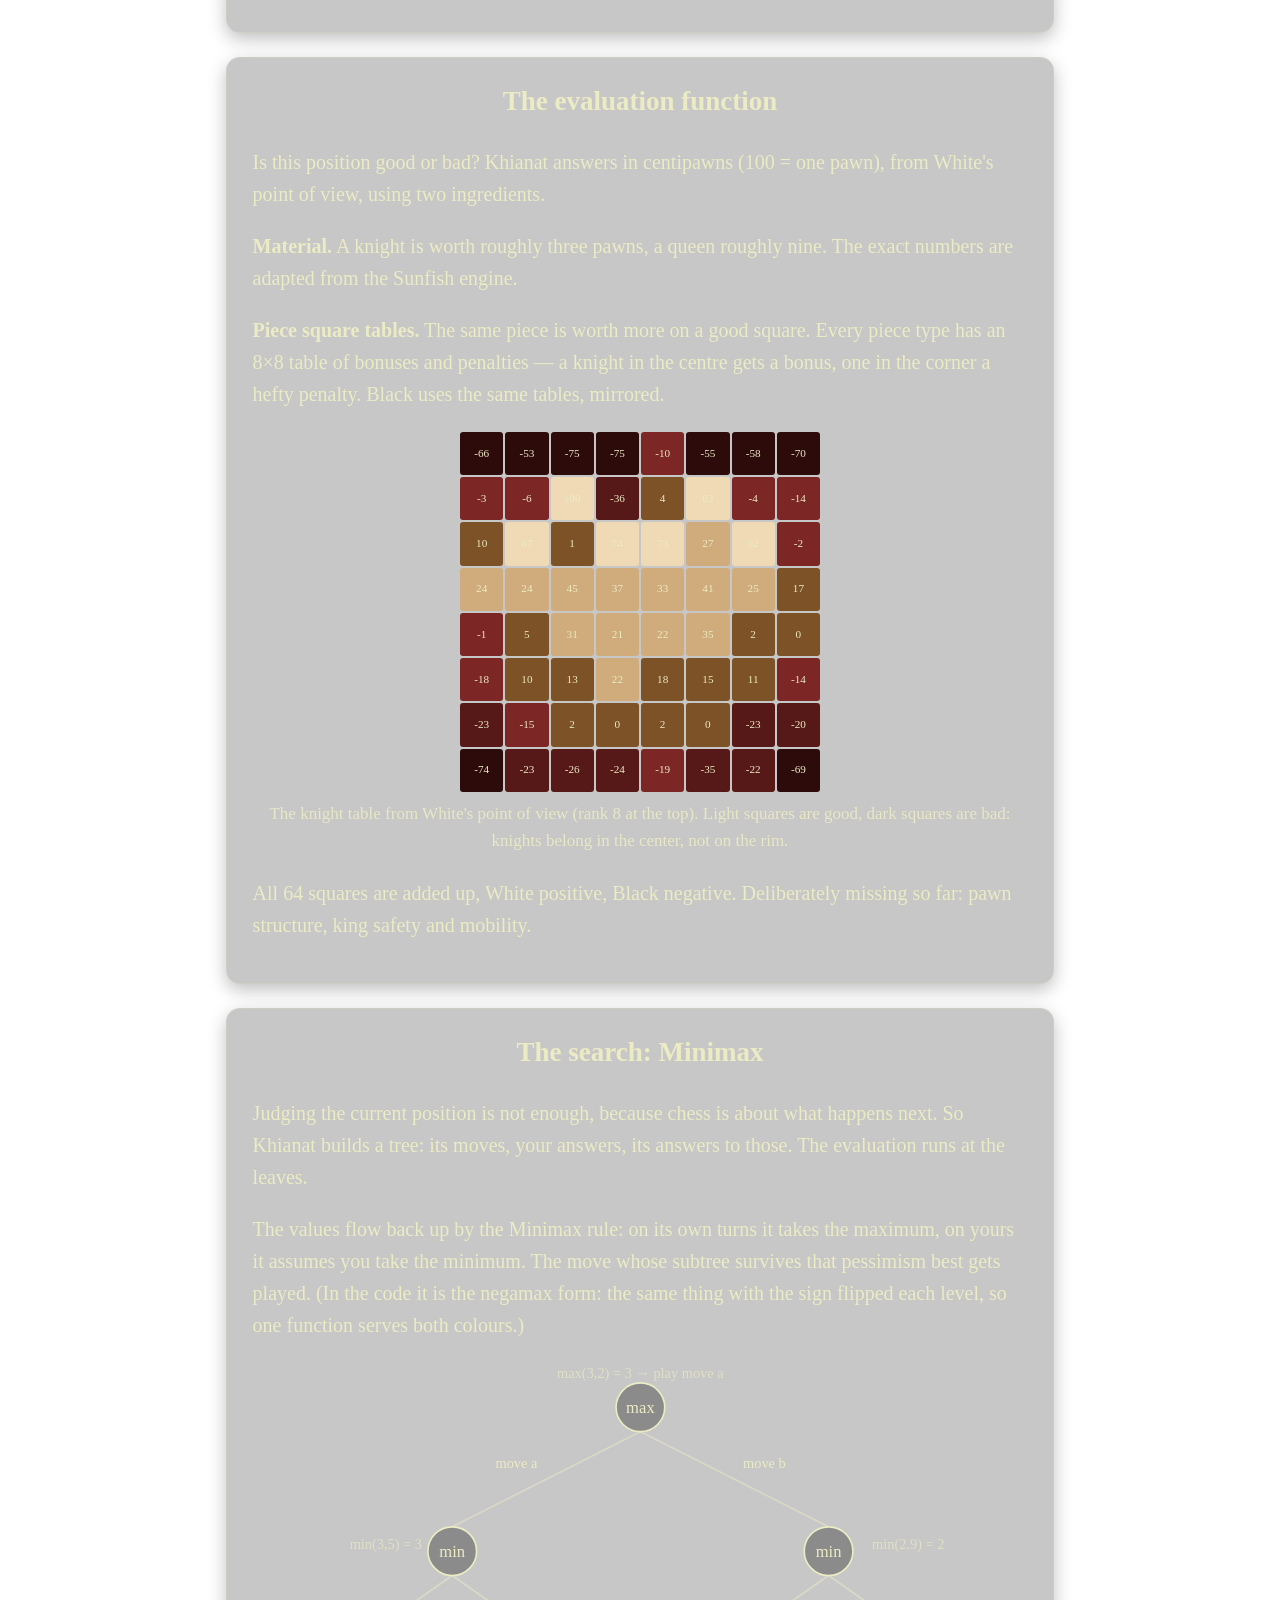
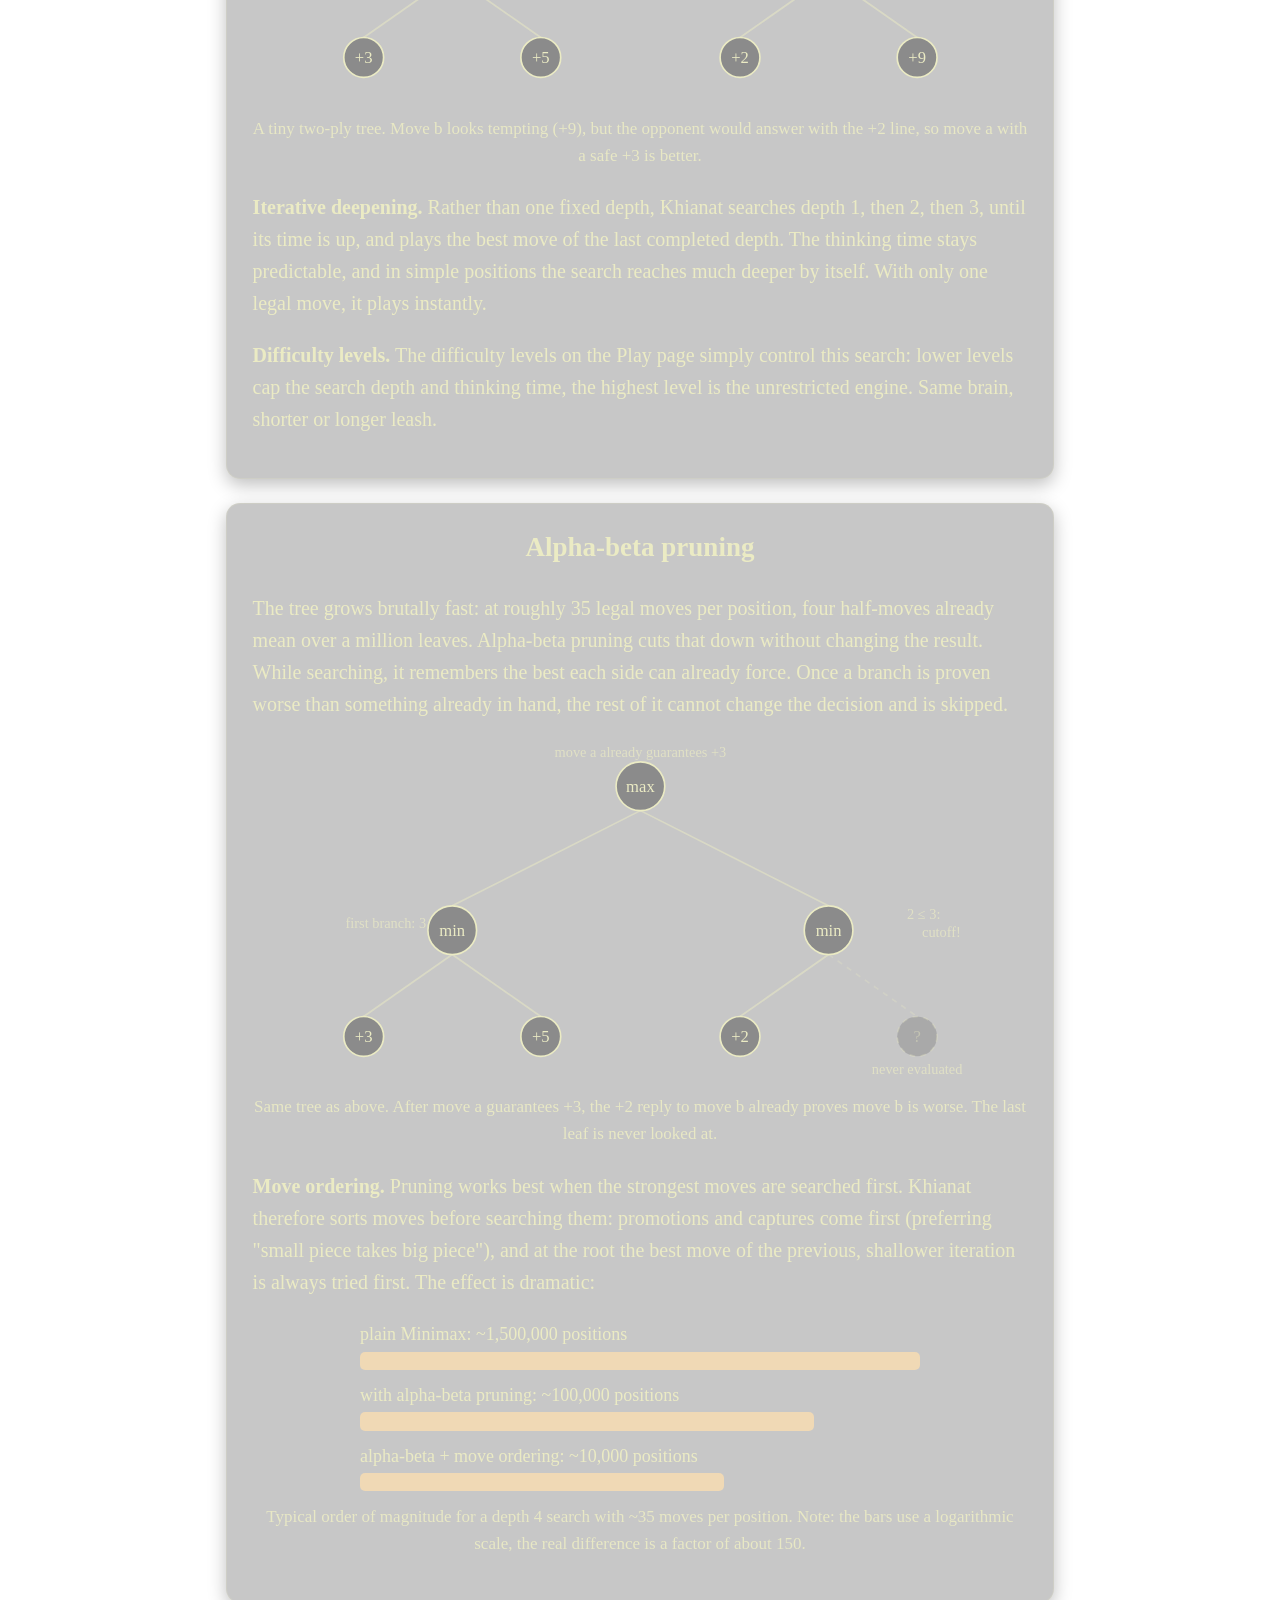
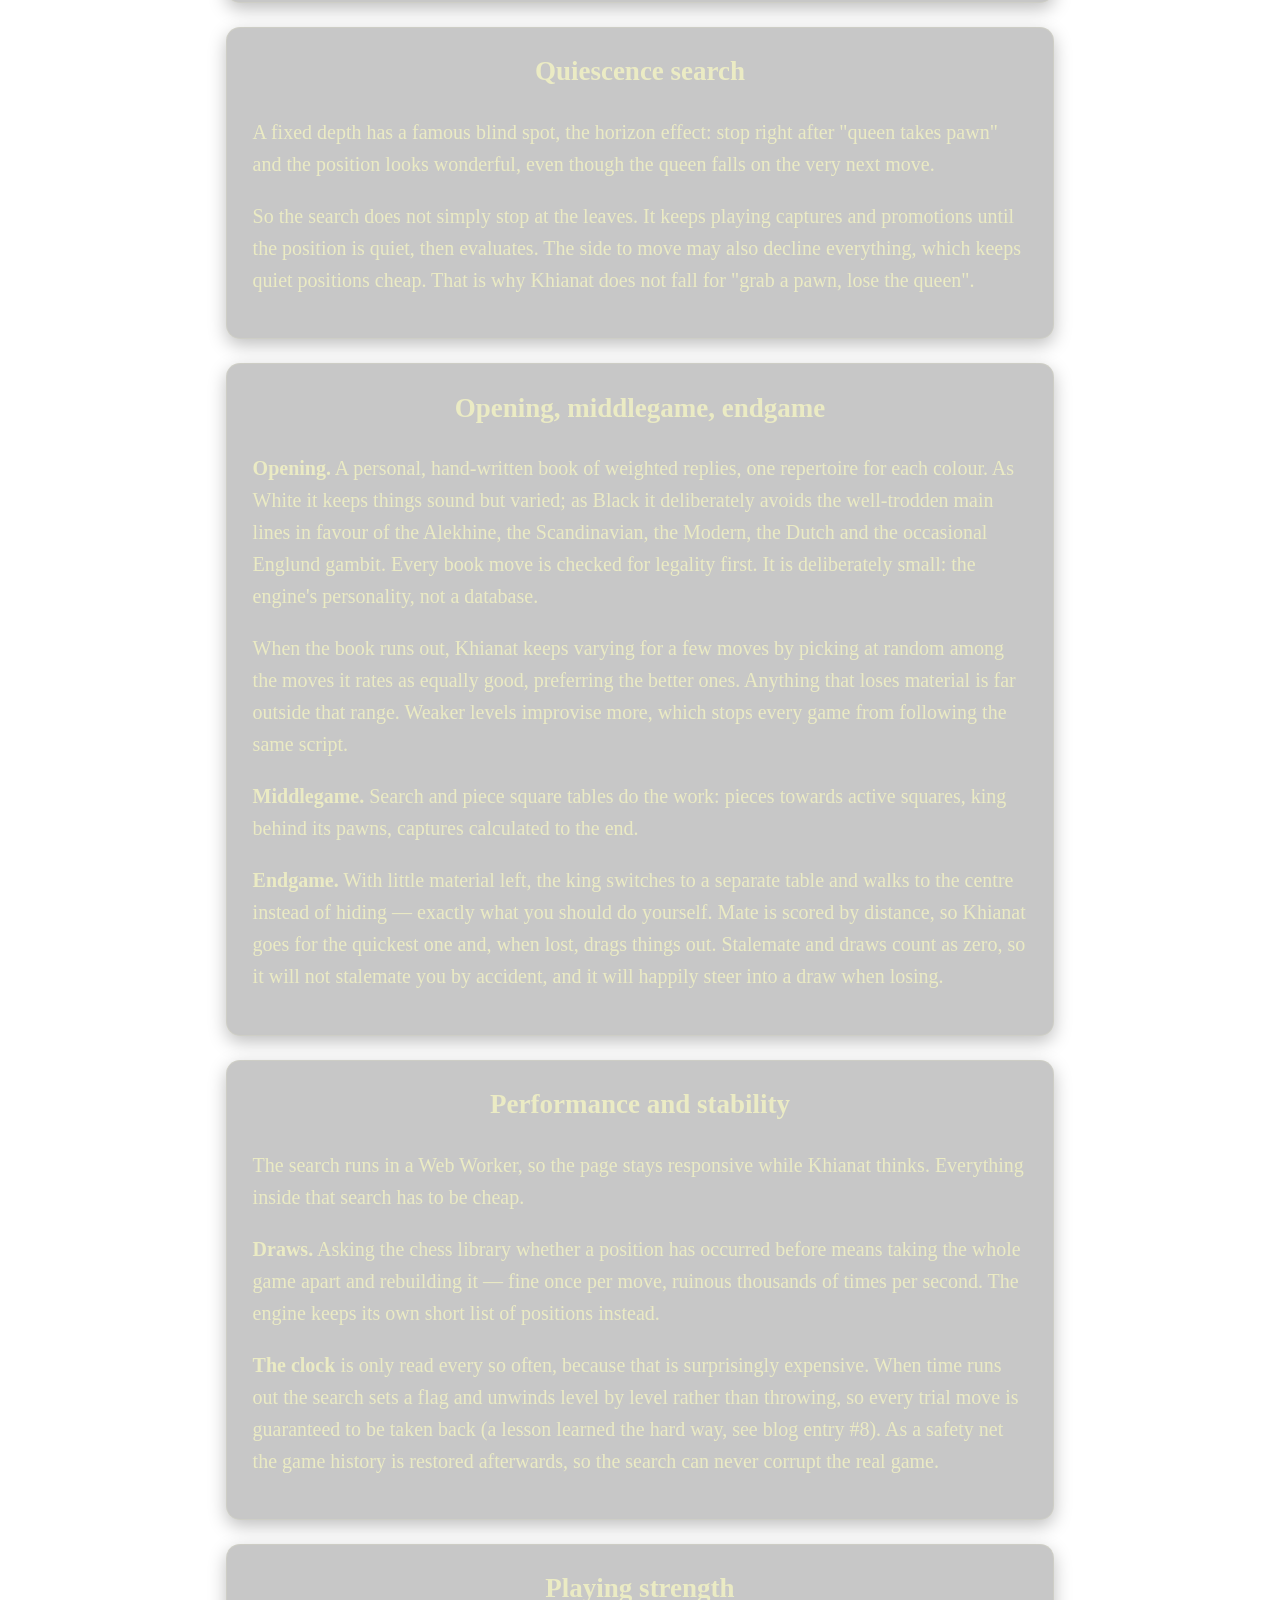
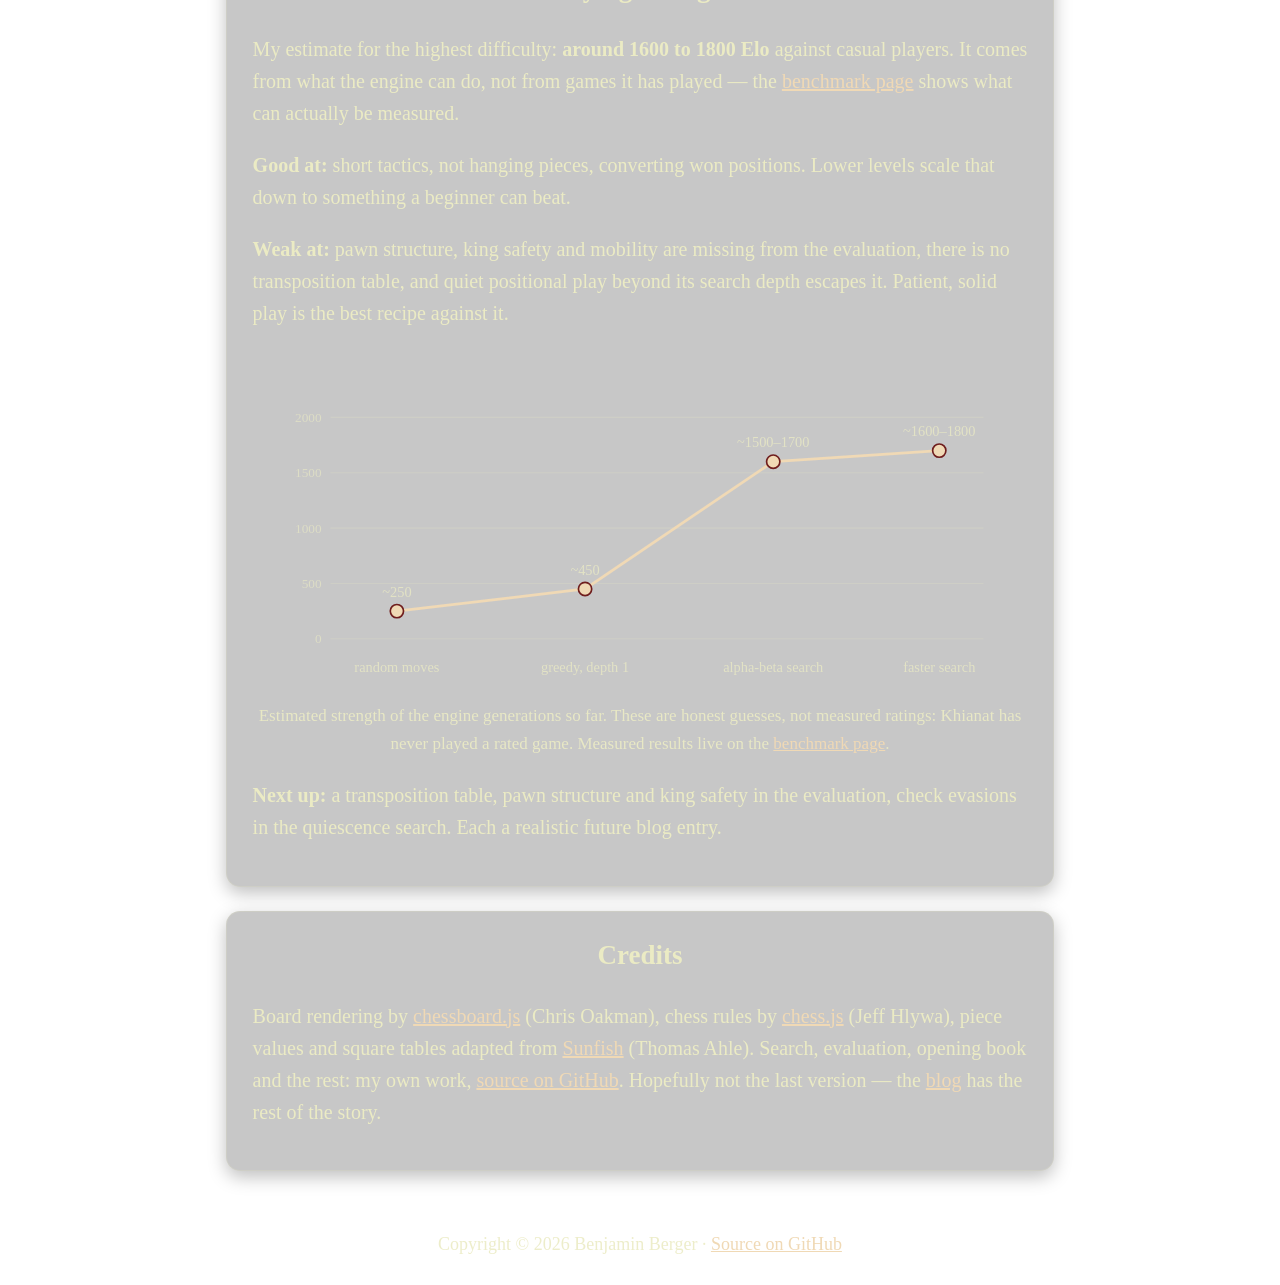
==== commit 8bd453a6: "Switch colors Play as black implementation + book moves" ====
--- a/about.html
+++ b/about.html
@@ -21,7 +21,7 @@
       <link rel="icon" type="image/svg+xml" href="favicon.svg">
 
       <!-- central stylesheet -->
-      <link rel="stylesheet" href="style.css">
+      <link rel="stylesheet" href="style.css?v=4">
   </head>
 
   <body>
@@ -208,7 +208,7 @@
 
         <section class="card doc">
           <h2>Opening, middlegame, endgame</h2>
-          <p><strong>Opening.</strong> A personal, hand-written book of weighted replies &mdash; Sicilian, Modern defence, occasionally the Englund gambit. Every book move is checked for legality first. It is deliberately small: the engine's personality, not a database.</p>
+          <p><strong>Opening.</strong> A personal, hand-written book of weighted replies, one repertoire for each colour. As White it keeps things sound but varied; as Black it deliberately avoids the well-trodden main lines in favour of the Alekhine, the Scandinavian, the Modern, the Dutch and the occasional Englund gambit. Every book move is checked for legality first. It is deliberately small: the engine's personality, not a database.</p>
           <p>When the book runs out, Khianat keeps varying for a few moves by picking at random among the moves it rates as equally good, preferring the better ones. Anything that loses material is far outside that range. Weaker levels improvise more, which stops every game from following the same script.</p>
           <p><strong>Middlegame.</strong> Search and piece square tables do the work: pieces towards active squares, king behind its pawns, captures calculated to the end.</p>
           <p><strong>Endgame.</strong> With little material left, the king switches to a separate table and walks to the centre instead of hiding &mdash; exactly what you should do yourself. Mate is scored by distance, so Khianat goes for the quickest one and, when lost, drags things out. Stalemate and draws count as zero, so it will not stalemate you by accident, and it will happily steer into a draw when losing.</p>
--- a/style.css
+++ b/style.css
@@ -250,8 +250,9 @@
 
 /* ---------- Chessboard ---------- */
 
+/* the board never gets taller than the screen, which matters in landscape */
 #myBoard {
-  width: min(100%, 520px);
+  width: min(100%, 520px, 72vh);
   margin: 0 auto 1rem;
 }
 
@@ -266,16 +267,20 @@
   flex-wrap: wrap;
   align-items: center;
   gap: 1px;
-  min-height: 26px;
+  min-height: clamp(22px, 6vw, 28px);
   width: min(100%, 520px);
   margin: 0 auto;
   color: var(--cream-muted);
   font-size: 0.9em;
 }
 
+/* sized in relation to the screen, with a hard ceiling: without the explicit
+   height these render at their natural size, which is enormous on a phone */
 .captured img {
-  width: 22px;
-  height: 22px;
+  flex: 0 0 auto;
+  width: clamp(18px, 5vw, 24px);
+  height: clamp(18px, 5vw, 24px);
+  object-fit: contain;
 }
 
 .captured .material-diff {
@@ -587,15 +592,11 @@
 
 /* ---------- Mobile ---------- */
 
-@media (max-width: 600px) {
+@media (max-width: 700px) {
   .card {
     padding: 1rem 0.9rem;
   }
 
-  .site-nav a {
-    padding: 0.5rem 0.7rem;
-  }
-
   main {
     padding: 1rem 0.6rem 0;
   }
@@ -603,4 +604,49 @@
   hr {
     width: 85%;
   }
-}
+
+  /* seven links wrap to two rows on a phone. Sticky, that would permanently
+     cover a quarter of the screen while playing, so it scrolls away here. */
+  .site-nav {
+    position: static;
+    padding: 0.3rem 0.4rem;
+  }
+
+  .site-nav a {
+    padding: 0.4rem 0.65rem;
+    font-size: 0.95em;
+  }
+
+  .site-header {
+    padding: 1.3rem 1rem 0.6rem;
+  }
+
+  .site-logo {
+    width: 64px;
+    height: 64px;
+  }
+}
+
+/* landscape on a phone: almost no height to spare, so the decoration goes */
+@media (orientation: landscape) and (max-height: 520px) {
+  .site-header {
+    padding: 0.6rem 1rem 0.3rem;
+  }
+
+  .site-logo,
+  .site-header .tagline {
+    display: none;
+  }
+
+  .site-header h1 {
+    font-size: 1.7rem;
+  }
+}
+
+/* no double tap zoom and no 300 ms delay on the things you tap while playing */
+button,
+select,
+.site-nav a,
+#myBoard {
+  touch-action: manipulation;
+}
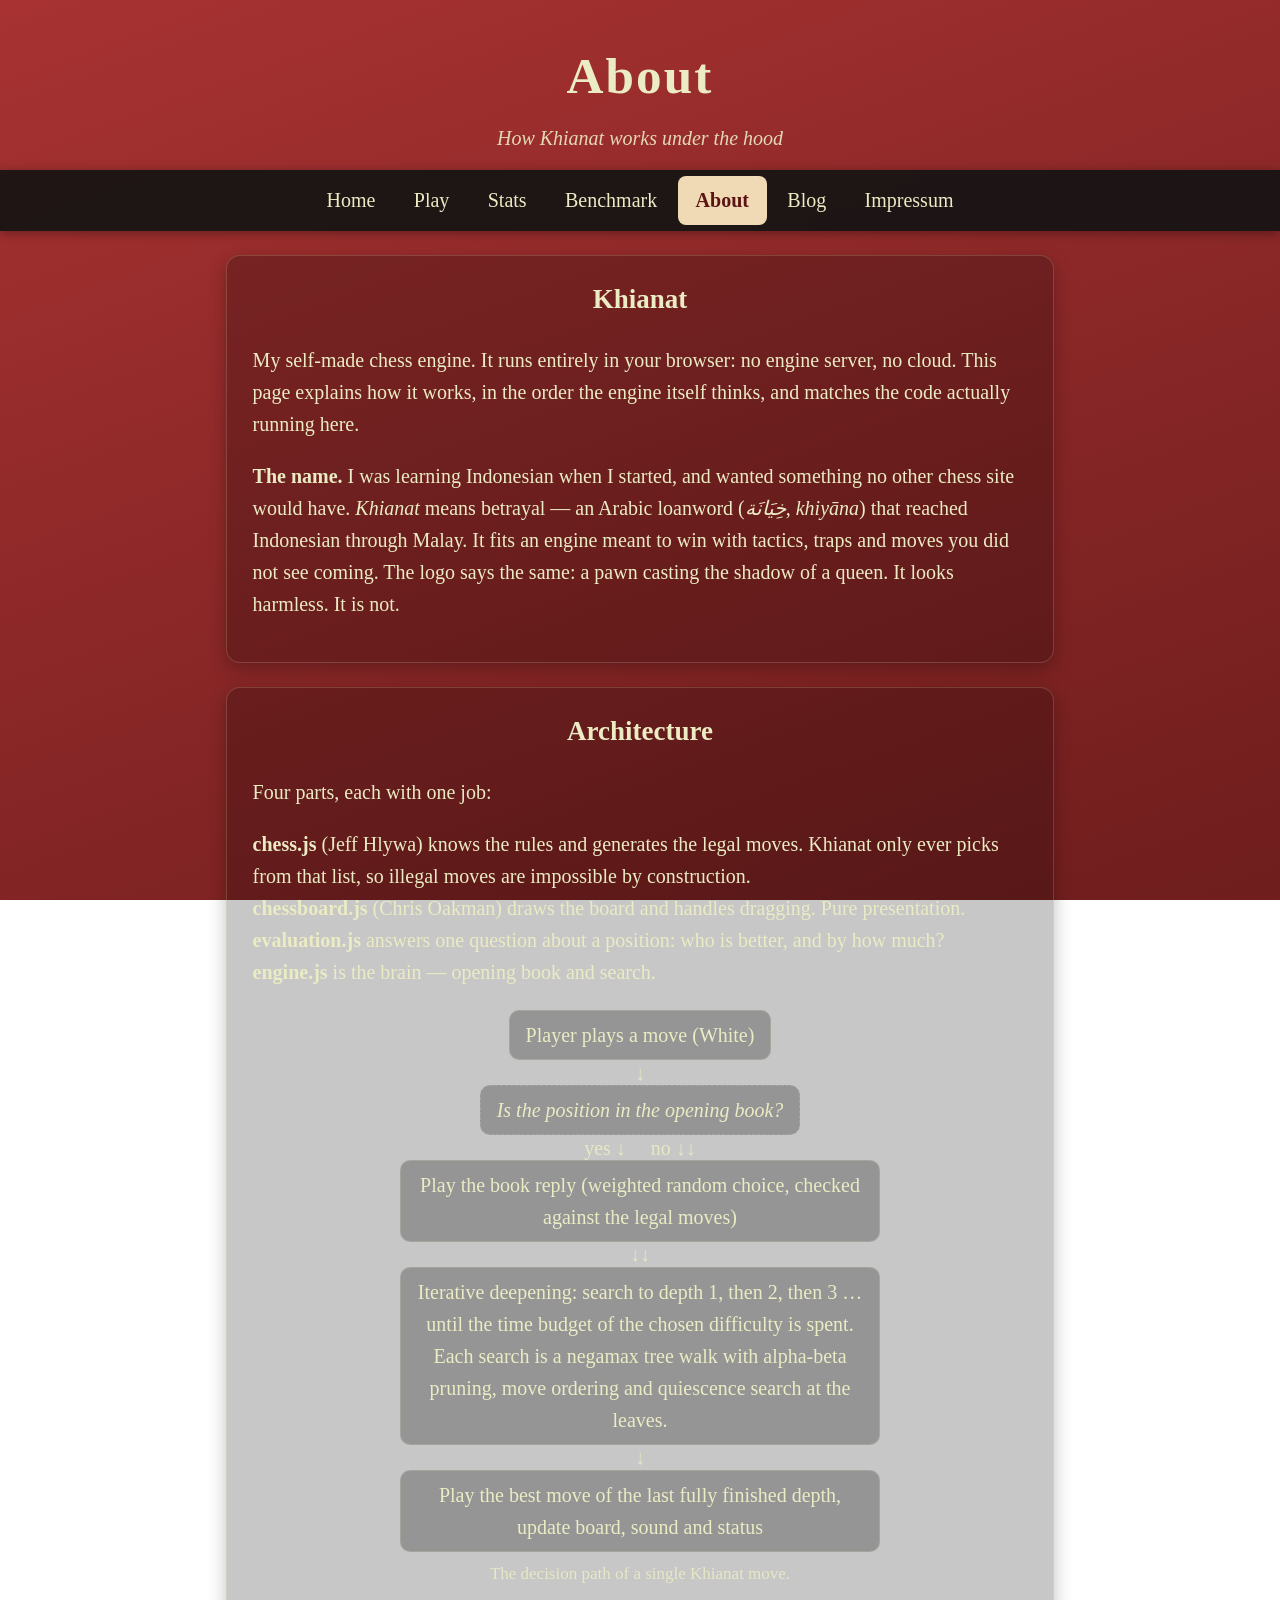
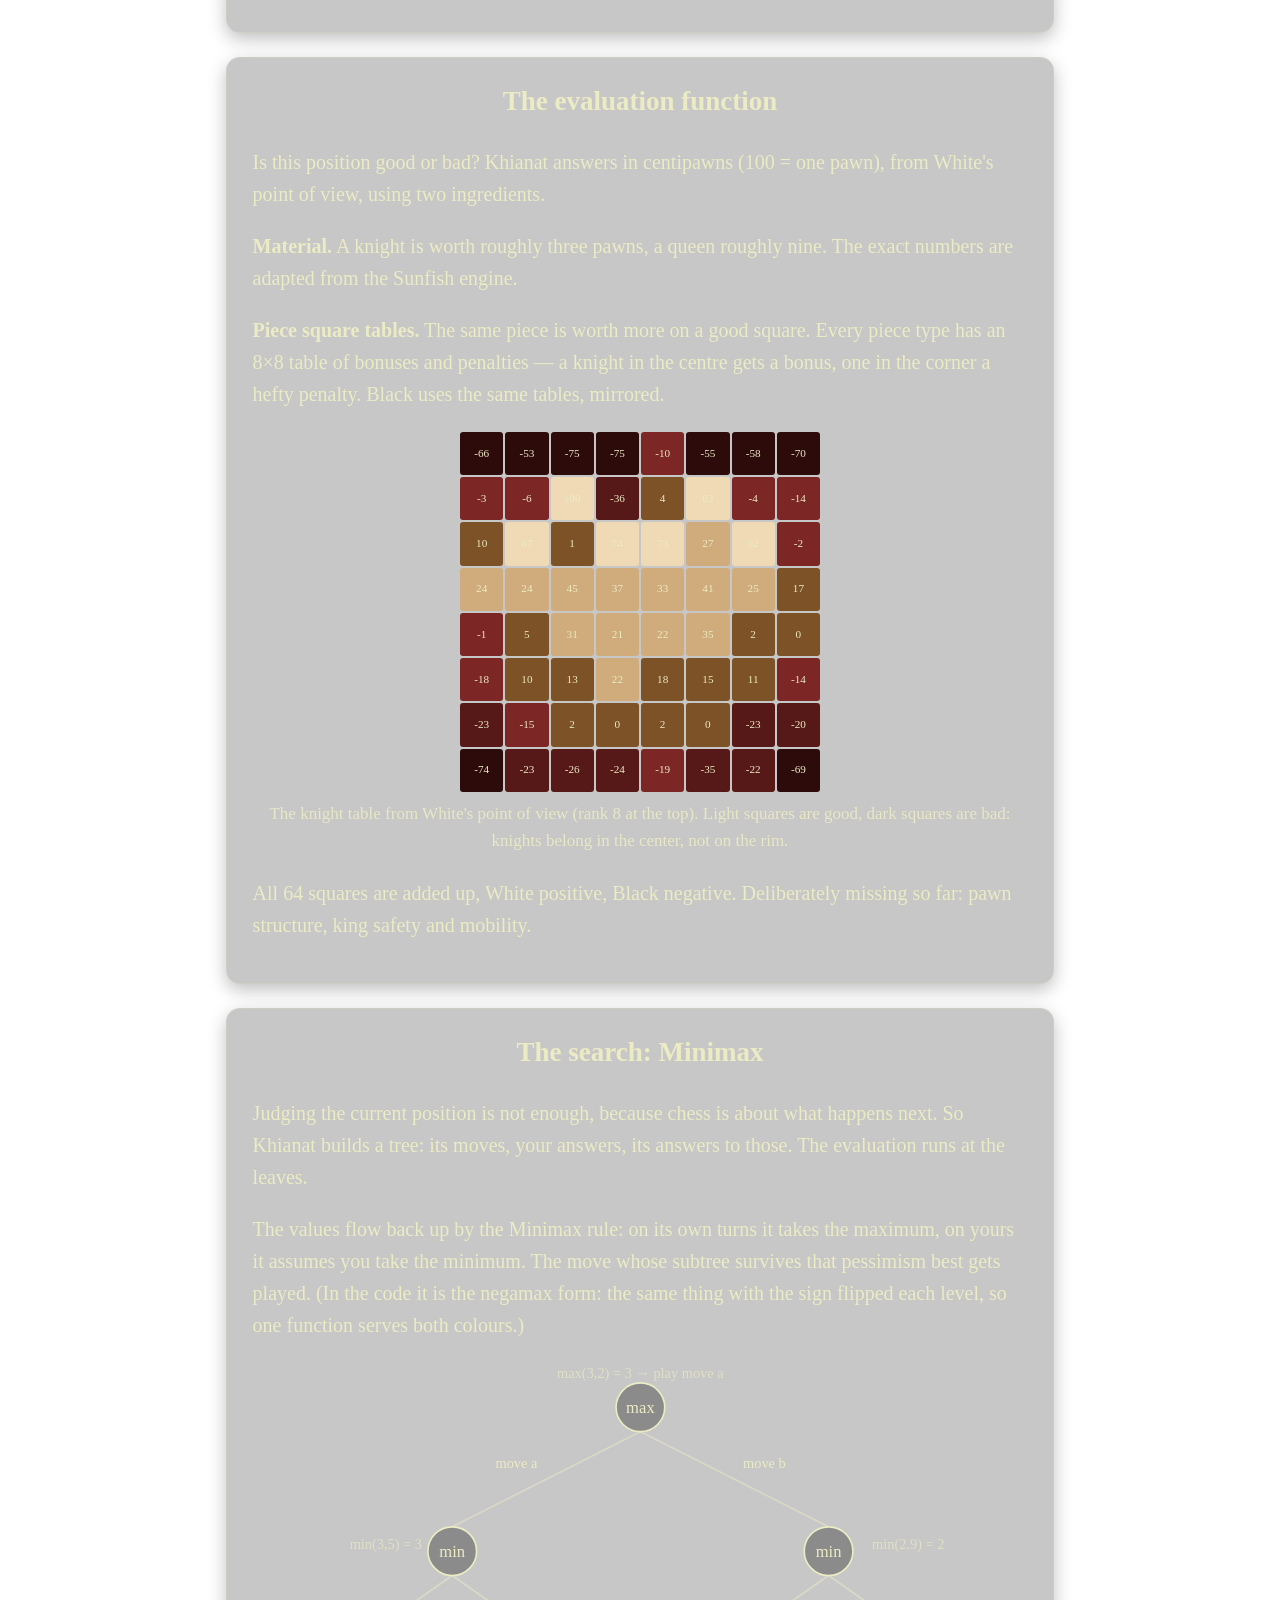
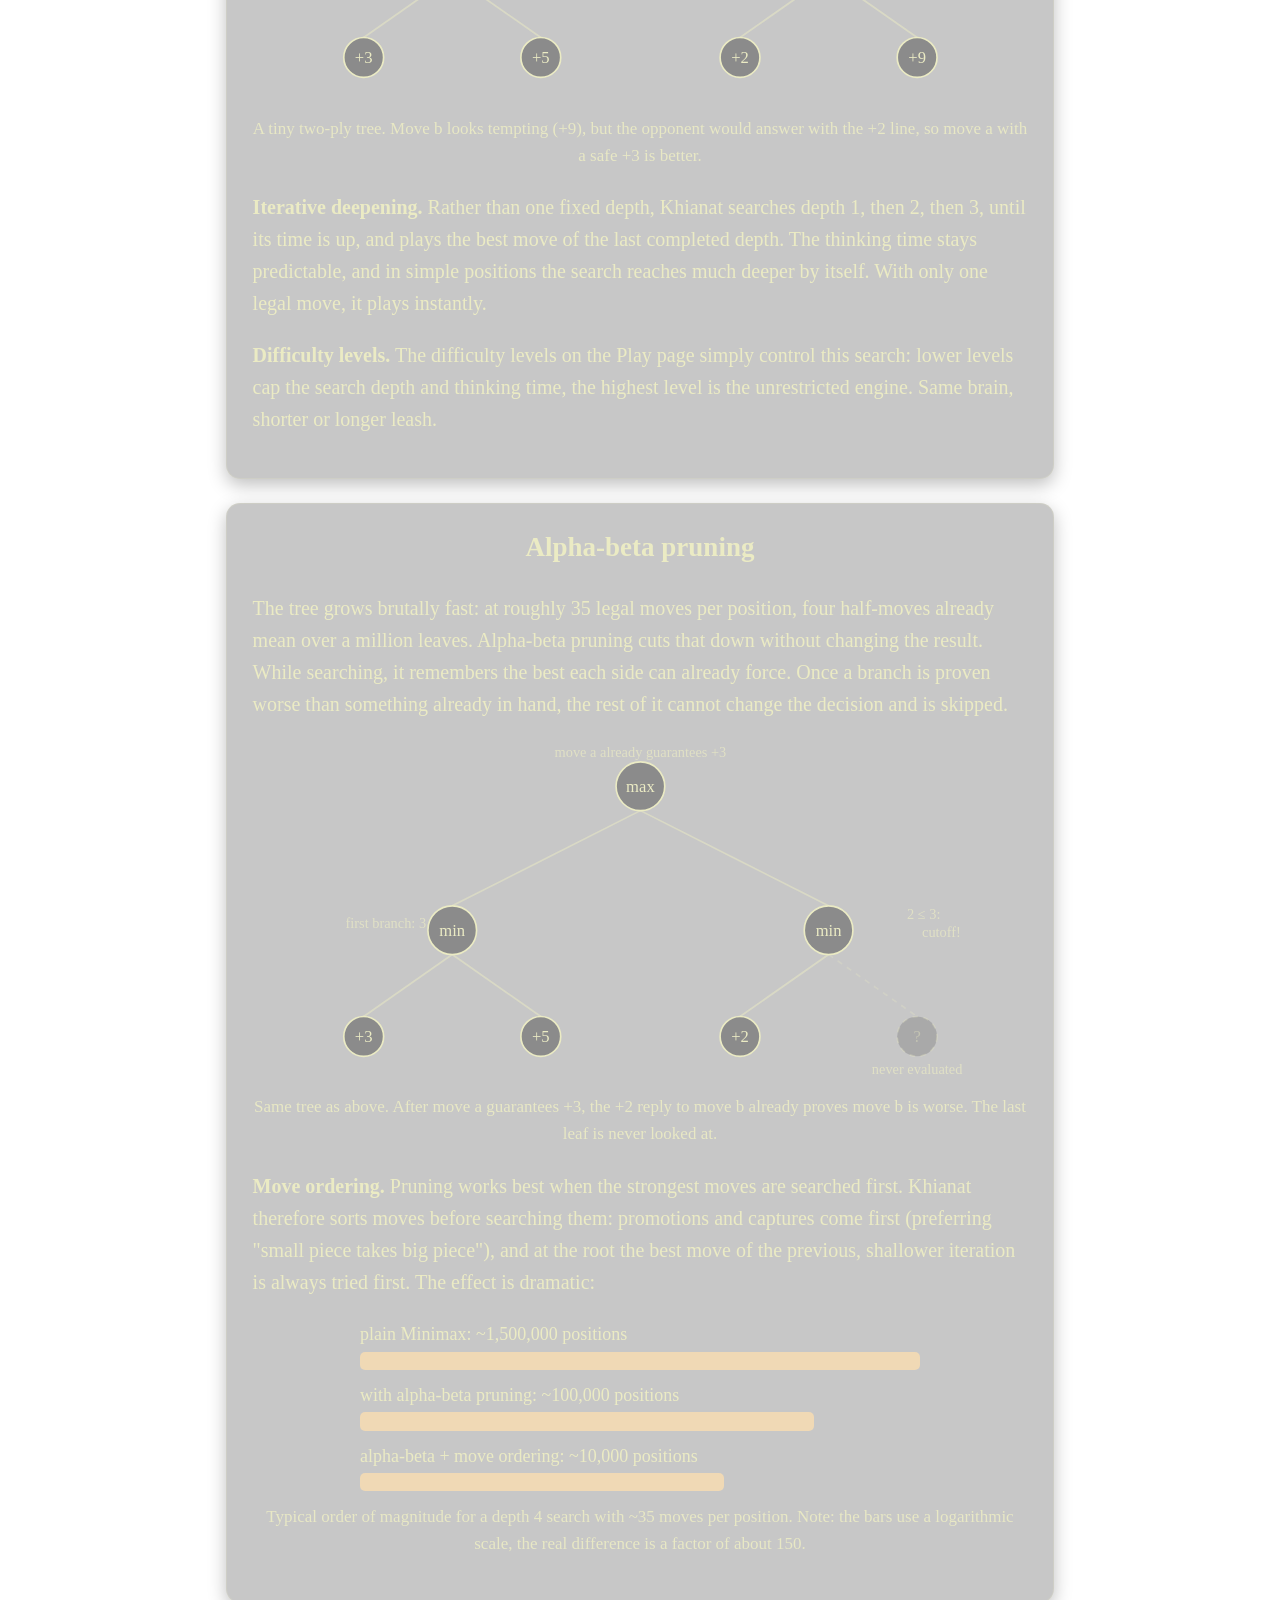
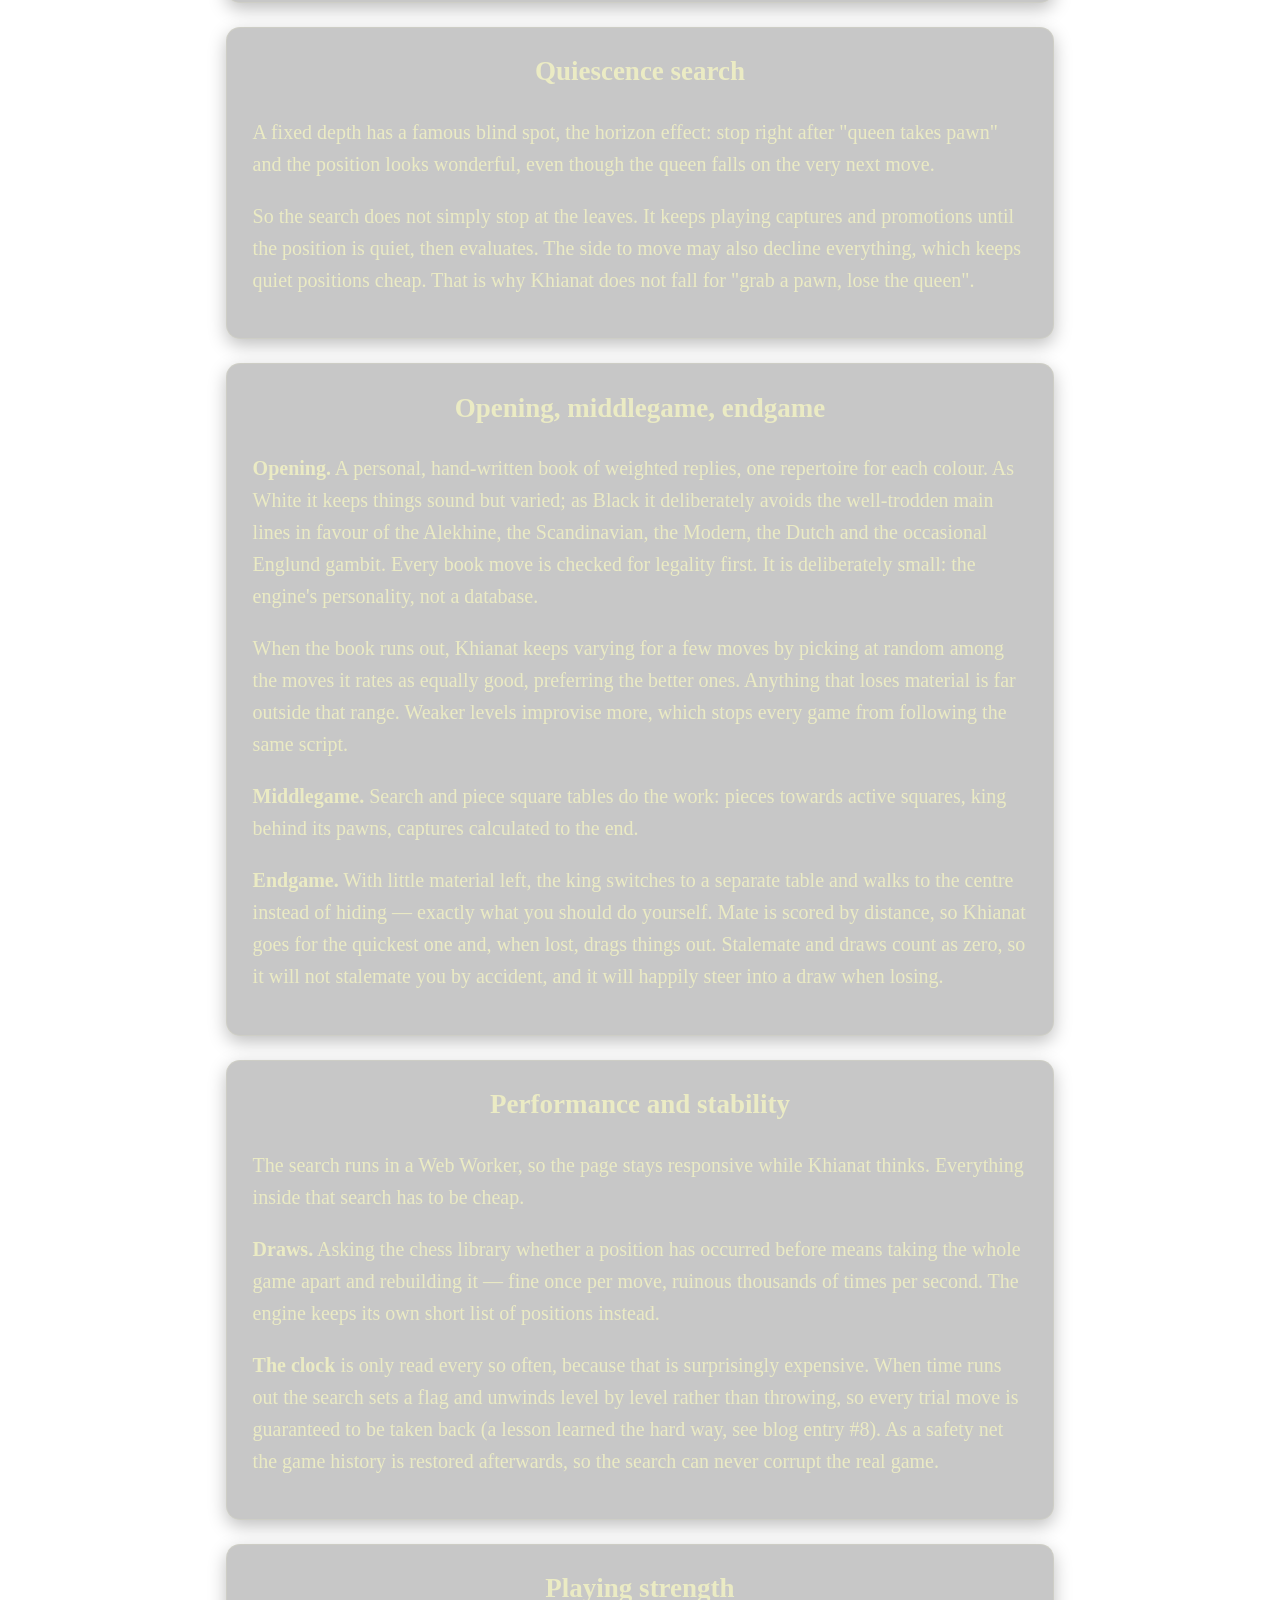
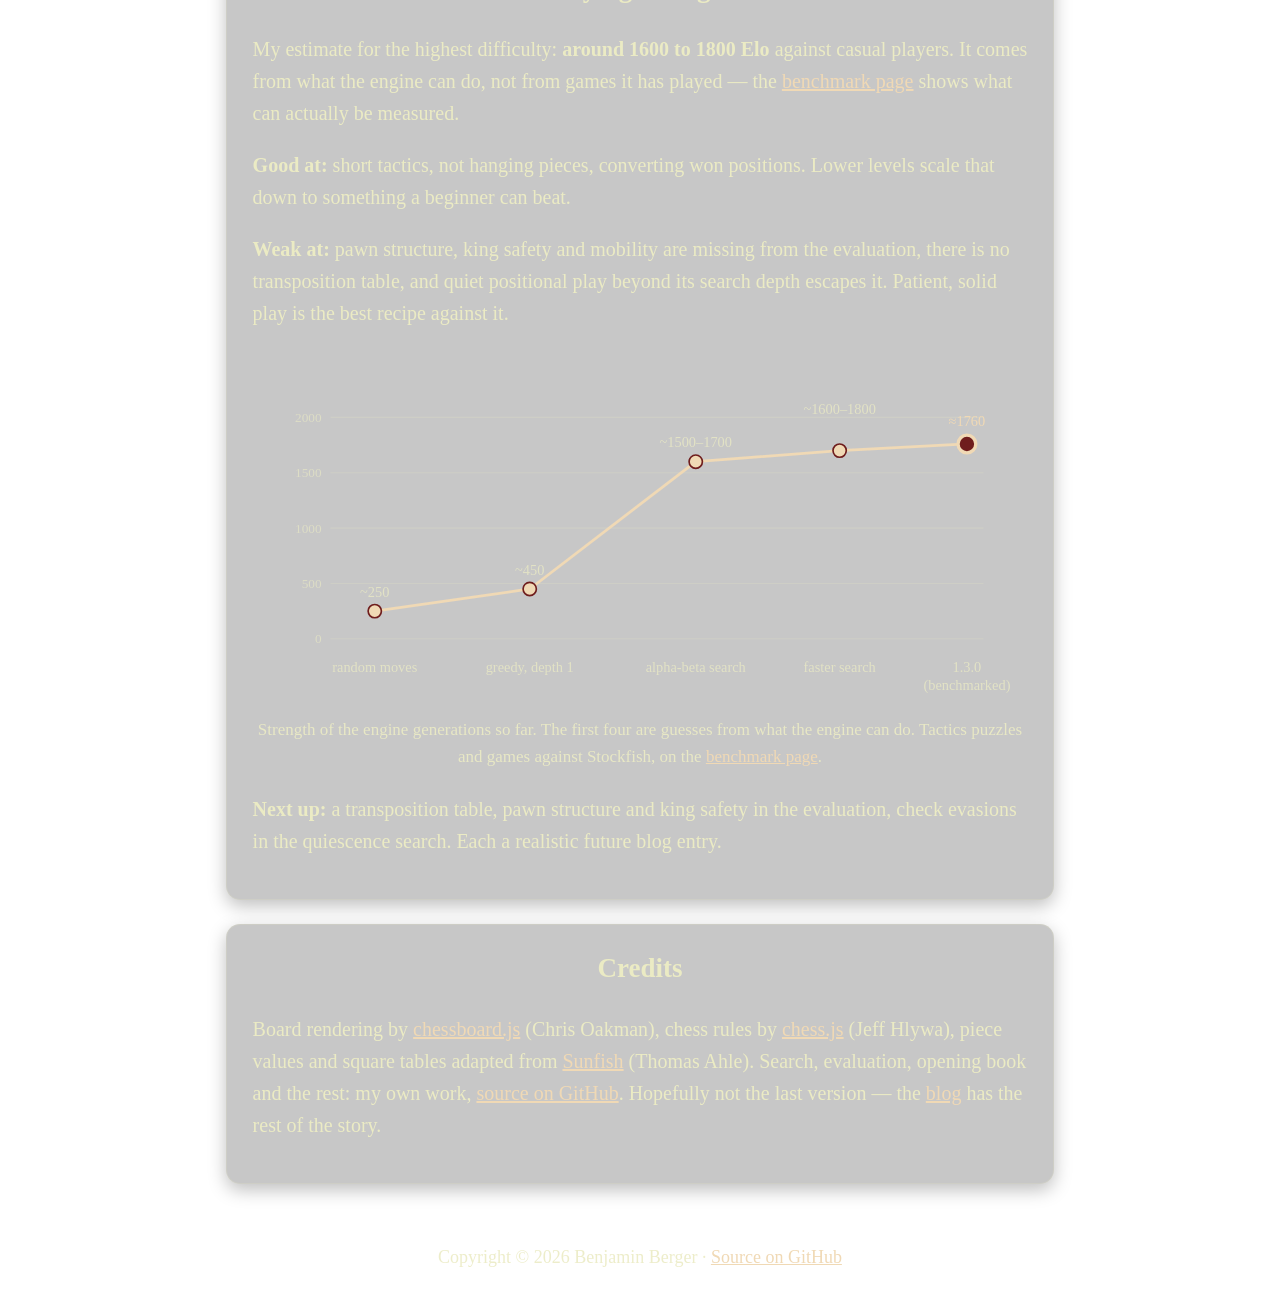
==== commit 1bd7f046: "Bug fixes Sound, text, benchmark elo" ====
--- a/about.html
+++ b/about.html
@@ -45,7 +45,7 @@
 
         <section class="card doc">
           <h2>Khianat</h2>
-          <p>My self-made chess engine. It runs entirely in your browser: no engine server, no cloud, nothing phones home. This page explains how it works, in the order the engine itself thinks, and matches the code actually running here.</p>
+          <p>My self-made chess engine. It runs entirely in your browser: no engine server, no cloud. This page explains how it works, in the order the engine itself thinks, and matches the code actually running here.</p>
           <p><strong>The name.</strong> I was learning Indonesian when I started, and wanted something no other chess site would have. <em>Khianat</em> means betrayal &mdash; an Arabic loanword (<em>&#1582;&#1616;&#1610;&#1614;&#1575;&#1606;&#1614;&#1577;</em>, <em>khiy&#257;na</em>) that reached Indonesian through Malay. It fits an engine meant to win with tactics, traps and moves you did not see coming. The logo says the same: a pawn casting the shadow of a queen. It looks harmless. It is not.</p>
         </section>
 
@@ -227,7 +227,7 @@
           <p><strong>Good at:</strong> short tactics, not hanging pieces, converting won positions. Lower levels scale that down to something a beginner can beat.</p>
           <p><strong>Weak at:</strong> pawn structure, king safety and mobility are missing from the evaluation, there is no transposition table, and quiet positional play beyond its search depth escapes it. Patient, solid play is the best recipe against it.</p>
           <figure>
-            <svg viewBox="0 0 700 310" xmlns="http://www.w3.org/2000/svg" role="img" aria-label="Elo history of Khianat">
+            <svg viewBox="0 0 700 322" xmlns="http://www.w3.org/2000/svg" role="img" aria-label="Elo history of Khianat">
               <g stroke="rgba(235,235,196,0.2)" stroke-width="1">
                 <line x1="70" y1="260" x2="660" y2="260"/>
                 <line x1="70" y1="210" x2="660" y2="210"/>
@@ -242,25 +242,30 @@
                 <text x="62" y="114">1500</text>
                 <text x="62" y="64">2000</text>
               </g>
-              <polyline points="130,235 300,215 470,100 620,90" fill="none" stroke="#f0d9b5" stroke-width="2.5"/>
+              <polyline points="110,235 250,215 400,100 530,90 645,84" fill="none" stroke="#f0d9b5" stroke-width="2.5"/>
               <g fill="#f0d9b5" stroke="#6f1d1d" stroke-width="1.5">
-                <circle cx="130" cy="235" r="6"/>
-                <circle cx="300" cy="215" r="6"/>
-                <circle cx="470" cy="100" r="6"/>
-                <circle cx="620" cy="90" r="6"/>
-              </g>
+                <circle cx="110" cy="235" r="6"/>
+                <circle cx="250" cy="215" r="6"/>
+                <circle cx="400" cy="100" r="6"/>
+                <circle cx="530" cy="90" r="6"/>
+              </g>
+              <!-- the measured point gets a ring, to set it apart from the guesses -->
+              <circle cx="645" cy="84" r="8" fill="#6f1d1d" stroke="#f0d9b5" stroke-width="3"/>
               <g fill="rgba(235,235,196,0.75)" font-size="13" text-anchor="middle" font-family="Georgia, serif">
-                <text x="130" y="290">random moves</text>
-                <text x="300" y="290">greedy, depth 1</text>
-                <text x="470" y="290">alpha-beta search</text>
-                <text x="620" y="290">faster search</text>
-                <text x="130" y="222">~250</text>
-                <text x="300" y="202">~450</text>
-                <text x="470" y="87">~1500&#8211;1700</text>
-                <text x="620" y="77">~1600&#8211;1800</text>
+                <text x="110" y="290">random moves</text>
+                <text x="250" y="290">greedy, depth 1</text>
+                <text x="400" y="290">alpha-beta search</text>
+                <text x="530" y="290">faster search</text>
+                <text x="645" y="290">1.3.0</text>
+                <text x="645" y="306">(benchmarked)</text>
+                <text x="110" y="222">~250</text>
+                <text x="250" y="202">~450</text>
+                <text x="400" y="87">~1500&#8211;1700</text>
+                <text x="530" y="57">~1600&#8211;1800</text>
+                <text x="645" y="68" fill="#f0d9b5">&#8776;1760</text>
               </g>
             </svg>
-            <figcaption>Estimated strength of the engine generations so far. These are honest guesses, not measured ratings: Khianat has never played a rated game. Measured results live on the <a href="benchmark.html">benchmark page</a>.</figcaption>
+            <figcaption>Strength of the engine generations so far. The first four are guesses from what the engine can do. Tactics puzzles and games against Stockfish, on the <a href="benchmark.html">benchmark page</a>.</figcaption>
           </figure>
           <p><strong>Next up:</strong> a transposition table, pawn structure and king safety in the evaluation, check evasions in the quiescence search. Each a realistic future blog entry.</p>
         </section>
--- a/style.css
+++ b/style.css
@@ -261,6 +261,14 @@
   font-weight: 600;
 }
 
+/* what Khianat has to say for itself */
+.khianat-says {
+  min-height: 1.5em;
+  margin: 0.4rem 0 0;
+  color: var(--accent);
+  font-style: italic;
+}
+
 /* captured pieces and material balance around the board */
 .captured {
   display: flex;
